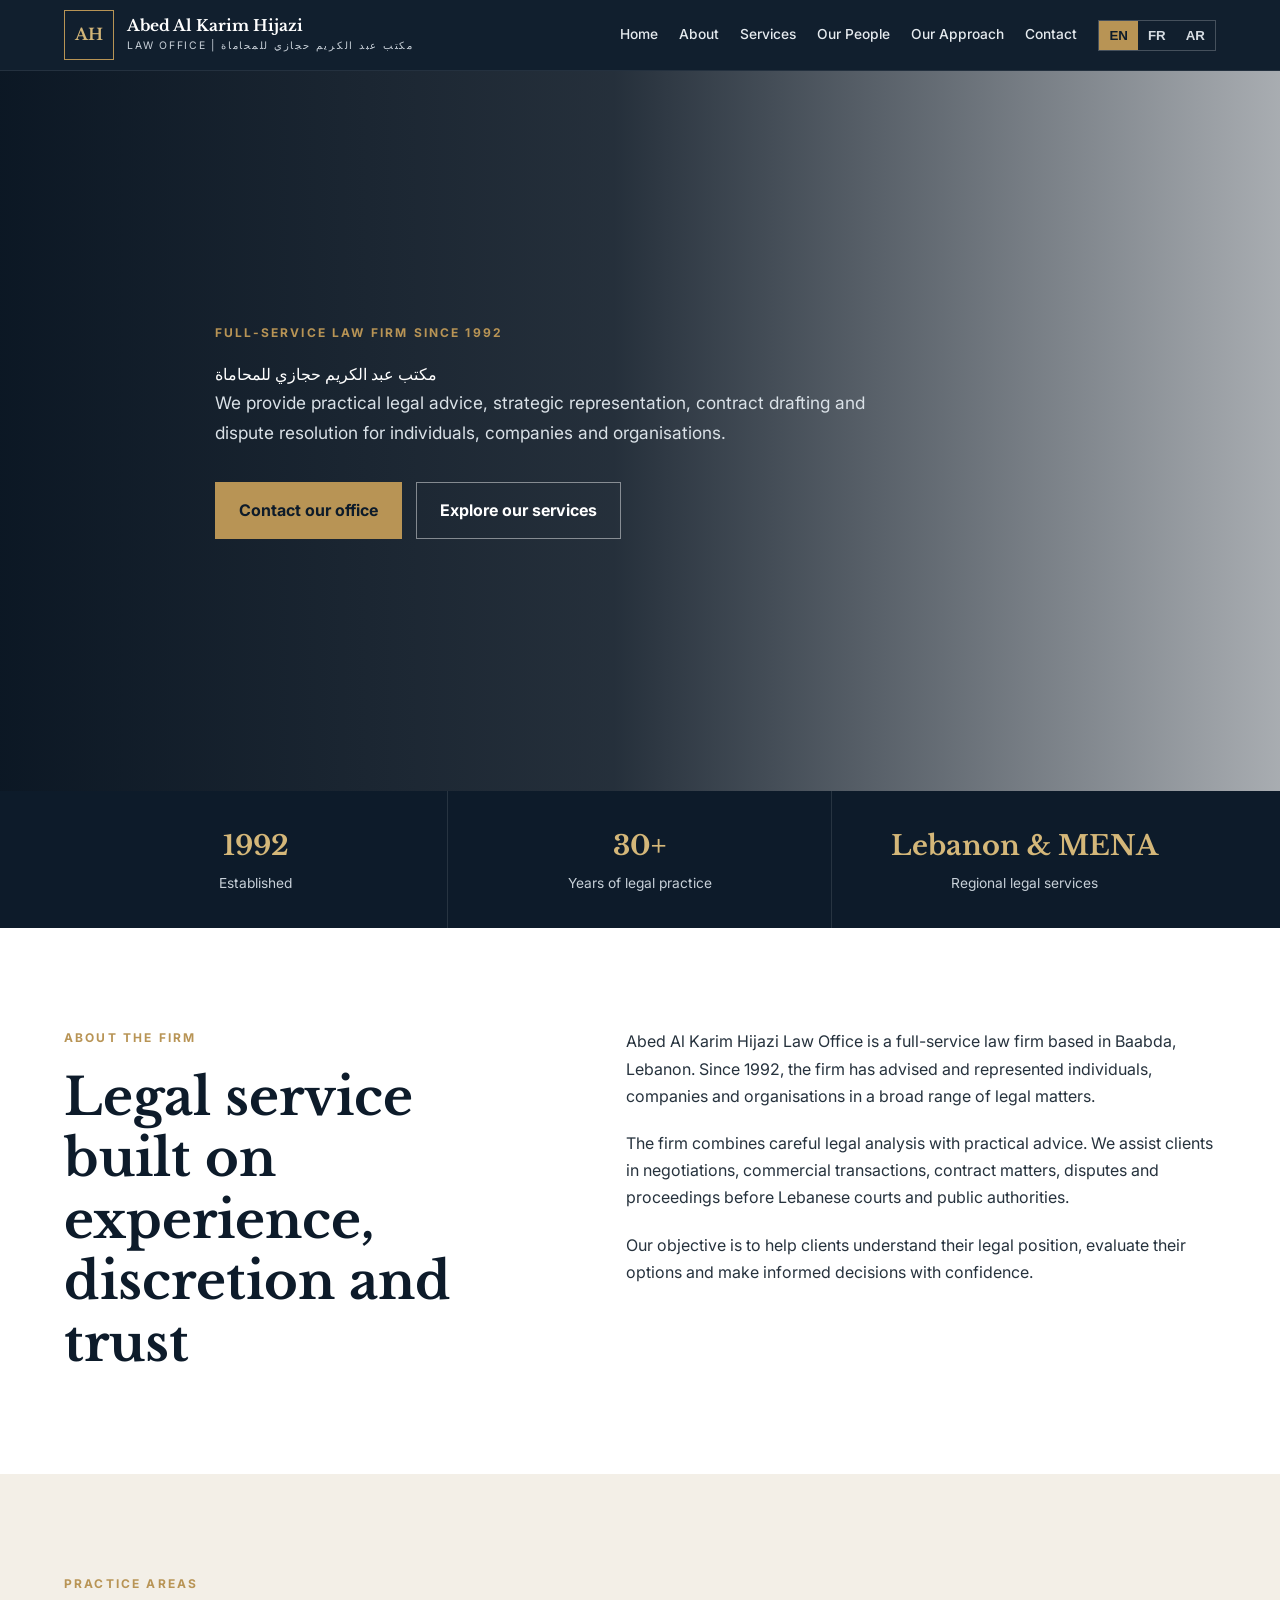
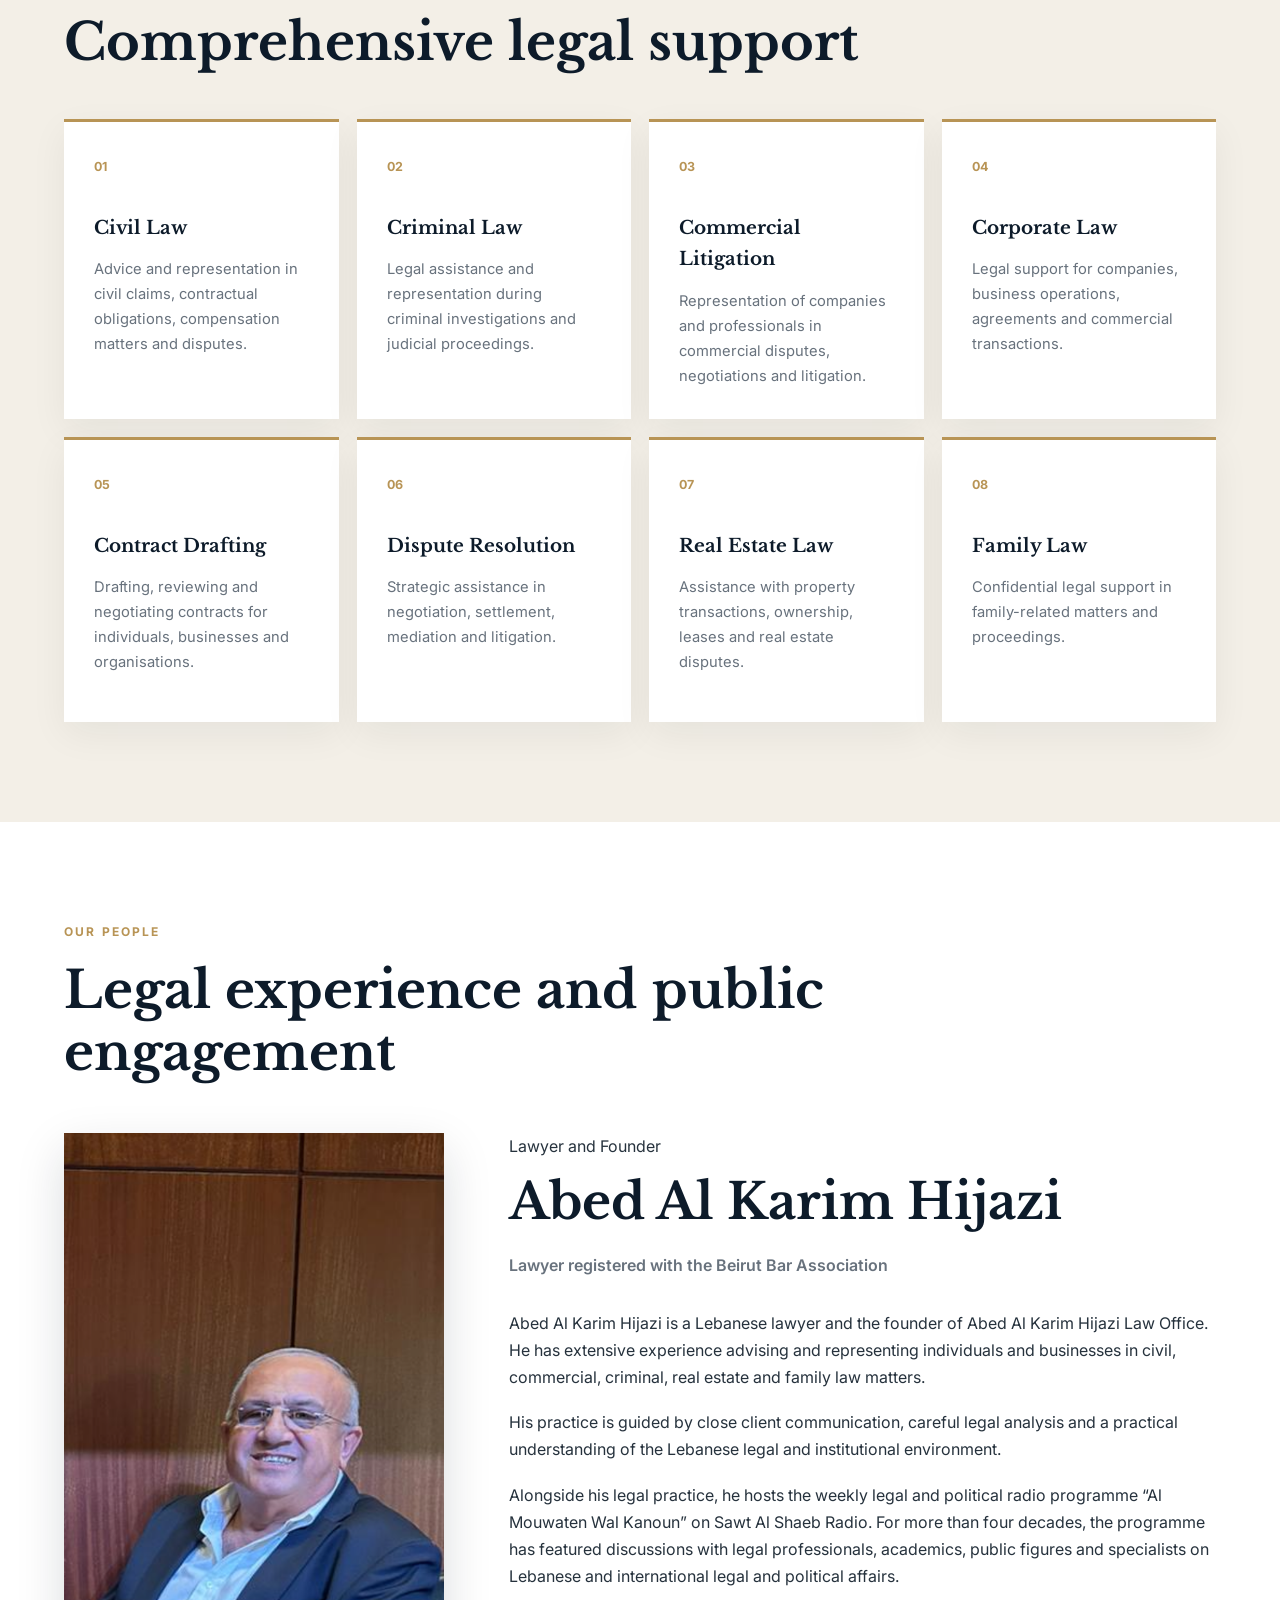
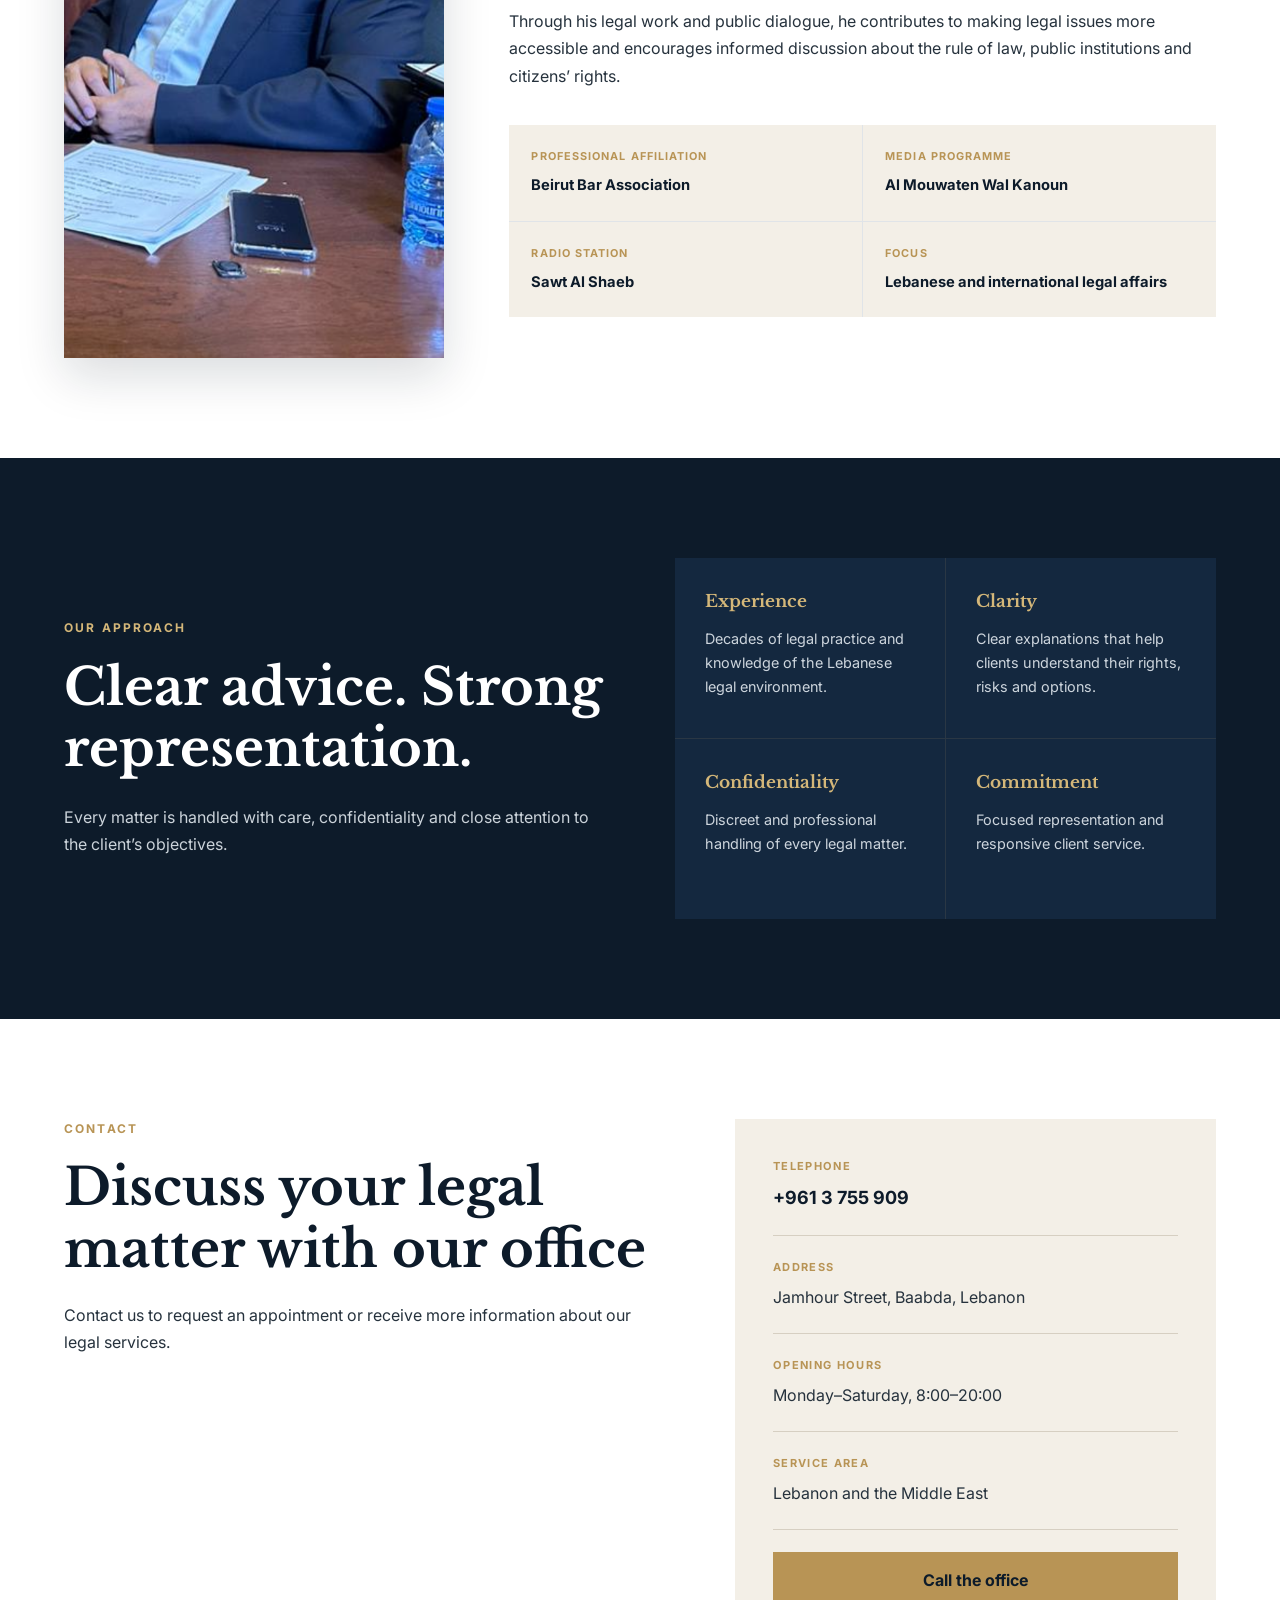
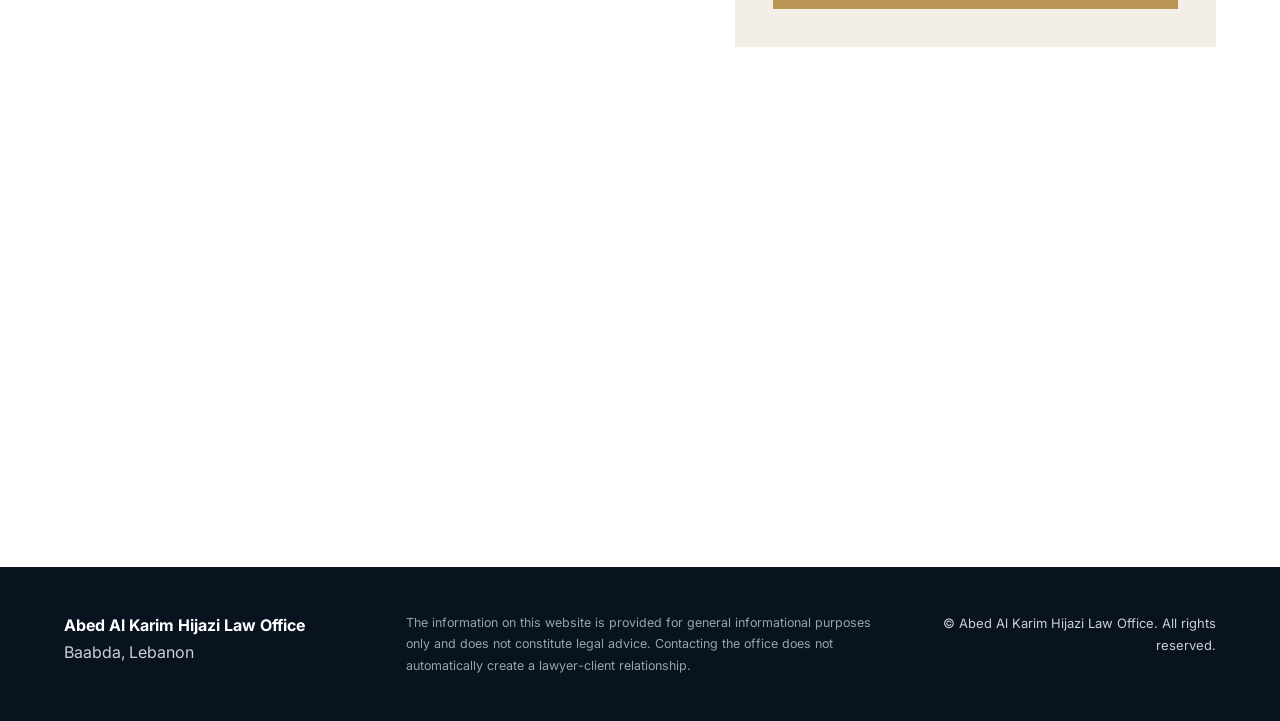
==== index.html @ 6bfa70f3 "Fix logo image source in index.html" ====
<!DOCTYPE html>
<html lang="en" dir="ltr">
<head>
    <meta charset="UTF-8">

    <meta
        name="viewport"
        content="width=device-width, initial-scale=1.0"
    >

 <title>
    Abed Al Karim Hijazi Law Office | مكتب عبد الكريم حجازي للمحاماة | Baabda, Lebanon
</title>

    <meta
    name="description"
    content="Abed Al Karim Hijazi Law Office – مكتب عبد الكريم حجازي للمحاماة – is a full-service law firm in Baabda, Lebanon, providing legal advice, representation, contract drafting and dispute resolution since 1992."
>

    <link rel="preconnect" href="https://fonts.googleapis.com">

    <link
        rel="preconnect"
        href="https://fonts.gstatic.com"
        crossorigin
    >

    <link
        href="https://fonts.googleapis.com/css2?family=Cairo:wght@400;500;600;700&family=Inter:wght@400;500;600;700&family=Libre+Baskerville:wght@400;700&display=swap"
        rel="stylesheet"
    >

    <link rel="stylesheet" href="style.css">
</head>

<body>

    <!-- HEADER -->

    <header class="site-header">
        <div class="container nav-wrapper">

            <a href="#home" class="brand">
                <span class="brand-symbol">AH</span>

                <span class="brand-name">
                   <strong data-i18n="brandName">
    Abed Al Karim Hijazi
</strong>

<small>
    Law Office | مكتب عبد الكريم حجازي للمحاماة
</small>
                </span>
            </a>

            <button
                class="menu-button"
                type="button"
                aria-label="Open navigation menu"
                aria-expanded="false"
            >
                ☰
            </button>

            <nav class="main-navigation">

                <a href="#home" data-i18n="navHome">
                    Home
                </a>

                <a href="#about" data-i18n="navAbout">
                    About
                </a>

                <a href="#services" data-i18n="navServices">
                    Services
                </a>

                <a href="#people" data-i18n="navPeople">
                    Our People
                </a>

                <a href="#approach" data-i18n="navApproach">
                    Our Approach
                </a>

                <a href="#contact" data-i18n="navContact">
                    Contact
                </a>

                <div
                    class="language-switcher"
                    aria-label="Language selector"
                >
                    <button
                        type="button"
                        data-lang="en"
                        class="active"
                    >
                        EN
                    </button>

                    <button
                        type="button"
                        data-lang="fr"
                    >
                        FR
                    </button>

                    <button
                        type="button"
                        data-lang="ar"
                    >
                        AR
                    </button>
                </div>

            </nav>
        </div>
    </header>

    <main>

        <!-- HERO -->

        <section class="hero" id="home">

            <div class="hero-overlay"></div>

            <div class="container hero-content">

                <p
                    class="eyebrow"
                    data-i18n="heroEyebrow"
                >
                    Full-service law firm since 1992
                </p>

                <p class="arabic-firm-name">
            مكتب عبد الكريم حجازي للمحاماة
            </p>

                <p
                    class="hero-description"
                    data-i18n="heroDescription"
                >
                    We provide practical legal advice, strategic representation,
                    contract drafting and dispute resolution for individuals,
                    companies and organisations.
                </p>

                <div class="hero-buttons">

                    <a
                        href="#contact"
                        class="button button-primary"
                        data-i18n="heroContact"
                    >
                        Contact our office
                    </a>

                    <a
                        href="#services"
                        class="button button-outline"
                        data-i18n="heroServices"
                    >
                        Explore our services
                    </a>

                </div>
            </div>
        </section>

        <!-- STATISTICS -->

        <section class="statistics">
            <div class="container statistics-grid">

                <div class="statistic">
                    <strong>1992</strong>

                    <span data-i18n="statFounded">
                        Established
                    </span>
                </div>

                <div class="statistic">
                    <strong>30+</strong>

                    <span data-i18n="statExperience">
                        Years of legal practice
                    </span>
                </div>

                <div class="statistic">
                    <strong data-i18n="statRegionValue">
                        Lebanon & MENA
                    </strong>

                    <span data-i18n="statRegion">
                        Regional legal services
                    </span>
                </div>

            </div>
        </section>

        <!-- ABOUT -->

        <section class="section" id="about">
            <div class="container two-column-section">

                <div>
                    <p
                        class="section-label"
                        data-i18n="aboutLabel"
                    >
                        About the firm
                    </p>

                    <h2 data-i18n="aboutTitle">
                        Legal service built on experience, discretion and trust
                    </h2>
                </div>

                <div class="text-content">

                    <p data-i18n="aboutParagraph1">
                        Abed Al Karim Hijazi Law Office is a full-service law
                        firm based in Baabda, Lebanon. Since 1992, the firm has
                        advised and represented individuals, companies and
                        organisations in a broad range of legal matters.
                    </p>

                    <p data-i18n="aboutParagraph2">
                        The firm combines careful legal analysis with practical
                        advice. We assist clients in negotiations, commercial
                        transactions, contract matters, disputes and proceedings
                        before Lebanese courts and public authorities.
                    </p>

                    <p data-i18n="aboutParagraph3">
                        Our objective is to help clients understand their legal
                        position, evaluate their options and make informed
                        decisions with confidence.
                    </p>

                </div>
            </div>
        </section>

        <!-- SERVICES -->

        <section
            class="section services-section"
            id="services"
        >
            <div class="container">

                <p
                    class="section-label"
                    data-i18n="servicesLabel"
                >
                    Practice areas
                </p>

                <h2 data-i18n="servicesTitle">
                    Comprehensive legal support
                </h2>

                <div class="services-grid">

                    <article class="service-card">
                        <span class="service-number">01</span>

                        <h3 data-i18n="civilTitle">
                            Civil Law
                        </h3>

                        <p data-i18n="civilText">
                            Advice and representation in civil claims,
                            contractual obligations, compensation matters and
                            disputes.
                        </p>
                    </article>

                    <article class="service-card">
                        <span class="service-number">02</span>

                        <h3 data-i18n="criminalTitle">
                            Criminal Law
                        </h3>

                        <p data-i18n="criminalText">
                            Legal assistance and representation during criminal
                            investigations and judicial proceedings.
                        </p>
                    </article>

                    <article class="service-card">
                        <span class="service-number">03</span>

                        <h3 data-i18n="commercialTitle">
                            Commercial Litigation
                        </h3>

                        <p data-i18n="commercialText">
                            Representation of companies and professionals in
                            commercial disputes, negotiations and litigation.
                        </p>
                    </article>

                    <article class="service-card">
                        <span class="service-number">04</span>

                        <h3 data-i18n="corporateTitle">
                            Corporate Law
                        </h3>

                        <p data-i18n="corporateText">
                            Legal support for companies, business operations,
                            agreements and commercial transactions.
                        </p>
                    </article>

                    <article class="service-card">
                        <span class="service-number">05</span>

                        <h3 data-i18n="contractsTitle">
                            Contract Drafting
                        </h3>

                        <p data-i18n="contractsText">
                            Drafting, reviewing and negotiating contracts for
                            individuals, businesses and organisations.
                        </p>
                    </article>

                    <article class="service-card">
                        <span class="service-number">06</span>

                        <h3 data-i18n="disputesTitle">
                            Dispute Resolution
                        </h3>

                        <p data-i18n="disputesText">
                            Strategic assistance in negotiation, settlement,
                            mediation and litigation.
                        </p>
                    </article>

                    <article class="service-card">
                        <span class="service-number">07</span>

                        <h3 data-i18n="realEstateTitle">
                            Real Estate Law
                        </h3>

                        <p data-i18n="realEstateText">
                            Assistance with property transactions, ownership,
                            leases and real estate disputes.
                        </p>
                    </article>

                    <article class="service-card">
                        <span class="service-number">08</span>

                        <h3 data-i18n="familyTitle">
                            Family Law
                        </h3>

                        <p data-i18n="familyText">
                            Confidential legal support in family-related matters
                            and proceedings.
                        </p>
                    </article>

                </div>
            </div>
        </section>

        <!-- OUR PEOPLE -->

        <section class="section people-section" id="people">
            <div class="container">

                <p
                    class="section-label"
                    data-i18n="peopleLabel"
                >
                    Our People
                </p>

                <h2 data-i18n="peopleSectionTitle">
                    Legal experience and public engagement
                </h2>

                <article class="lawyer-profile">

<div class="lawyer-visual">

    <img
        src="ec27f5e7-7d77-425a-af87-6ff7bf29330d.png"
        alt="Abed Al Karim Hijazi, lawyer registered with the Beirut Bar Association"
        class="lawyer-photo"
    >

</div>

                    <div class="lawyer-information">

                        <p
                            class="profile-role"
                            data-i18n="lawyerRole"
                        >
                            Lawyer and Founder
                        </p>

                        <h3 data-i18n="lawyerName">
                            Abed Al Karim Hijazi
                        </h3>

                        <p
                            class="profile-membership"
                            data-i18n="lawyerMembership"
                        >
                            Lawyer registered with the Beirut Bar Association
                        </p>

                        <p data-i18n="lawyerParagraph1">
                            Abed Al Karim Hijazi is a Lebanese lawyer and the
                            founder of Abed Al Karim Hijazi Law Office. He has
                            extensive experience advising and representing
                            individuals and businesses in civil, commercial,
                            criminal, real estate and family law matters.
                        </p>

                        <p data-i18n="lawyerParagraph2">
                            His practice is guided by close client communication,
                            careful legal analysis and a practical understanding
                            of the Lebanese legal and institutional environment.
                        </p>

                        <p data-i18n="lawyerParagraph3">
                            Alongside his legal practice, he hosts the weekly
                            legal and political radio programme “Al Mouwaten Wal
                            Kanoun” on Sawt Al Shaeb Radio. For more than four
                            decades, the programme has featured discussions with
                            legal professionals, academics, public figures and
                            specialists on Lebanese and international legal and
                            political affairs.
                        </p>

                        <p data-i18n="lawyerParagraph4">
                            Through his legal work and public dialogue, he
                            contributes to making legal issues more accessible
                            and encourages informed discussion about the rule of
                            law, public institutions and citizens’ rights.
                        </p>

                        <div class="profile-highlights">

                            <div>
                                <span data-i18n="highlight1Title">
                                    Professional affiliation
                                </span>

                                <strong data-i18n="highlight1Text">
                                    Beirut Bar Association
                                </strong>
                            </div>

                            <div>
                                <span data-i18n="highlight2Title">
                                    Media programme
                                </span>

                                <strong data-i18n="highlight2Text">
                                    Al Mouwaten Wal Kanoun
                                </strong>
                            </div>

                            <div>
                                <span data-i18n="highlight3Title">
                                    Radio station
                                </span>

                                <strong data-i18n="highlight3Text">
                                    Sawt Al Shaeb
                                </strong>
                            </div>

                            <div>
                                <span data-i18n="highlight4Title">
                                    Focus
                                </span>

                                <strong data-i18n="highlight4Text">
                                    Lebanese and international legal affairs
                                </strong>
                            </div>

                        </div>
                    </div>

                </article>
            </div>
        </section>

        <!-- APPROACH -->

        <section
            class="section approach-section"
            id="approach"
        >
            <div class="container approach-grid">

                <div class="approach-introduction">

                    <p
                        class="section-label section-label-light"
                        data-i18n="approachLabel"
                    >
                        Our approach
                    </p>

                    <h2 data-i18n="approachTitle">
                        Clear advice. Strong representation.
                    </h2>

                    <p data-i18n="approachDescription">
                        Every matter is handled with care, confidentiality and
                        close attention to the client’s objectives.
                    </p>

                </div>

                <div class="values-grid">

                    <div class="value-card">
                        <h3 data-i18n="experienceTitle">
                            Experience
                        </h3>

                        <p data-i18n="experienceText">
                            Decades of legal practice and knowledge of the
                            Lebanese legal environment.
                        </p>
                    </div>

                    <div class="value-card">
                        <h3 data-i18n="clarityTitle">
                            Clarity
                        </h3>

                        <p data-i18n="clarityText">
                            Clear explanations that help clients understand
                            their rights, risks and options.
                        </p>
                    </div>

                    <div class="value-card">
                        <h3 data-i18n="confidentialityTitle">
                            Confidentiality
                        </h3>

                        <p data-i18n="confidentialityText">
                            Discreet and professional handling of every legal
                            matter.
                        </p>
                    </div>

                    <div class="value-card">
                        <h3 data-i18n="commitmentTitle">
                            Commitment
                        </h3>

                        <p data-i18n="commitmentText">
                            Focused representation and responsive client
                            service.
                        </p>
                    </div>

                </div>
            </div>
        </section>

        <!-- CONTACT -->

        <section
            class="section contact-section"
            id="contact"
        >
            <div class="container contact-grid">

                <div>

                    <p
                        class="section-label"
                        data-i18n="contactLabel"
                    >
                        Contact
                    </p>

                    <h2 data-i18n="contactTitle">
                        Discuss your legal matter with our office
                    </h2>

                    <p data-i18n="contactDescription">
                        Contact us to request an appointment or receive more
                        information about our legal services.
                    </p>

                </div>

                <div class="contact-card">

                    <div class="contact-detail">

                        <span data-i18n="telephoneLabel">
                            Telephone
                        </span>

                        <a href="tel:+9613755909">
                            +961 3 755 909
                        </a>

                    </div>

                    <div class="contact-detail">

                        <span data-i18n="addressLabel">
                            Address
                        </span>

                        <p data-i18n="addressText">
                            Jamhour Street, Baabda, Lebanon
                        </p>

                    </div>

                    <div class="contact-detail">

                        <span data-i18n="hoursLabel">
                            Opening hours
                        </span>

                        <p data-i18n="hoursText">
                            Monday–Saturday, 8:00–20:00
                        </p>

                    </div>

                    <div class="contact-detail">

                        <span data-i18n="serviceAreaLabel">
                            Service area
                        </span>

                        <p data-i18n="serviceAreaText">
                            Lebanon and the Middle East
                        </p>

                    </div>

                    <a
                        href="tel:+9613755909"
                        class="button button-primary button-full"
                        data-i18n="callButton"
                    >
                        Call the office
                    </a>

                </div>
            </div>
        </section>

        <!-- MAP -->

        <section class="map-section">

            <iframe
                title="Abed Al Karim Hijazi Law Office location"
                src="https://www.google.com/maps?q=Jamhour%20Street%20Baabda%20Lebanon&output=embed"
                loading="lazy"
                referrerpolicy="no-referrer-when-downgrade"
            >
            </iframe>

        </section>

    </main>

    <!-- FOOTER -->

    <footer class="site-footer">
        <div class="container footer-grid">

            <div>
                <strong data-i18n="footerFirm">
                    Abed Al Karim Hijazi Law Office
                </strong>

                <p data-i18n="footerLocation">
                    Baabda, Lebanon
                </p>
            </div>

            <p
                class="legal-disclaimer"
                data-i18n="footerDisclaimer"
            >
                The information on this website is provided for general
                informational purposes only and does not constitute legal
                advice. Contacting the office does not automatically create a
                lawyer-client relationship.
            </p>

            <p class="copyright">
                © <span id="current-year"></span>
                <span data-i18n="footerCopyright">
                    Abed Al Karim Hijazi Law Office. All rights reserved.
                </span>
            </p>

        </div>
    </footer>

    <script src="script.js"></script>

</body>
</html>
---- style.css ----
* {
    box-sizing: border-box;
    margin: 0;
    padding: 0;
}

:root {
    --navy: #0d1b2a;
    --navy-medium: #14283f;
    --navy-light: #1b3552;

    --gold: #b89455;
    --gold-light: #d4b779;

    --cream: #f3efe7;
    --cream-dark: #e9e1d4;

    --white: #ffffff;
    --text: #26323d;
    --muted: #68727d;
    --border: #e0e4e8;
}

html {
    scroll-behavior: smooth;
}

body {
    background: var(--white);
    color: var(--text);
    font-family: Inter, Arial, sans-serif;
    line-height: 1.7;
}

body[dir="rtl"] {
    font-family: Cairo, Arial, sans-serif;
}

body[dir="rtl"] h1,
body[dir="rtl"] h2,
body[dir="rtl"] h3,
body[dir="rtl"] .brand-name strong {
    font-family: Cairo, Arial, sans-serif;
}

h1,
h2,
h3,
.brand-name strong {
    font-family: "Libre Baskerville", Georgia, serif;
}

a {
    color: inherit;
}

.container {
    width: min(1180px, 90%);
    margin: 0 auto;
}

/* HEADER */

.site-header {
    position: sticky;
    top: 0;
    z-index: 1000;
    background: rgba(13, 27, 42, 0.98);
    border-bottom: 1px solid rgba(255, 255, 255, 0.08);
    backdrop-filter: blur(10px);
}

.nav-wrapper {
    min-height: 84px;
    display: flex;
    align-items: center;
    justify-content: space-between;
    gap: 25px;
}

.brand {
    display: flex;
    align-items: center;
    gap: 13px;
    color: var(--white);
    text-decoration: none;
}

.brand-symbol {
    width: 50px;
    height: 50px;
    display: grid;
    place-items: center;
    border: 1px solid var(--gold);
    color: var(--gold-light);
    font-family: "Libre Baskerville", Georgia, serif;
    font-weight: 700;
}

.brand-name {
    display: flex;
    flex-direction: column;
    line-height: 1.2;
}

.brand-name strong {
    font-size: 0.97rem;
}

.brand-name small {
    margin-top: 4px;
    color: #cad2da;
    font-size: 0.65rem;
    letter-spacing: 0.17em;
    text-transform: uppercase;
}

.main-navigation {
    display: flex;
    align-items: center;
    gap: 21px;
}

.main-navigation > a {
    color: #e6ebef;
    font-size: 0.86rem;
    font-weight: 500;
    text-decoration: none;
}

.main-navigation > a:hover {
    color: var(--gold-light);
}

.language-switcher {
    display: flex;
    border: 1px solid rgba(255, 255, 255, 0.22);
}

.language-switcher button {
    padding: 7px 10px;
    border: 0;
    background: transparent;
    color: #d7dde3;
    cursor: pointer;
    font-weight: 700;
}

.language-switcher button.active {
    background: var(--gold);
    color: var(--navy);
}

.menu-button {
    display: none;
    border: 0;
    background: transparent;
    color: var(--white);
    font-size: 1.6rem;
    cursor: pointer;
}

/* HERO */

.hero {
    min-height: 720px;
    position: relative;
    display: flex;
    align-items: center;

    background:
        url("https://images.unsplash.com/photo-1589829545856-d10d557cf95f?auto=format&fit=crop&w=1800&q=85")
        center/cover no-repeat;
}

.hero-overlay {
    position: absolute;
    inset: 0;

    background:
        linear-gradient(
            90deg,
            rgba(7, 19, 32, 0.98) 0%,
            rgba(7, 19, 32, 0.88) 48%,
            rgba(7, 19, 32, 0.35) 100%
        );
}

body[dir="rtl"] .hero-overlay {
    background:
        linear-gradient(
            270deg,
            rgba(7, 19, 32, 0.98) 0%,
            rgba(7, 19, 32, 0.88) 48%,
            rgba(7, 19, 32, 0.35) 100%
        );
}

.hero-content {
    position: relative;
    z-index: 1;
    max-width: 850px;
    color: var(--white);
}

.eyebrow,
.section-label {
    margin-bottom: 18px;
    color: var(--gold);
    font-size: 0.75rem;
    font-weight: 700;
    letter-spacing: 0.18em;
    text-transform: uppercase;
}

.hero h1 {
    max-width: 900px;
    margin-bottom: 26px;
    font-size: clamp(2.8rem, 6vw, 5.3rem);
    line-height: 1.08;
}

.hero-description {
    max-width: 700px;
    margin-bottom: 35px;
    color: #dae1e7;
    font-size: 1.08rem;
}

.hero-buttons {
    display: flex;
    flex-wrap: wrap;
    gap: 14px;
}

.button {
    display: inline-block;
    padding: 14px 23px;
    border: 1px solid transparent;
    text-decoration: none;
    font-weight: 700;
    transition: 0.2s ease;
}

.button-primary {
    background: var(--gold);
    color: var(--navy);
}

.button-primary:hover {
    background: var(--gold-light);
}

.button-outline {
    border-color: rgba(255, 255, 255, 0.45);
    color: var(--white);
}

.button-outline:hover {
    background: rgba(255, 255, 255, 0.1);
}

/* STATISTICS */

.statistics {
    background: var(--navy);
    color: var(--white);
}

.statistics-grid {
    display: grid;
    grid-template-columns: repeat(3, 1fr);
}

.statistic {
    padding: 32px;
    text-align: center;
    border-right: 1px solid rgba(255, 255, 255, 0.11);
}

body[dir="rtl"] .statistic {
    border-right: 0;
    border-left: 1px solid rgba(255, 255, 255, 0.11);
}

.statistic:last-child {
    border-right: 0;
    border-left: 0;
}

.statistic strong {
    display: block;
    color: var(--gold-light);
    font-family: "Libre Baskerville", Georgia, serif;
    font-size: 1.7rem;
}

.statistic span {
    color: #c7d0d8;
    font-size: 0.86rem;
}

/* GENERAL SECTIONS */

.section {
    padding: 100px 0;
}

.section h2 {
    color: var(--navy);
    font-size: clamp(2rem, 4vw, 3.4rem);
    line-height: 1.2;
}

.two-column-section {
    display: grid;
    grid-template-columns: 0.9fr 1.1fr;
    align-items: start;
    gap: 80px;
}

.text-content p + p {
    margin-top: 20px;
}

/* SERVICES */

.services-section {
    background: var(--cream);
}

.services-section h2 {
    margin-bottom: 45px;
}

.services-grid {
    display: grid;
    grid-template-columns: repeat(4, 1fr);
    gap: 18px;
}

.service-card {
    min-height: 285px;
    padding: 30px;
    background: var(--white);
    border-top: 3px solid var(--gold);
    box-shadow: 0 12px 35px rgba(13, 27, 42, 0.06);
}

.service-number {
    display: inline-block;
    margin-bottom: 35px;
    color: var(--gold);
    font-size: 0.78rem;
    font-weight: 700;
}

.service-card h3 {
    margin-bottom: 14px;
    color: var(--navy);
    font-size: 1.15rem;
}

.service-card p {
    color: var(--muted);
    font-size: 0.92rem;
}

/* OUR PEOPLE */

.people-section {
    background: var(--white);
}

.people-section > .container > h2 {
    max-width: 800px;
    margin-bottom: 50px;
}

.lawyer-profile {
    display: grid;
    grid-template-columns: 0.7fr 1.3fr;
    gap: 65px;
    align-items: start;
}

.lawyer-visual {
    min-height: 520px;
    overflow: hidden;
    background: var(--navy);
    box-shadow: 0 18px 45px rgba(13, 27, 42, 0.15);
}

.lawyer-photo {
    display: block;
    width: 100%;
    height: 100%;
    min-height: 520px;
    object-fit: cover;
    object-position: center 30%;
}
    min-height: 520px;
    padding: 40px;
    display: flex;
    flex-direction: column;
    align-items: center;
    justify-content: center;

    color: var(--white);
    text-align: center;

    background:
        linear-gradient(
            145deg,
            var(--navy),
            var(--navy-light)
        );
}

    width: 180px;
    height: 180px;
    display: grid;
    place-items: center;
    margin-bottom: 25px;

    border: 2px solid var(--gold);
    border-radius: 50%;

    color: var(--gold-light);
    font-family: "Libre Baskerville", Georgia, serif;
    font-size: 2.4rem;
    font-weight: 700;
}

    max-width: 250px;
    color: #c9d1d9;
    font-size: 0.82rem;
}

.profile-role {
    margin-bottom: 10px;
    color: var(--gold);
    font-size: 0.75rem;
    font-weight: 700;
    letter-spacing: 0.16em;
    text-transform: uppercase;
}

.lawyer-information h3 {
    margin-bottom: 8px;
    color: var(--navy);
    font-size: clamp(2rem, 4vw, 3.1rem);
}

.profile-membership {
    margin-bottom: 30px;
    color: var(--muted);
    font-weight: 600;
}

.lawyer-information > p:not(.profile-role):not(.profile-membership) {
    margin-bottom: 18px;
}

.profile-highlights {
    display: grid;
    grid-template-columns: repeat(2, 1fr);
    gap: 1px;
    margin-top: 35px;
    background: var(--border);
}

.profile-highlights > div {
    padding: 22px;
    background: var(--cream);
}

.profile-highlights span {
    display: block;
    margin-bottom: 6px;
    color: var(--gold);
    font-size: 0.68rem;
    font-weight: 700;
    letter-spacing: 0.1em;
    text-transform: uppercase;
}

.profile-highlights strong {
    color: var(--navy);
    font-size: 0.92rem;
}

/* APPROACH */

.approach-section {
    background: var(--navy);
    color: var(--white);
}

.approach-grid {
    display: grid;
    grid-template-columns: 1fr 1fr;
    gap: 70px;
    align-items: center;
}

.section-label-light {
    color: var(--gold-light);
}

.approach-introduction h2 {
    margin-bottom: 24px;
    color: var(--white);
}

.approach-introduction > p:last-child {
    max-width: 570px;
    color: #cbd3da;
}

.values-grid {
    display: grid;
    grid-template-columns: repeat(2, 1fr);
    gap: 1px;
    background: rgba(255, 255, 255, 0.12);
}

.value-card {
    min-height: 180px;
    padding: 30px;
    background: var(--navy-medium);
}

.value-card h3 {
    margin-bottom: 10px;
    color: var(--gold-light);
    font-size: 1.06rem;
}

.value-card p {
    color: #cdd5dd;
    font-size: 0.9rem;
}

/* CONTACT */

.contact-section {
    background: var(--white);
}

.contact-grid {
    display: grid;
    grid-template-columns: 1fr 0.8fr;
    gap: 70px;
    align-items: start;
}

.contact-grid > div:first-child > p:last-child {
    max-width: 650px;
    margin-top: 22px;
}

.contact-card {
    padding: 38px;
    background: var(--cream);
}

.contact-detail {
    padding-bottom: 22px;
    margin-bottom: 22px;
    border-bottom: 1px solid #d6cfc2;
}

.contact-detail span {
    display: block;
    margin-bottom: 7px;
    color: var(--gold);
    font-size: 0.69rem;
    font-weight: 700;
    letter-spacing: 0.12em;
    text-transform: uppercase;
}

.contact-detail a {
    color: var(--navy);
    font-size: 1.13rem;
    font-weight: 700;
    text-decoration: none;
}

.button-full {
    width: 100%;
    text-align: center;
}

/* MAP */

.map-section iframe {
    width: 100%;
    height: 420px;
    display: block;
    border: 0;
}

/* FOOTER */

.site-footer {
    padding: 45px 0;
    background: #08131f;
    color: #c8d0d8;
}

.footer-grid {
    display: grid;
    grid-template-columns: 1fr 1.5fr 1fr;
    gap: 30px;
    align-items: start;
}

.footer-grid strong {
    color: var(--white);
}

.legal-disclaimer {
    color: #97a3ae;
    font-size: 0.78rem;
}

.copyright {
    text-align: right;
    font-size: 0.81rem;
}

body[dir="rtl"] .copyright {
    text-align: left;
}

/* TABLET */

@media (max-width: 1050px) {

    .menu-button {
        display: block;
    }

    .main-navigation {
        display: none;
        position: absolute;
        top: 84px;
        right: 0;
        left: 0;

        padding: 25px 5%;

        background: var(--navy);

        flex-direction: column;
        align-items: stretch;
    }

    .main-navigation.open {
        display: flex;
    }

    .language-switcher {
        width: max-content;
    }

    .services-grid {
        grid-template-columns: repeat(2, 1fr);
    }

    .two-column-section,
    .lawyer-profile,
    .approach-grid,
    .contact-grid {
        grid-template-columns: 1fr;
        gap: 45px;
    }

 .lawyer-visual,
.lawyer-photo {
    min-height: 420px;
}

    .footer-grid {
        grid-template-columns: 1fr;
    }

    .copyright,
    body[dir="rtl"] .copyright {
        text-align: start;
    }
}

/* MOBILE */

@media (max-width: 650px) {

    .brand-name strong {
        font-size: 0.8rem;
    }

    .brand-name small {
        font-size: 0.56rem;
    }

    .hero {
        min-height: 680px;
    }

    .hero h1 {
        font-size: 2.5rem;
    }

    .statistics-grid {
        grid-template-columns: 1fr;
    }

    .statistic,
    body[dir="rtl"] .statistic {
        border-right: 0;
        border-left: 0;
        border-bottom: 1px solid rgba(255, 255, 255, 0.1);
    }

    .services-grid,
    .values-grid,
    .profile-highlights {
        grid-template-columns: 1fr;
    }

    .section {
        padding: 72px 0;
    }

    .lawyer-visual {
        min-height: 330px;
    }

    .lawyer-initials {
        width: 140px;
        height: 140px;
        font-size: 2rem;
    }

    .contact-card 
    .arabic-firm-name {
    margin-bottom: 15px;
    color: #d4b779;
    font-family: Cairo, Arial, sans-serif;
    font-size: 1.35rem;
    font-weight: 600;
    direction: rtl;
}
        padding: 28px 22px;
    }
}
.site-logo {
    width: 55px !important;
    height: 55px !important;
    object-fit: cover;
    object-position: center;
    overflow: hidden;
}
.site-header {
    height: auto;
}

.nav-wrapper {
    min-height: 70px;
    max-height: 70px;
    overflow: hidden;
}
@media (max-width: 650px) {
    .site-logo {
        width: 70px;
        height: 52px;
    }

    .nav-wrapper {
        min-height: 72px;
        max-height: 78px;
    }
}

.brand{
    display:flex;
    align-items:center;
}
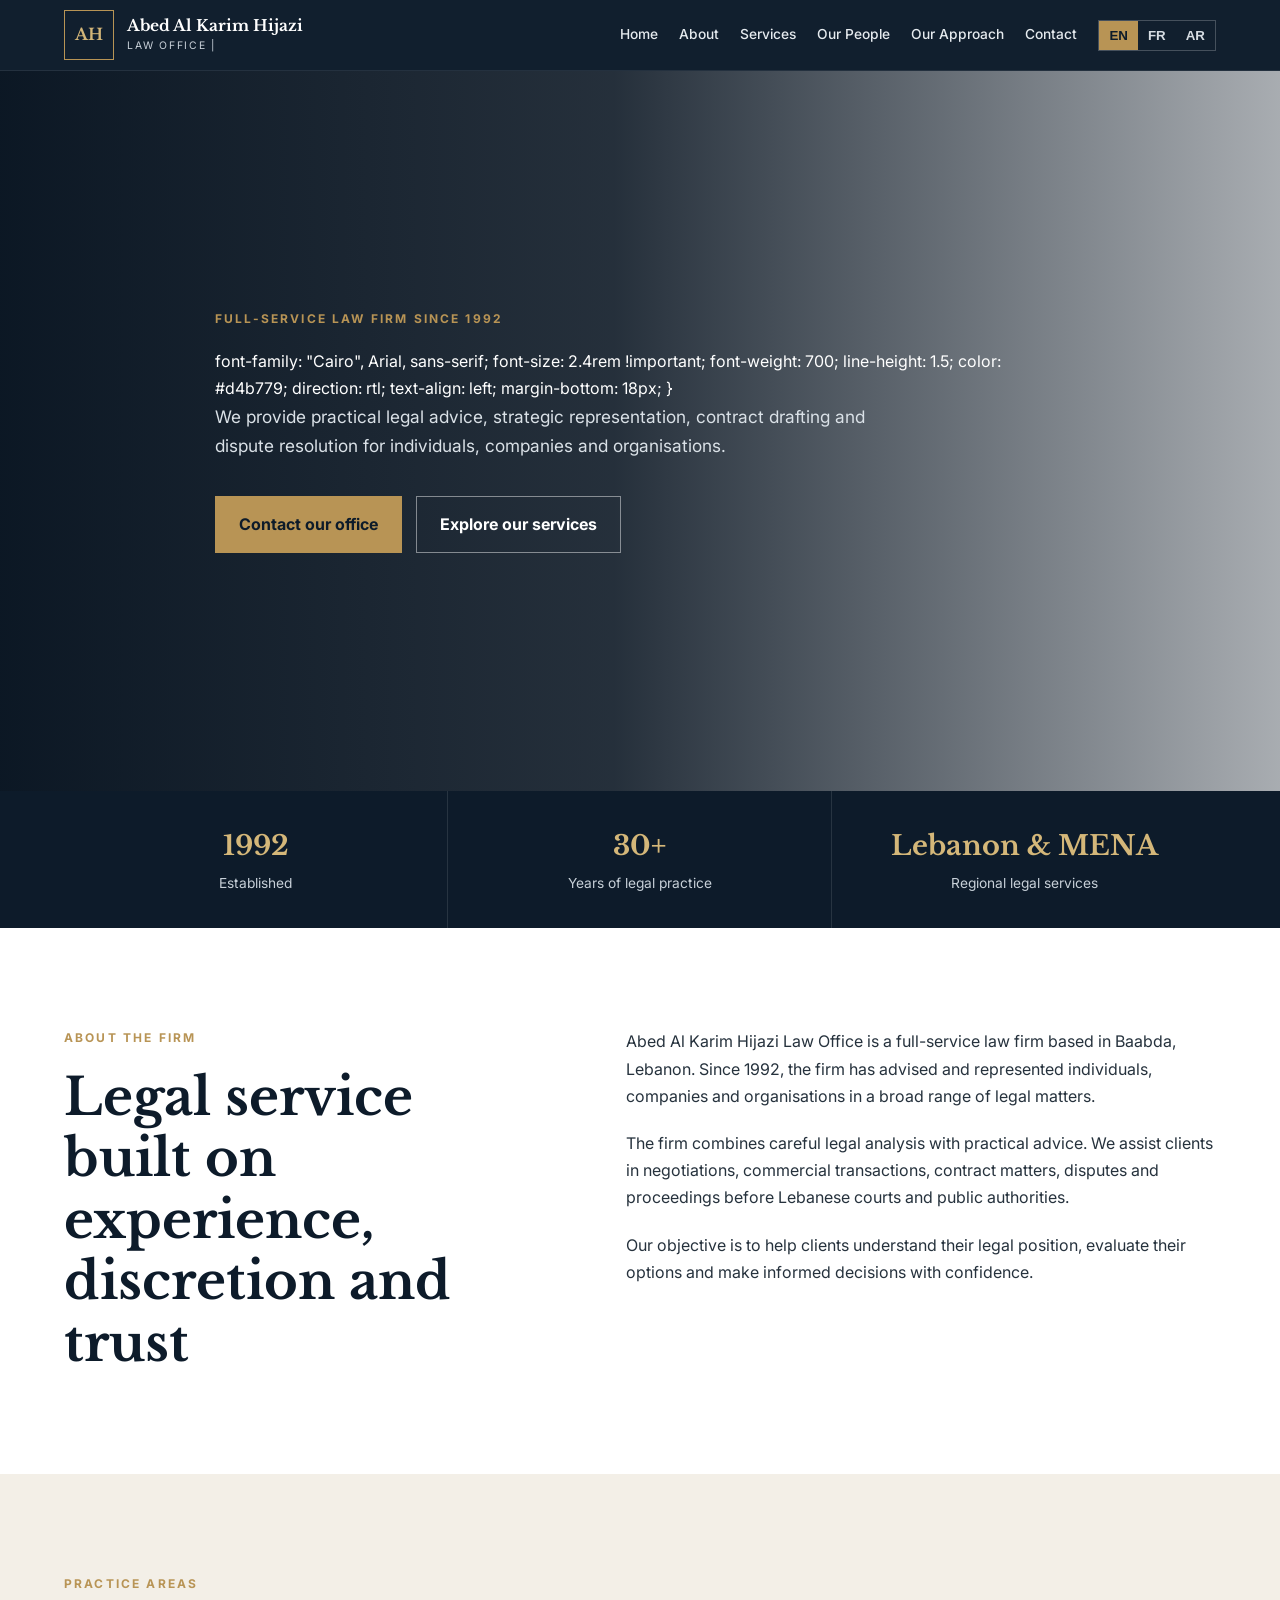
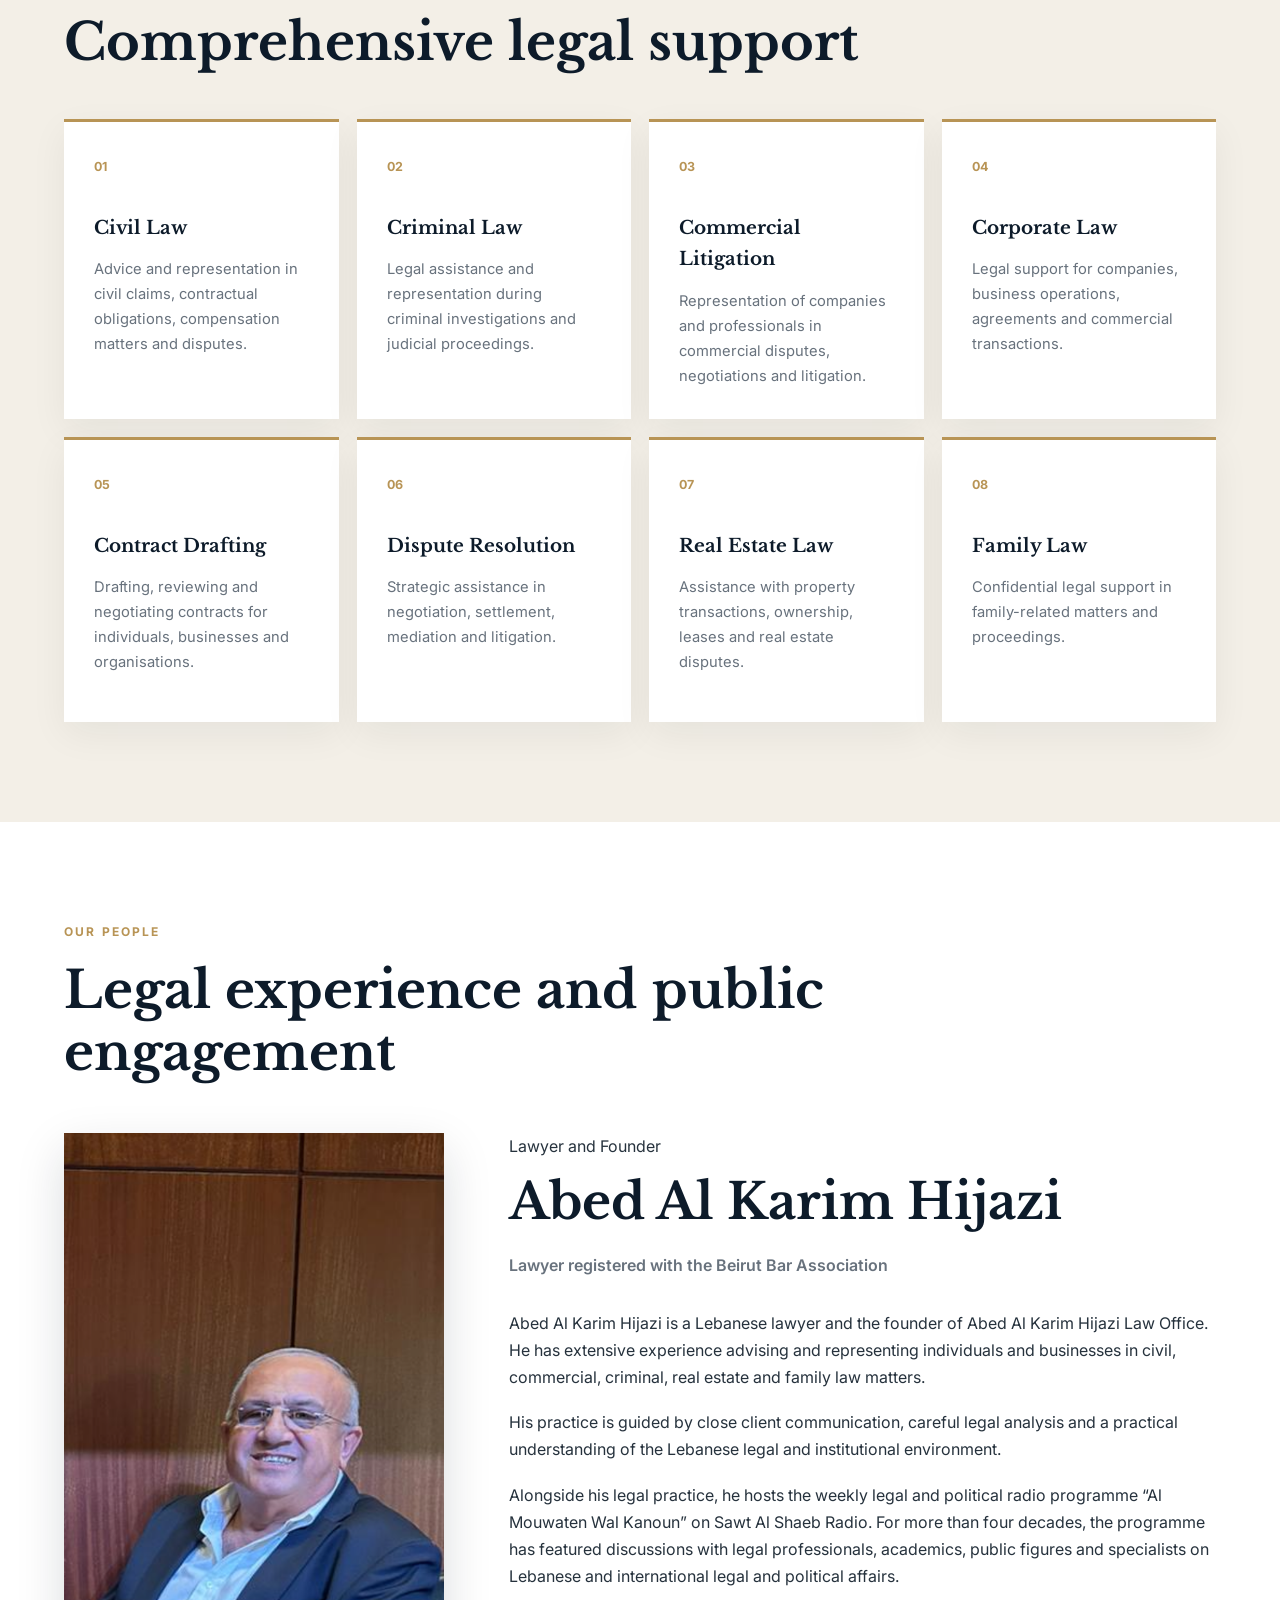
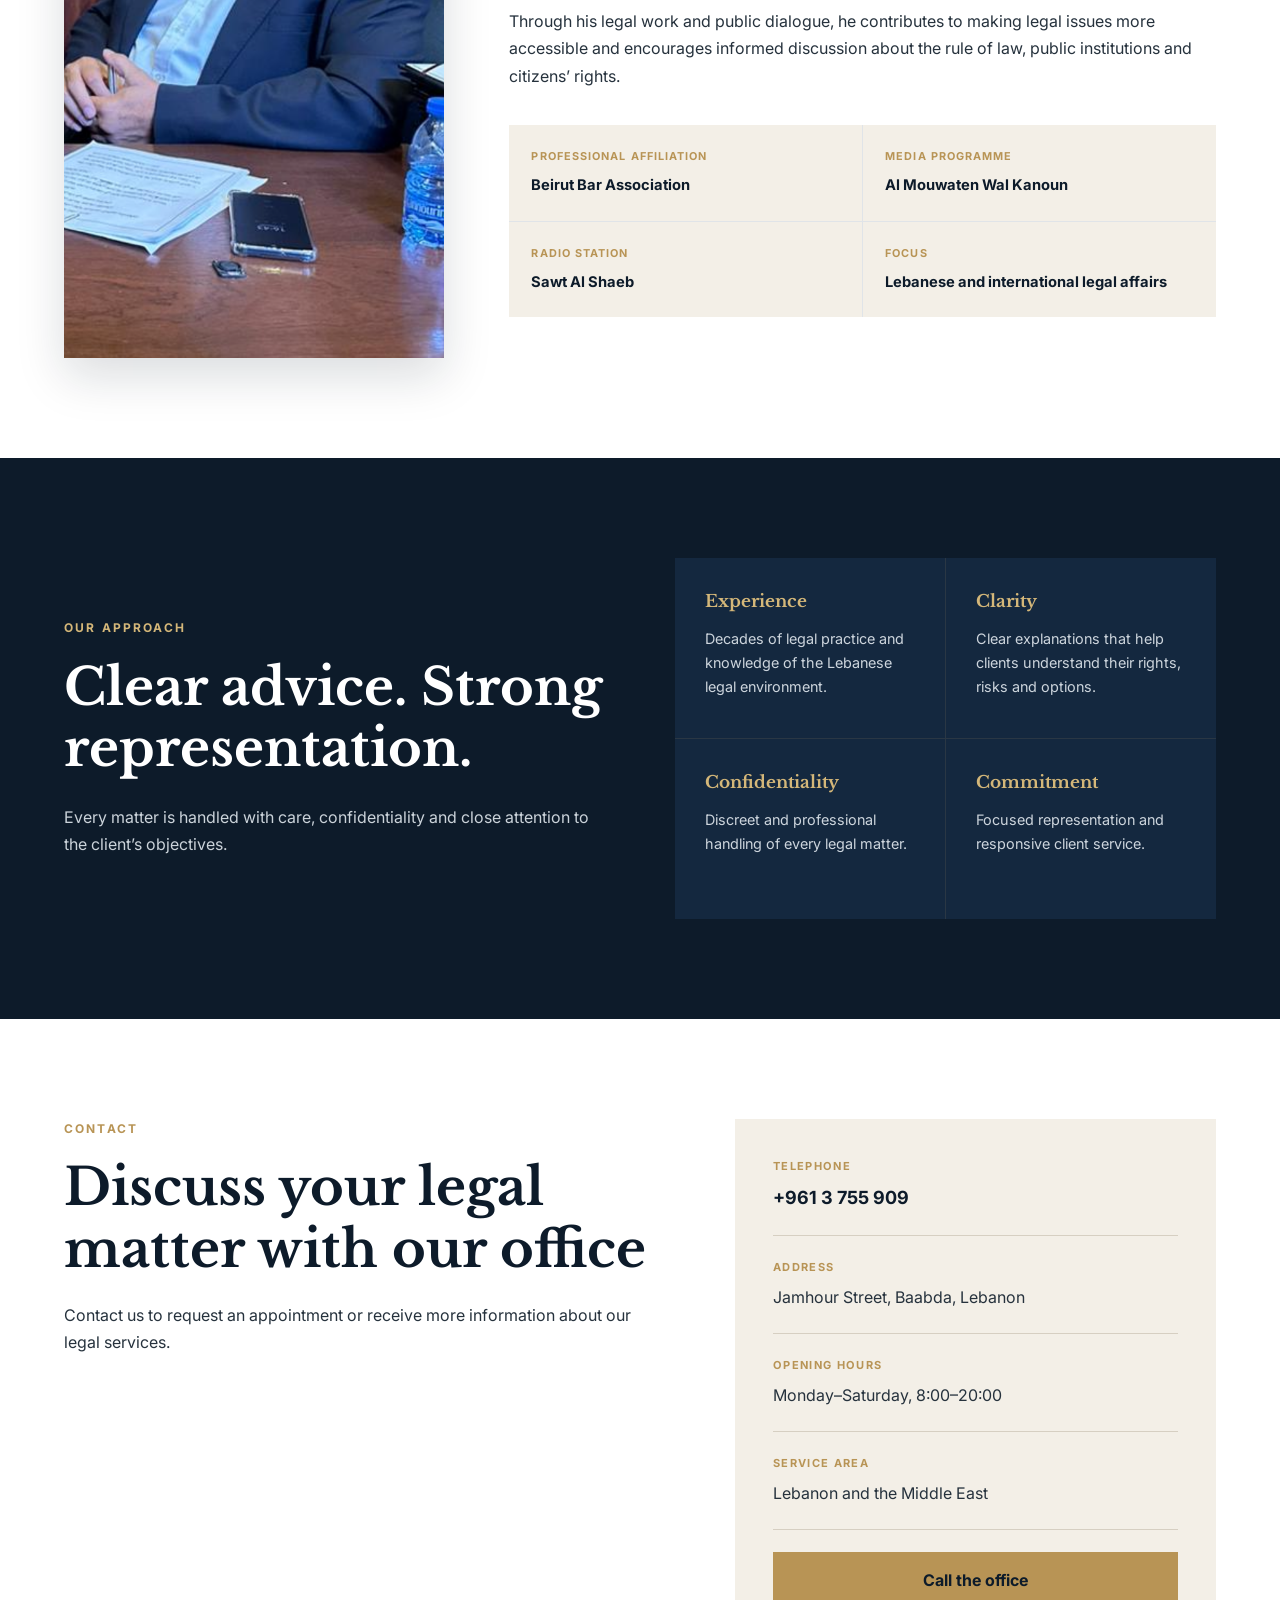
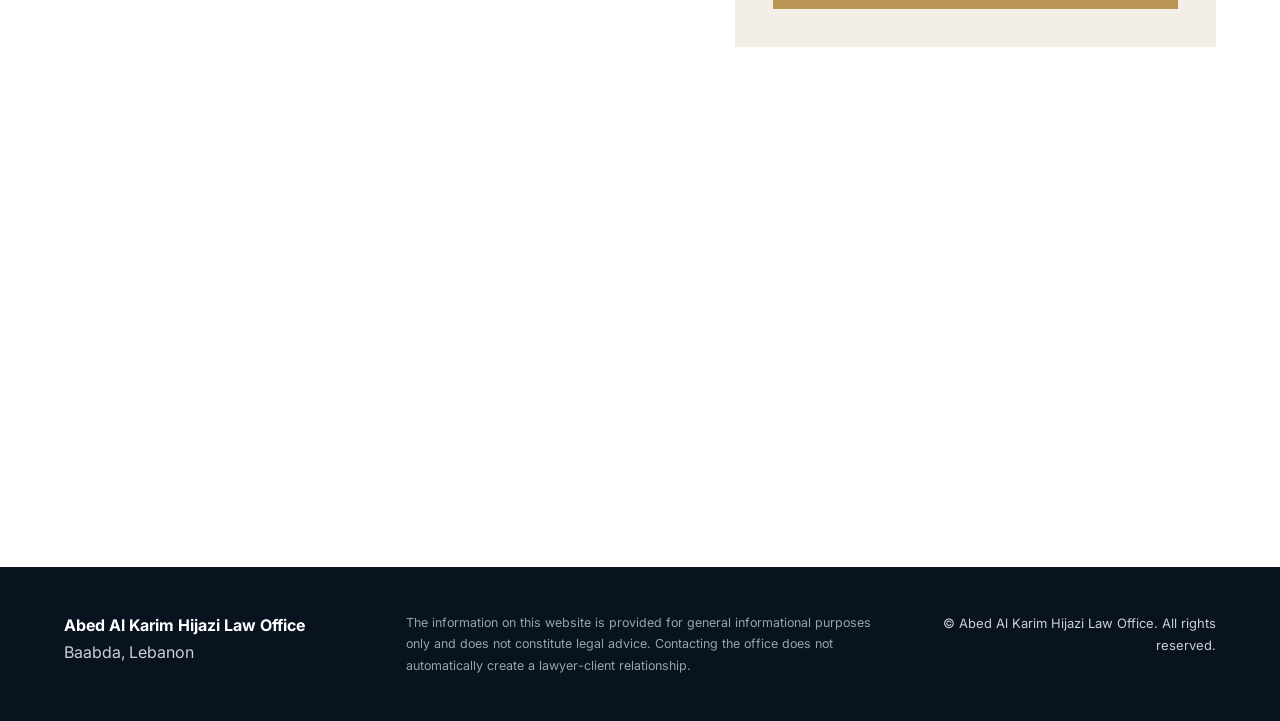
==== commit 00309561: "Enhance styling for Arabic firm name Updated the styling for the Arabic firm name in the HTML." ====
--- a/index.html
+++ b/index.html
@@ -49,7 +49,7 @@
 </strong>
 
 <small>
-    Law Office | مكتب عبد الكريم حجازي للمحاماة
+    Law Office | 
 </small>
                 </span>
             </a>
@@ -138,7 +138,16 @@
                 </p>
 
                 <p class="arabic-firm-name">
-            مكتب عبد الكريم حجازي للمحاماة
+                    font-family: "Cairo", Arial, sans-serif;
+    font-size: 2.4rem !important;
+    font-weight: 700;
+    line-height: 1.5;
+    color: #d4b779;
+    direction: rtl;
+    text-align: left;
+    margin-bottom: 18px;
+}
+            
             </p>
 
                 <p
--- a/style.css
+++ b/style.css
@@ -745,23 +745,27 @@
     }
 
     .contact-card 
-    .arabic-firm-name {
+ .arabic-firm-name {
     margin-bottom: 15px;
     color: #d4b779;
     font-family: Cairo, Arial, sans-serif;
-    font-size: 1.35rem;
-    font-weight: 600;
+    font-size: 1.8rem;
+    font-weight: 700;
     direction: rtl;
 }
         padding: 28px 22px;
     }
 }
-.site-logo {
-    width: 55px !important;
-    height: 55px !important;
-    object-fit: cover;
-    object-position: center;
-    overflow: hidden;
+.brand-symbol {
+    width: 50px;
+    height: 50px;
+    display: grid;
+    place-items: center;
+    border: 1px solid #b89455;
+    color: #d4b779;
+    font-family: "Libre Baskerville", Georgia, serif;
+    font-weight: 700;
+    font-size: 1.2rem;
 }
 .site-header {
     height: auto;
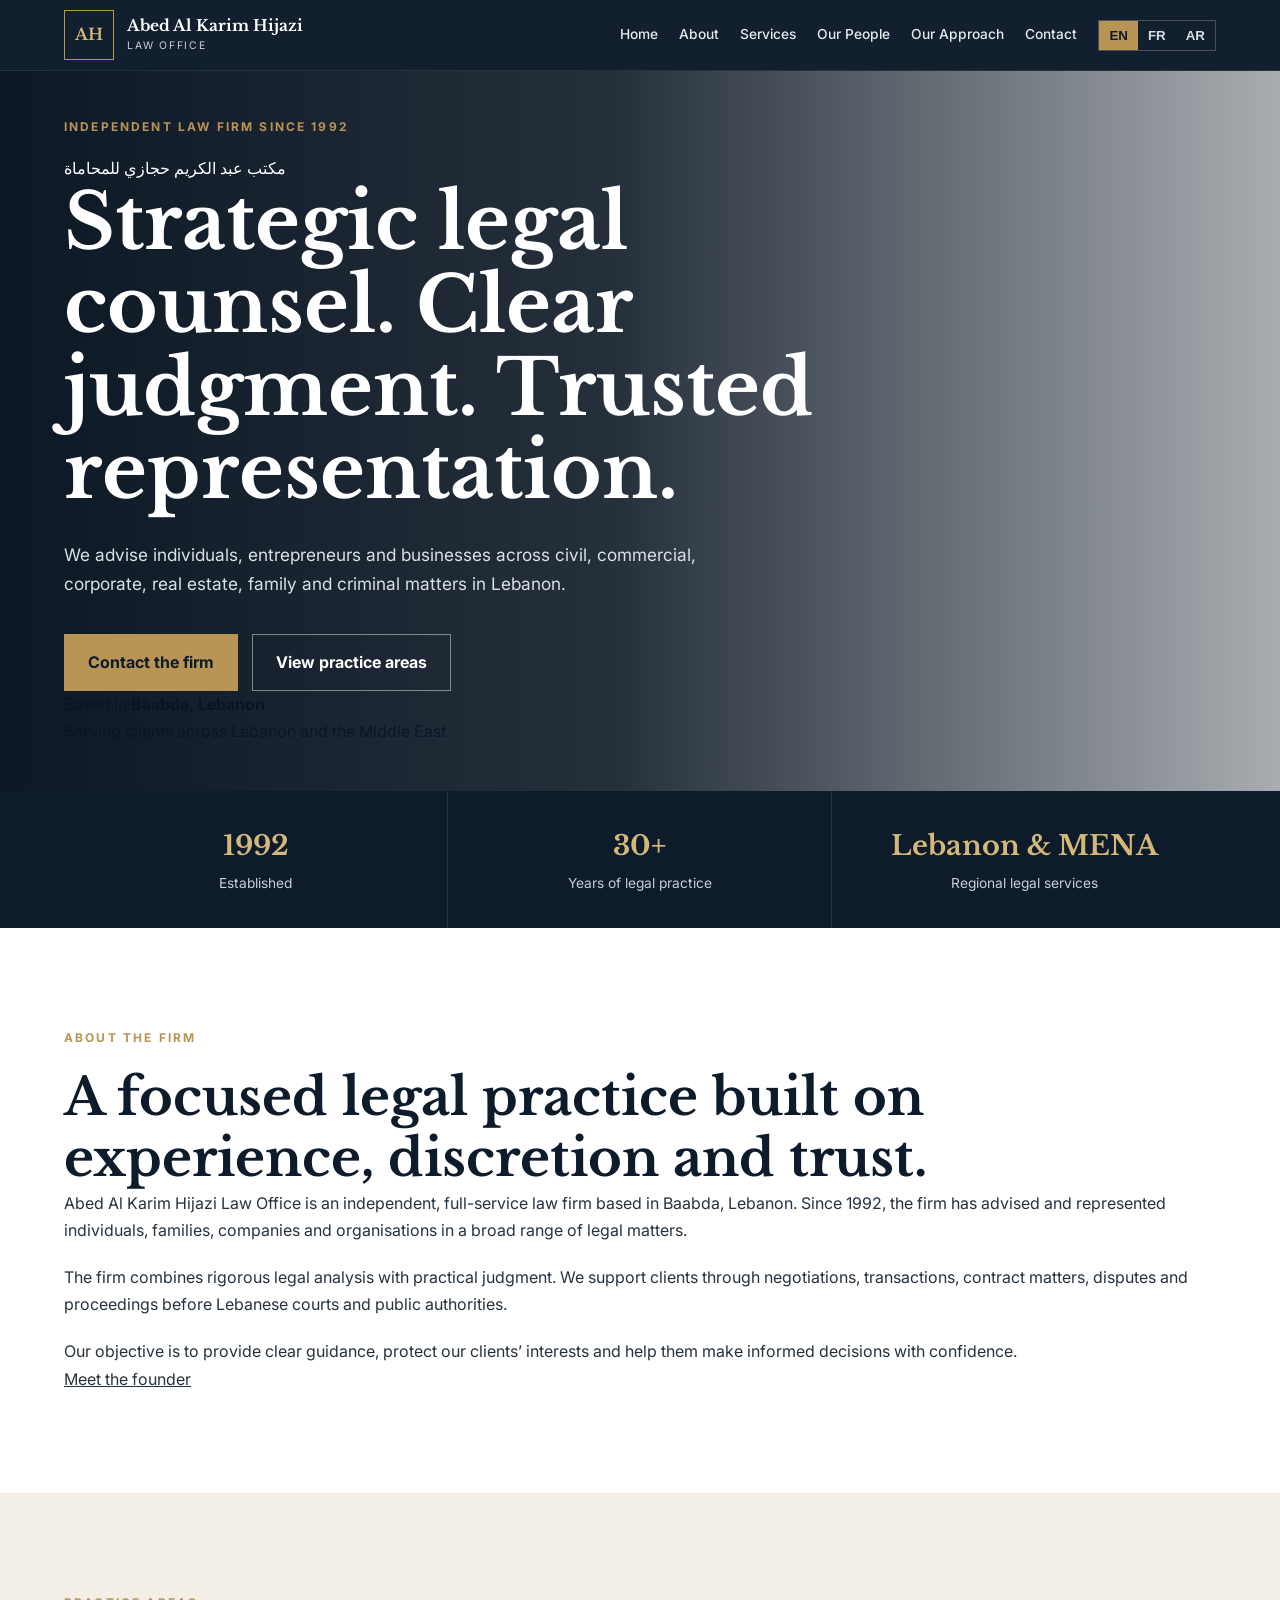
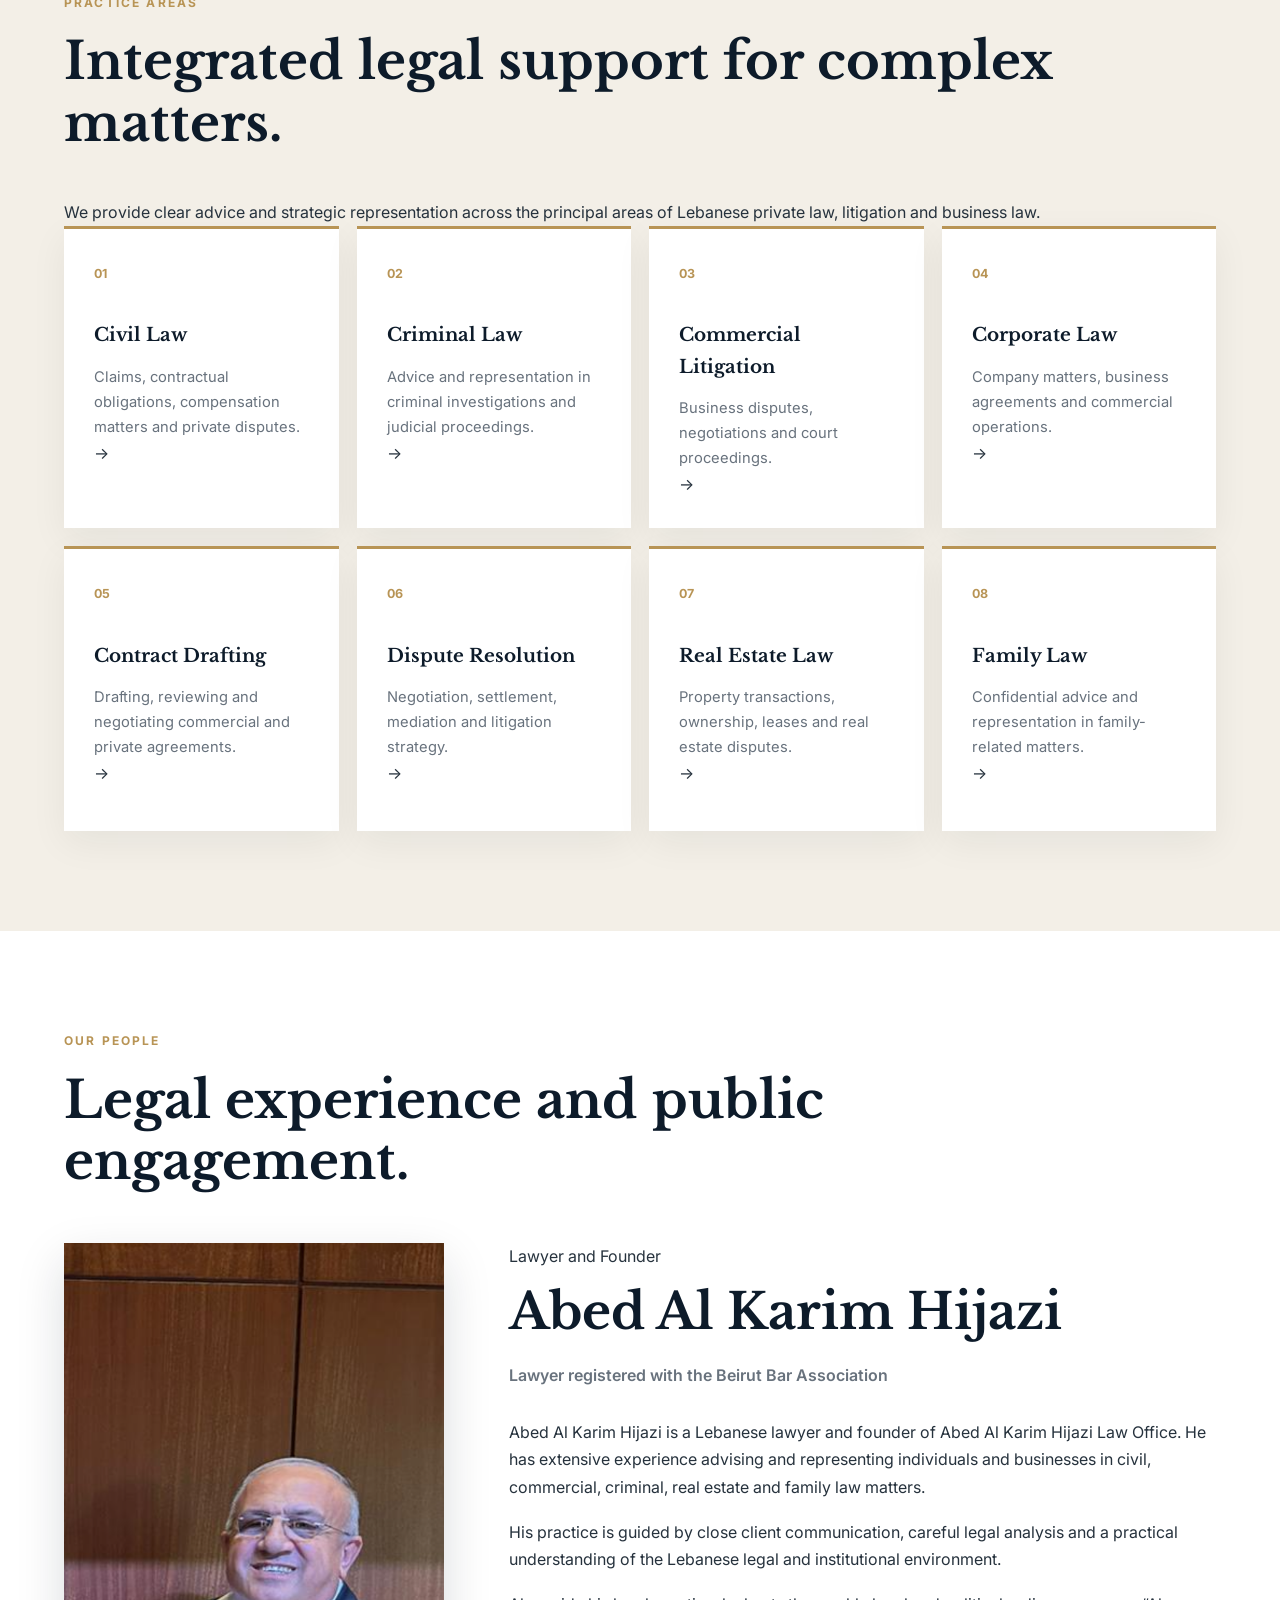
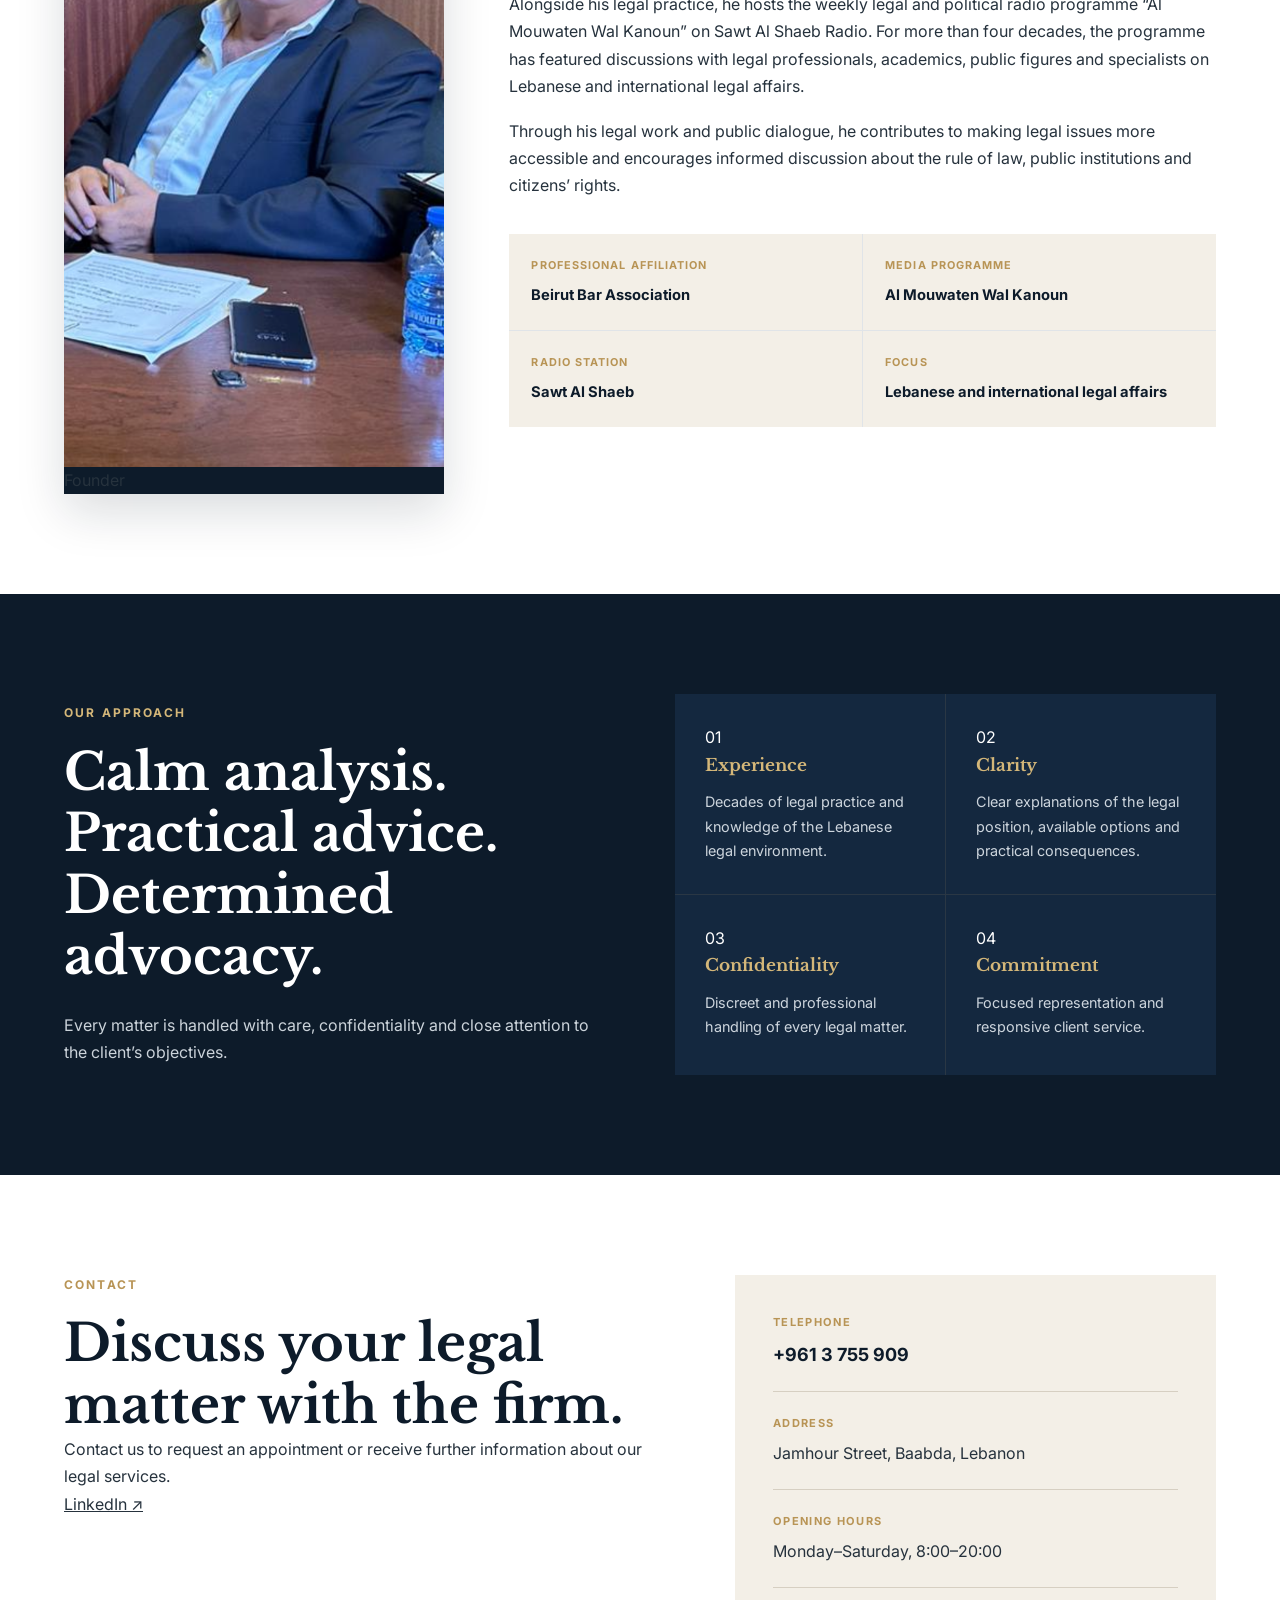
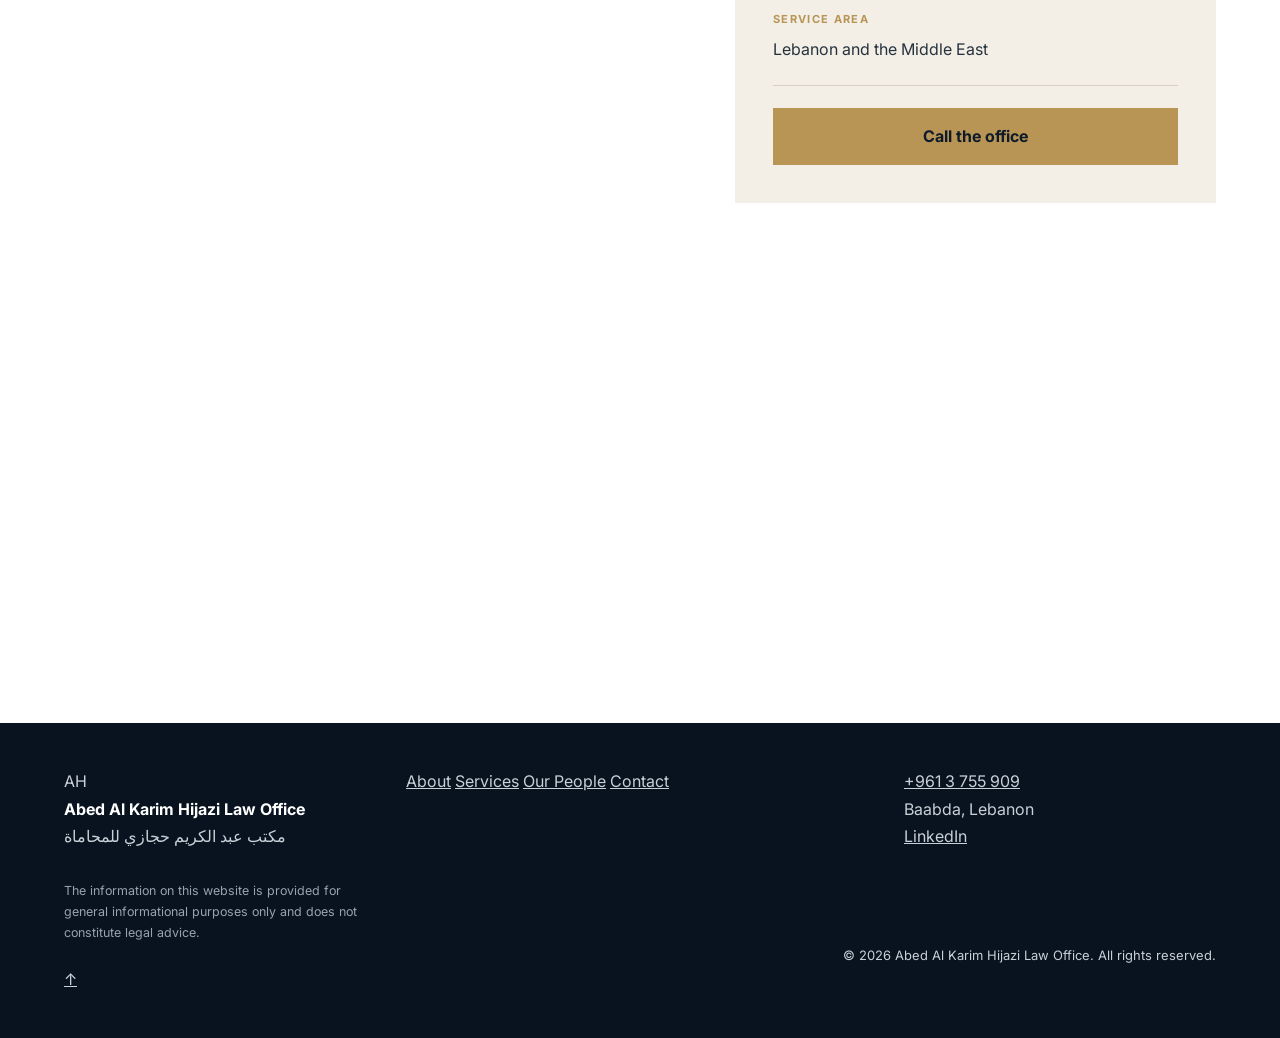
==== commit dcd2ea31: "Update meta tag for msvalidate.01 content" ====
--- a/index.html
+++ b/index.html
@@ -1,23 +1,34 @@
 <!DOCTYPE html>
 <html lang="en" dir="ltr">
-<head>
-    <meta charset="UTF-8">
+    
+    <head>
+  <meta name="msvalidate.01" content="C10F949CC4AD0199EA9B073AEC6968B0">
 
     <meta
         name="viewport"
         content="width=device-width, initial-scale=1.0"
     >
 
- <title>
-    Abed Al Karim Hijazi Law Office | مكتب عبد الكريم حجازي للمحاماة | Baabda, Lebanon
-</title>
+    <title>
+        Abed Al Karim Hijazi Law Office |
+        مكتب عبد الكريم حجازي للمحاماة |
+        Baabda, Lebanon
+    </title>
 
     <meta
-    name="description"
-    content="Abed Al Karim Hijazi Law Office – مكتب عبد الكريم حجازي للمحاماة – is a full-service law firm in Baabda, Lebanon, providing legal advice, representation, contract drafting and dispute resolution since 1992."
->
-
-    <link rel="preconnect" href="https://fonts.googleapis.com">
+        name="description"
+        content="Abed Al Karim Hijazi Law Office – مكتب عبد الكريم حجازي للمحاماة – is a full-service law firm in Baabda, Lebanon, providing legal advice, representation, contract drafting and dispute resolution since 1992."
+    >
+
+    <meta
+        name="robots"
+        content="index, follow"
+    >
+
+    <link
+        rel="preconnect"
+        href="https://fonts.googleapis.com"
+    >
 
     <link
         rel="preconnect"
@@ -30,7 +41,31 @@
         rel="stylesheet"
     >
 
-    <link rel="stylesheet" href="style.css">
+    <link
+        rel="stylesheet"
+        href="style.css"
+    >
+
+    <script type="application/ld+json">
+    {
+        "@context": "https://schema.org",
+        "@type": "LegalService",
+        "name": "Abed Al Karim Hijazi Law Office",
+        "alternateName": "مكتب عبد الكريم حجازي للمحاماة",
+        "url": "https://abedalkarimhijazilaw.github.io/Abed-Al-Karim-Hijazi-Law-office/",
+        "telephone": "+9613755909",
+        "foundingDate": "1992",
+        "address": {
+            "@type": "PostalAddress",
+            "streetAddress": "Jamhour Street",
+            "addressLocality": "Baabda",
+            "addressCountry": "LB"
+        },
+        "sameAs": [
+            "https://www.linkedin.com/company/abed-al-karim-hijazi-law-office/"
+        ]
+    }
+    </script>
 </head>
 
 <body>
@@ -38,20 +73,31 @@
     <!-- HEADER -->
 
     <header class="site-header">
+
         <div class="container nav-wrapper">
 
-            <a href="#home" class="brand">
-                <span class="brand-symbol">AH</span>
+            <a
+                href="#home"
+                class="brand"
+                aria-label="Abed Al Karim Hijazi Law Office"
+            >
+
+                <span class="brand-symbol">
+                    AH
+                </span>
 
                 <span class="brand-name">
-                   <strong data-i18n="brandName">
-    Abed Al Karim Hijazi
-</strong>
-
-<small>
-    Law Office | 
-</small>
+
+                    <strong data-i18n="brandName">
+                        Abed Al Karim Hijazi
+                    </strong>
+
+                    <small data-i18n="brandSubtitle">
+                        Law Office
+                    </small>
+
                 </span>
+
             </a>
 
             <button
@@ -65,27 +111,45 @@
 
             <nav class="main-navigation">
 
-                <a href="#home" data-i18n="navHome">
+                <a
+                    href="#home"
+                    data-i18n="navHome"
+                >
                     Home
                 </a>
 
-                <a href="#about" data-i18n="navAbout">
+                <a
+                    href="#about"
+                    data-i18n="navAbout"
+                >
                     About
                 </a>
 
-                <a href="#services" data-i18n="navServices">
+                <a
+                    href="#services"
+                    data-i18n="navServices"
+                >
                     Services
                 </a>
 
-                <a href="#people" data-i18n="navPeople">
+                <a
+                    href="#people"
+                    data-i18n="navPeople"
+                >
                     Our People
                 </a>
 
-                <a href="#approach" data-i18n="navApproach">
+                <a
+                    href="#approach"
+                    data-i18n="navApproach"
+                >
                     Our Approach
                 </a>
 
-                <a href="#contact" data-i18n="navContact">
+                <a
+                    href="#contact"
+                    data-i18n="navContact"
+                >
                     Contact
                 </a>
 
@@ -93,6 +157,7 @@
                     class="language-switcher"
                     aria-label="Language selector"
                 >
+
                     <button
                         type="button"
                         data-lang="en"
@@ -114,113 +179,170 @@
                     >
                         AR
                     </button>
+
                 </div>
 
             </nav>
+
         </div>
+
     </header>
 
     <main>
 
         <!-- HERO -->
 
-        <section class="hero" id="home">
+        <section
+            class="hero"
+            id="home"
+        >
 
             <div class="hero-overlay"></div>
 
-            <div class="container hero-content">
-
-                <p
-                    class="eyebrow"
-                    data-i18n="heroEyebrow"
-                >
-                    Full-service law firm since 1992
-                </p>
-
-                <p class="arabic-firm-name">
-                    font-family: "Cairo", Arial, sans-serif;
-    font-size: 2.4rem !important;
-    font-weight: 700;
-    line-height: 1.5;
-    color: #d4b779;
-    direction: rtl;
-    text-align: left;
-    margin-bottom: 18px;
-}
-            
-            </p>
-
-                <p
-                    class="hero-description"
-                    data-i18n="heroDescription"
-                >
-                    We provide practical legal advice, strategic representation,
-                    contract drafting and dispute resolution for individuals,
-                    companies and organisations.
-                </p>
-
-                <div class="hero-buttons">
-
-                    <a
-                        href="#contact"
-                        class="button button-primary"
-                        data-i18n="heroContact"
+            <div class="hero-decoration"></div>
+
+            <div class="container hero-layout">
+
+                <div class="hero-content">
+
+                    <p
+                        class="eyebrow"
+                        data-i18n="heroEyebrow"
                     >
-                        Contact our office
-                    </a>
-
-                    <a
-                        href="#services"
-                        class="button button-outline"
-                        data-i18n="heroServices"
+                        Independent law firm since 1992
+                    </p>
+
+                    <p class="arabic-firm-name">
+                        مكتب عبد الكريم حجازي للمحاماة
+                    </p>
+
+                    <h1 data-i18n="heroTitle">
+                        Strategic legal counsel.
+                        Clear judgment.
+                        Trusted representation.
+                    </h1>
+
+                    <p
+                        class="hero-description"
+                        data-i18n="heroDescription"
                     >
-                        Explore our services
-                    </a>
-
-                </div>
+                        We advise individuals, entrepreneurs and businesses
+                        across civil, commercial, corporate, real estate,
+                        family and criminal matters in Lebanon.
+                    </p>
+
+                    <div class="hero-buttons">
+
+                        <a
+                            href="#contact"
+                            class="button button-primary"
+                            data-i18n="heroContact"
+                        >
+                            Contact the firm
+                        </a>
+
+                        <a
+                            href="#services"
+                            class="button button-outline"
+                            data-i18n="heroServices"
+                        >
+                            View practice areas
+                        </a>
+
+                    </div>
+
+                </div>
+
+                <aside class="hero-side-card">
+
+                    <span
+                        class="hero-side-label"
+                        data-i18n="heroSideLabel"
+                    >
+                        Based in
+                    </span>
+
+                    <strong data-i18n="heroSideLocation">
+                        Baabda, Lebanon
+                    </strong>
+
+                    <div class="hero-side-line"></div>
+
+                    <p data-i18n="heroSideText">
+                        Serving clients across Lebanon and the Middle East.
+                    </p>
+
+                </aside>
+
             </div>
+
+            <a
+                href="#about"
+                class="scroll-indicator"
+                aria-label="Scroll to about section"
+            >
+                <span></span>
+            </a>
+
         </section>
 
         <!-- STATISTICS -->
 
         <section class="statistics">
+
             <div class="container statistics-grid">
 
                 <div class="statistic">
-                    <strong>1992</strong>
+
+                    <strong>
+                        1992
+                    </strong>
 
                     <span data-i18n="statFounded">
                         Established
                     </span>
+
                 </div>
 
                 <div class="statistic">
-                    <strong>30+</strong>
+
+                    <strong>
+                        30+
+                    </strong>
 
                     <span data-i18n="statExperience">
                         Years of legal practice
                     </span>
+
                 </div>
 
                 <div class="statistic">
+
                     <strong data-i18n="statRegionValue">
-                        Lebanon & MENA
+                        Lebanon &amp; MENA
                     </strong>
 
                     <span data-i18n="statRegion">
                         Regional legal services
                     </span>
+
                 </div>
 
             </div>
+
         </section>
 
         <!-- ABOUT -->
 
-        <section class="section" id="about">
-            <div class="container two-column-section">
-
-                <div>
+        <section
+            class="section about-section"
+            id="about"
+        >
+
+            <div class="container about-grid">
+
+                <div class="about-heading">
+
                     <p
                         class="section-label"
                         data-i18n="aboutLabel"
@@ -229,34 +351,48 @@
                     </p>
 
                     <h2 data-i18n="aboutTitle">
-                        Legal service built on experience, discretion and trust
+                        A focused legal practice built on experience,
+                        discretion and trust.
                     </h2>
+
                 </div>
 
                 <div class="text-content">
 
                     <p data-i18n="aboutParagraph1">
-                        Abed Al Karim Hijazi Law Office is a full-service law
-                        firm based in Baabda, Lebanon. Since 1992, the firm has
-                        advised and represented individuals, companies and
-                        organisations in a broad range of legal matters.
+                        Abed Al Karim Hijazi Law Office is an independent,
+                        full-service law firm based in Baabda, Lebanon.
+                        Since 1992, the firm has advised and represented
+                        individuals, families, companies and organisations
+                        in a broad range of legal matters.
                     </p>
 
                     <p data-i18n="aboutParagraph2">
-                        The firm combines careful legal analysis with practical
-                        advice. We assist clients in negotiations, commercial
-                        transactions, contract matters, disputes and proceedings
-                        before Lebanese courts and public authorities.
+                        The firm combines rigorous legal analysis with
+                        practical judgment. We support clients through
+                        negotiations, transactions, contract matters,
+                        disputes and proceedings before Lebanese courts
+                        and public authorities.
                     </p>
 
                     <p data-i18n="aboutParagraph3">
-                        Our objective is to help clients understand their legal
-                        position, evaluate their options and make informed
-                        decisions with confidence.
-                    </p>
-
-                </div>
+                        Our objective is to provide clear guidance,
+                        protect our clients’ interests and help them make
+                        informed decisions with confidence.
+                    </p>
+
+                    <a
+                        href="#people"
+                        class="text-link"
+                        data-i18n="aboutLink"
+                    >
+                        Meet the founder
+                    </a>
+
+                </div>
+
             </div>
+
         </section>
 
         <!-- SERVICES -->
@@ -265,133 +401,217 @@
             class="section services-section"
             id="services"
         >
+
             <div class="container">
 
-                <p
-                    class="section-label"
-                    data-i18n="servicesLabel"
-                >
-                    Practice areas
-                </p>
-
-                <h2 data-i18n="servicesTitle">
-                    Comprehensive legal support
-                </h2>
+                <div class="section-introduction">
+
+                    <div>
+
+                        <p
+                            class="section-label"
+                            data-i18n="servicesLabel"
+                        >
+                            Practice areas
+                        </p>
+
+                        <h2 data-i18n="servicesTitle">
+                            Integrated legal support for complex matters.
+                        </h2>
+
+                    </div>
+
+                    <p data-i18n="servicesIntroduction">
+                        We provide clear advice and strategic representation
+                        across the principal areas of Lebanese private law,
+                        litigation and business law.
+                    </p>
+
+                </div>
 
                 <div class="services-grid">
 
                     <article class="service-card">
-                        <span class="service-number">01</span>
+
+                        <span class="service-number">
+                            01
+                        </span>
 
                         <h3 data-i18n="civilTitle">
                             Civil Law
                         </h3>
 
                         <p data-i18n="civilText">
-                            Advice and representation in civil claims,
-                            contractual obligations, compensation matters and
-                            disputes.
-                        </p>
+                            Claims, contractual obligations, compensation
+                            matters and private disputes.
+                        </p>
+
+                        <span class="service-arrow">
+                            →
+                        </span>
+
                     </article>
 
                     <article class="service-card">
-                        <span class="service-number">02</span>
+
+                        <span class="service-number">
+                            02
+                        </span>
 
                         <h3 data-i18n="criminalTitle">
                             Criminal Law
                         </h3>
 
                         <p data-i18n="criminalText">
-                            Legal assistance and representation during criminal
+                            Advice and representation in criminal
                             investigations and judicial proceedings.
                         </p>
+
+                        <span class="service-arrow">
+                            →
+                        </span>
+
                     </article>
 
                     <article class="service-card">
-                        <span class="service-number">03</span>
+
+                        <span class="service-number">
+                            03
+                        </span>
 
                         <h3 data-i18n="commercialTitle">
                             Commercial Litigation
                         </h3>
 
                         <p data-i18n="commercialText">
-                            Representation of companies and professionals in
-                            commercial disputes, negotiations and litigation.
-                        </p>
+                            Business disputes, negotiations and court
+                            proceedings.
+                        </p>
+
+                        <span class="service-arrow">
+                            →
+                        </span>
+
                     </article>
 
                     <article class="service-card">
-                        <span class="service-number">04</span>
+
+                        <span class="service-number">
+                            04
+                        </span>
 
                         <h3 data-i18n="corporateTitle">
                             Corporate Law
                         </h3>
 
                         <p data-i18n="corporateText">
-                            Legal support for companies, business operations,
-                            agreements and commercial transactions.
-                        </p>
+                            Company matters, business agreements and
+                            commercial operations.
+                        </p>
+
+                        <span class="service-arrow">
+                            →
+                        </span>
+
                     </article>
 
                     <article class="service-card">
-                        <span class="service-number">05</span>
+
+                        <span class="service-number">
+                            05
+                        </span>
 
                         <h3 data-i18n="contractsTitle">
                             Contract Drafting
                         </h3>
 
                         <p data-i18n="contractsText">
-                            Drafting, reviewing and negotiating contracts for
-                            individuals, businesses and organisations.
-                        </p>
+                            Drafting, reviewing and negotiating commercial
+                            and private agreements.
+                        </p>
+
+                        <span class="service-arrow">
+                            →
+                        </span>
+
                     </article>
 
                     <article class="service-card">
-                        <span class="service-number">06</span>
+
+                        <span class="service-number">
+                            06
+                        </span>
 
                         <h3 data-i18n="disputesTitle">
                             Dispute Resolution
                         </h3>
 
                         <p data-i18n="disputesText">
-                            Strategic assistance in negotiation, settlement,
-                            mediation and litigation.
-                        </p>
+                            Negotiation, settlement, mediation and
+                            litigation strategy.
+                        </p>
+
+                        <span class="service-arrow">
+                            →
+                        </span>
+
                     </article>
 
                     <article class="service-card">
-                        <span class="service-number">07</span>
+
+                        <span class="service-number">
+                            07
+                        </span>
 
                         <h3 data-i18n="realEstateTitle">
                             Real Estate Law
                         </h3>
 
                         <p data-i18n="realEstateText">
-                            Assistance with property transactions, ownership,
-                            leases and real estate disputes.
-                        </p>
+                            Property transactions, ownership, leases
+                            and real estate disputes.
+                        </p>
+
+                        <span class="service-arrow">
+                            →
+                        </span>
+
                     </article>
 
                     <article class="service-card">
-                        <span class="service-number">08</span>
+
+                        <span class="service-number">
+                            08
+                        </span>
 
                         <h3 data-i18n="familyTitle">
                             Family Law
                         </h3>
 
                         <p data-i18n="familyText">
-                            Confidential legal support in family-related matters
-                            and proceedings.
-                        </p>
+                            Confidential advice and representation in
+                            family-related matters.
+                        </p>
+
+                        <span class="service-arrow">
+                            →
+                        </span>
+
                     </article>
 
                 </div>
+
             </div>
+
         </section>
 
-        <!-- OUR PEOPLE -->
-
-        <section class="section people-section" id="people">
+        <!-- PEOPLE -->
+
+        <section
+            class="section people-section"
+            id="people"
+        >
+
             <div class="container">
 
                 <p
@@ -401,21 +621,32 @@
                     Our People
                 </p>
 
-                <h2 data-i18n="peopleSectionTitle">
-                    Legal experience and public engagement
+                <h2
+                    class="people-main-title"
+                    data-i18n="peopleSectionTitle"
+                >
+                    Legal experience and public engagement.
                 </h2>
 
                 <article class="lawyer-profile">
 
-<div class="lawyer-visual">
-
-    <img
-        src="ec27f5e7-7d77-425a-af87-6ff7bf29330d.png"
-        alt="Abed Al Karim Hijazi, lawyer registered with the Beirut Bar Association"
-        class="lawyer-photo"
-    >
-
-</div>
+                    <div class="lawyer-visual">
+
+                        <img
+                            src="ec27f5e7-7d77-425a-af87-6ff7bf29330d.png"
+                            alt="Abed Al Karim Hijazi"
+                            class="lawyer-photo"
+                        >
+
+                        <div class="lawyer-photo-caption">
+
+                            <span data-i18n="lawyerPhotoCaption">
+                                Founder
+                            </span>
+
+                        </div>
+
+                    </div>
 
                     <div class="lawyer-information">
 
@@ -437,40 +668,46 @@
                             Lawyer registered with the Beirut Bar Association
                         </p>
 
+                        <div class="profile-divider"></div>
+
                         <p data-i18n="lawyerParagraph1">
-                            Abed Al Karim Hijazi is a Lebanese lawyer and the
-                            founder of Abed Al Karim Hijazi Law Office. He has
-                            extensive experience advising and representing
-                            individuals and businesses in civil, commercial,
-                            criminal, real estate and family law matters.
+                            Abed Al Karim Hijazi is a Lebanese lawyer and
+                            founder of Abed Al Karim Hijazi Law Office.
+                            He has extensive experience advising and
+                            representing individuals and businesses in
+                            civil, commercial, criminal, real estate and
+                            family law matters.
                         </p>
 
                         <p data-i18n="lawyerParagraph2">
-                            His practice is guided by close client communication,
-                            careful legal analysis and a practical understanding
-                            of the Lebanese legal and institutional environment.
+                            His practice is guided by close client
+                            communication, careful legal analysis and a
+                            practical understanding of the Lebanese legal
+                            and institutional environment.
                         </p>
 
                         <p data-i18n="lawyerParagraph3">
                             Alongside his legal practice, he hosts the weekly
-                            legal and political radio programme “Al Mouwaten Wal
-                            Kanoun” on Sawt Al Shaeb Radio. For more than four
-                            decades, the programme has featured discussions with
-                            legal professionals, academics, public figures and
-                            specialists on Lebanese and international legal and
-                            political affairs.
+                            legal and political radio programme
+                            “Al Mouwaten Wal Kanoun” on Sawt Al Shaeb Radio.
+                            For more than four decades, the programme has
+                            featured discussions with legal professionals,
+                            academics, public figures and specialists on
+                            Lebanese and international legal affairs.
                         </p>
 
                         <p data-i18n="lawyerParagraph4">
-                            Through his legal work and public dialogue, he
-                            contributes to making legal issues more accessible
-                            and encourages informed discussion about the rule of
-                            law, public institutions and citizens’ rights.
+                            Through his legal work and public dialogue,
+                            he contributes to making legal issues more
+                            accessible and encourages informed discussion
+                            about the rule of law, public institutions and
+                            citizens’ rights.
                         </p>
 
                         <div class="profile-highlights">
 
                             <div>
+
                                 <span data-i18n="highlight1Title">
                                     Professional affiliation
                                 </span>
@@ -478,9 +715,11 @@
                                 <strong data-i18n="highlight1Text">
                                     Beirut Bar Association
                                 </strong>
+
                             </div>
 
                             <div>
+
                                 <span data-i18n="highlight2Title">
                                     Media programme
                                 </span>
@@ -488,9 +727,11 @@
                                 <strong data-i18n="highlight2Text">
                                     Al Mouwaten Wal Kanoun
                                 </strong>
+
                             </div>
 
                             <div>
+
                                 <span data-i18n="highlight3Title">
                                     Radio station
                                 </span>
@@ -498,9 +739,11 @@
                                 <strong data-i18n="highlight3Text">
                                     Sawt Al Shaeb
                                 </strong>
+
                             </div>
 
                             <div>
+
                                 <span data-i18n="highlight4Title">
                                     Focus
                                 </span>
@@ -508,13 +751,17 @@
                                 <strong data-i18n="highlight4Text">
                                     Lebanese and international legal affairs
                                 </strong>
+
                             </div>
 
                         </div>
+
                     </div>
 
                 </article>
+
             </div>
+
         </section>
 
         <!-- APPROACH -->
@@ -523,6 +770,7 @@
             class="section approach-section"
             id="approach"
         >
+
             <div class="container approach-grid">
 
                 <div class="approach-introduction">
@@ -535,12 +783,14 @@
                     </p>
 
                     <h2 data-i18n="approachTitle">
-                        Clear advice. Strong representation.
+                        Calm analysis.
+                        Practical advice.
+                        Determined advocacy.
                     </h2>
 
                     <p data-i18n="approachDescription">
-                        Every matter is handled with care, confidentiality and
-                        close attention to the client’s objectives.
+                        Every matter is handled with care, confidentiality
+                        and close attention to the client’s objectives.
                     </p>
 
                 </div>
@@ -548,6 +798,11 @@
                 <div class="values-grid">
 
                     <div class="value-card">
+
+                        <span class="value-number">
+                            01
+                        </span>
+
                         <h3 data-i18n="experienceTitle">
                             Experience
                         </h3>
@@ -556,43 +811,64 @@
                             Decades of legal practice and knowledge of the
                             Lebanese legal environment.
                         </p>
+
                     </div>
 
                     <div class="value-card">
+
+                        <span class="value-number">
+                            02
+                        </span>
+
                         <h3 data-i18n="clarityTitle">
                             Clarity
                         </h3>
 
                         <p data-i18n="clarityText">
-                            Clear explanations that help clients understand
-                            their rights, risks and options.
-                        </p>
+                            Clear explanations of the legal position,
+                            available options and practical consequences.
+                        </p>
+
                     </div>
 
                     <div class="value-card">
+
+                        <span class="value-number">
+                            03
+                        </span>
+
                         <h3 data-i18n="confidentialityTitle">
                             Confidentiality
                         </h3>
 
                         <p data-i18n="confidentialityText">
-                            Discreet and professional handling of every legal
-                            matter.
-                        </p>
+                            Discreet and professional handling of every
+                            legal matter.
+                        </p>
+
                     </div>
 
                     <div class="value-card">
+
+                        <span class="value-number">
+                            04
+                        </span>
+
                         <h3 data-i18n="commitmentTitle">
                             Commitment
                         </h3>
 
                         <p data-i18n="commitmentText">
-                            Focused representation and responsive client
-                            service.
-                        </p>
+                            Focused representation and responsive
+                            client service.
+                        </p>
+
                     </div>
 
                 </div>
+
             </div>
+
         </section>
 
         <!-- CONTACT -->
@@ -601,9 +877,10 @@
             class="section contact-section"
             id="contact"
         >
+
             <div class="container contact-grid">
 
-                <div>
+                <div class="contact-introduction">
 
                     <p
                         class="section-label"
@@ -613,13 +890,25 @@
                     </p>
 
                     <h2 data-i18n="contactTitle">
-                        Discuss your legal matter with our office
+                        Discuss your legal matter with the firm.
                     </h2>
 
                     <p data-i18n="contactDescription">
-                        Contact us to request an appointment or receive more
-                        information about our legal services.
-                    </p>
+                        Contact us to request an appointment or receive
+                        further information about our legal services.
+                    </p>
+
+                    <a
+                        href="https://www.linkedin.com/company/abed-al-karim-hijazi-law-office/"
+                        target="_blank"
+                        rel="noopener noreferrer"
+                        class="linkedin-link"
+                    >
+                        LinkedIn
+                        <span>
+                            ↗
+                        </span>
+                    </a>
 
                 </div>
 
@@ -682,7 +971,9 @@
                     </a>
 
                 </div>
+
             </div>
+
         </section>
 
         <!-- MAP -->
@@ -704,16 +995,79 @@
     <!-- FOOTER -->
 
     <footer class="site-footer">
+
         <div class="container footer-grid">
 
-            <div>
-                <strong data-i18n="footerFirm">
-                    Abed Al Karim Hijazi Law Office
-                </strong>
+            <div class="footer-brand">
+
+                <span class="footer-monogram">
+                    AH
+                </span>
+
+                <div>
+
+                    <strong data-i18n="footerFirm">
+                        Abed Al Karim Hijazi Law Office
+                    </strong>
+
+                    <p>
+                        مكتب عبد الكريم حجازي للمحاماة
+                    </p>
+
+                </div>
+
+            </div>
+
+            <div class="footer-navigation">
+
+                <a
+                    href="#about"
+                    data-i18n="navAbout"
+                >
+                    About
+                </a>
+
+                <a
+                    href="#services"
+                    data-i18n="navServices"
+                >
+                    Services
+                </a>
+
+                <a
+                    href="#people"
+                    data-i18n="navPeople"
+                >
+                    Our People
+                </a>
+
+                <a
+                    href="#contact"
+                    data-i18n="navContact"
+                >
+                    Contact
+                </a>
+
+            </div>
+
+            <div class="footer-contact">
+
+                <a href="tel:+9613755909">
+                    +961 3 755 909
+                </a>
 
                 <p data-i18n="footerLocation">
                     Baabda, Lebanon
                 </p>
+
+                <a
+                    href="https://www.linkedin.com/company/abed-al-karim-hijazi-law-office/"
+                    target="_blank"
+                    rel="noopener noreferrer"
+                >
+                    LinkedIn
+                </a>
+
             </div>
 
             <p
@@ -722,21 +1076,34 @@
             >
                 The information on this website is provided for general
                 informational purposes only and does not constitute legal
-                advice. Contacting the office does not automatically create a
-                lawyer-client relationship.
+                advice.
             </p>
 
+        </div>
+
+        <div class="container footer-bottom">
+
             <p class="copyright">
+
                 © <span id="current-year"></span>
+
                 <span data-i18n="footerCopyright">
-                    Abed Al Karim Hijazi Law Office. All rights reserved.
+                    Abed Al Karim Hijazi Law Office.
+                    All rights reserved.
                 </span>
+
             </p>
 
+            <a href="#home">
+                ↑
+            </a>
+
         </div>
+
     </footer>
 
     <script src="script.js"></script>
 
 </body>
+
 </html>
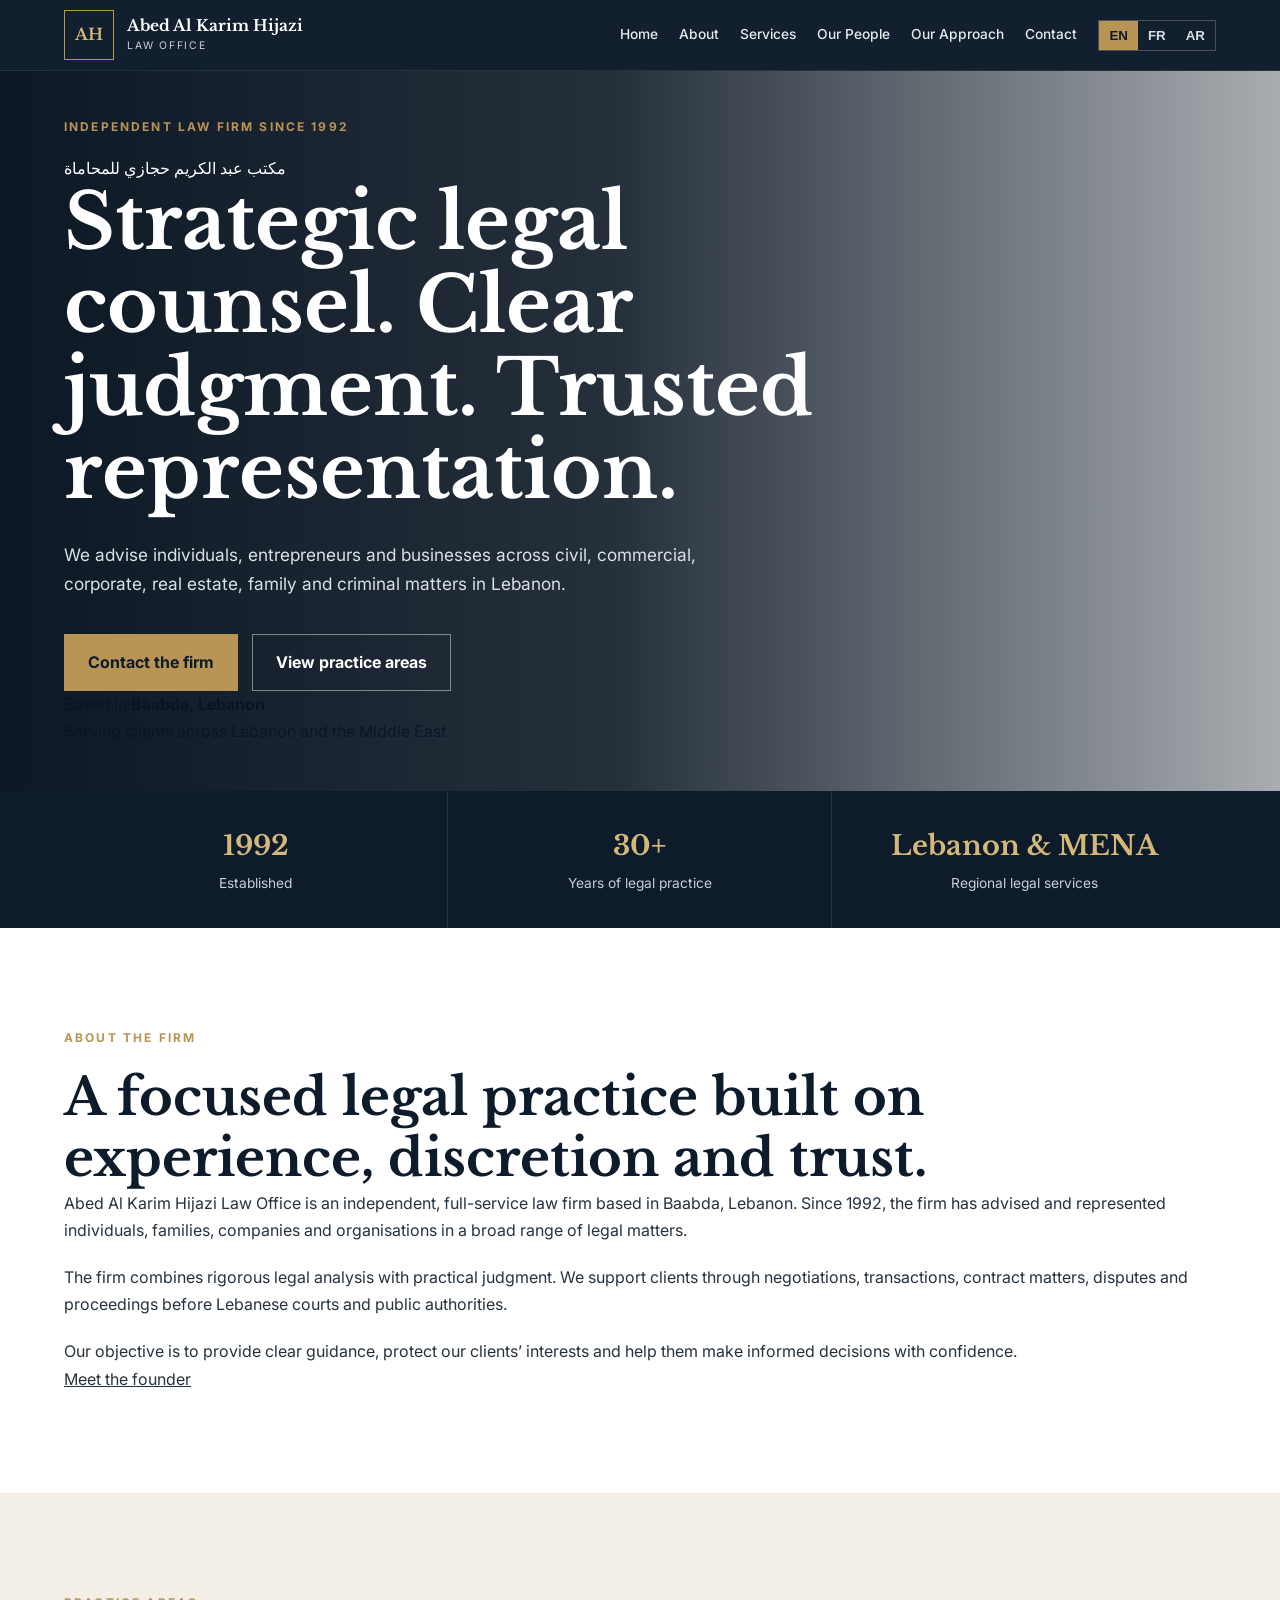
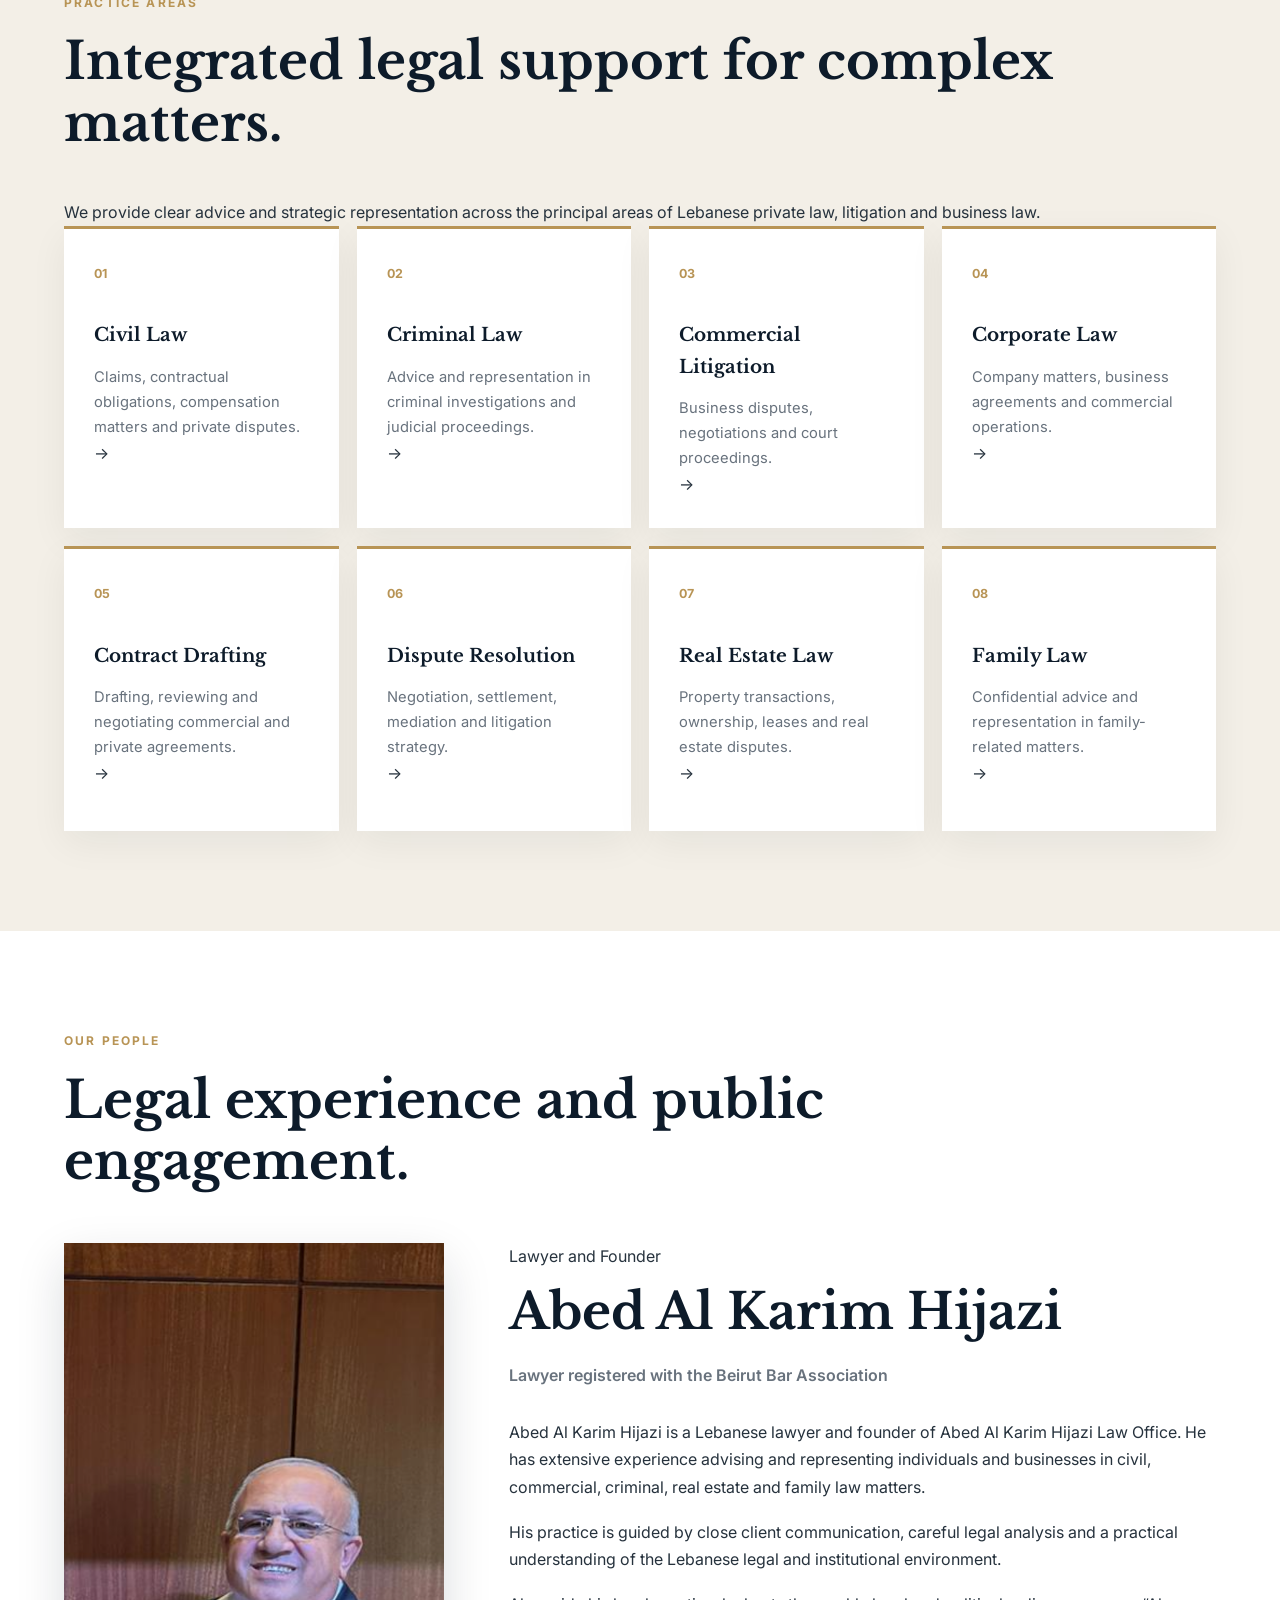
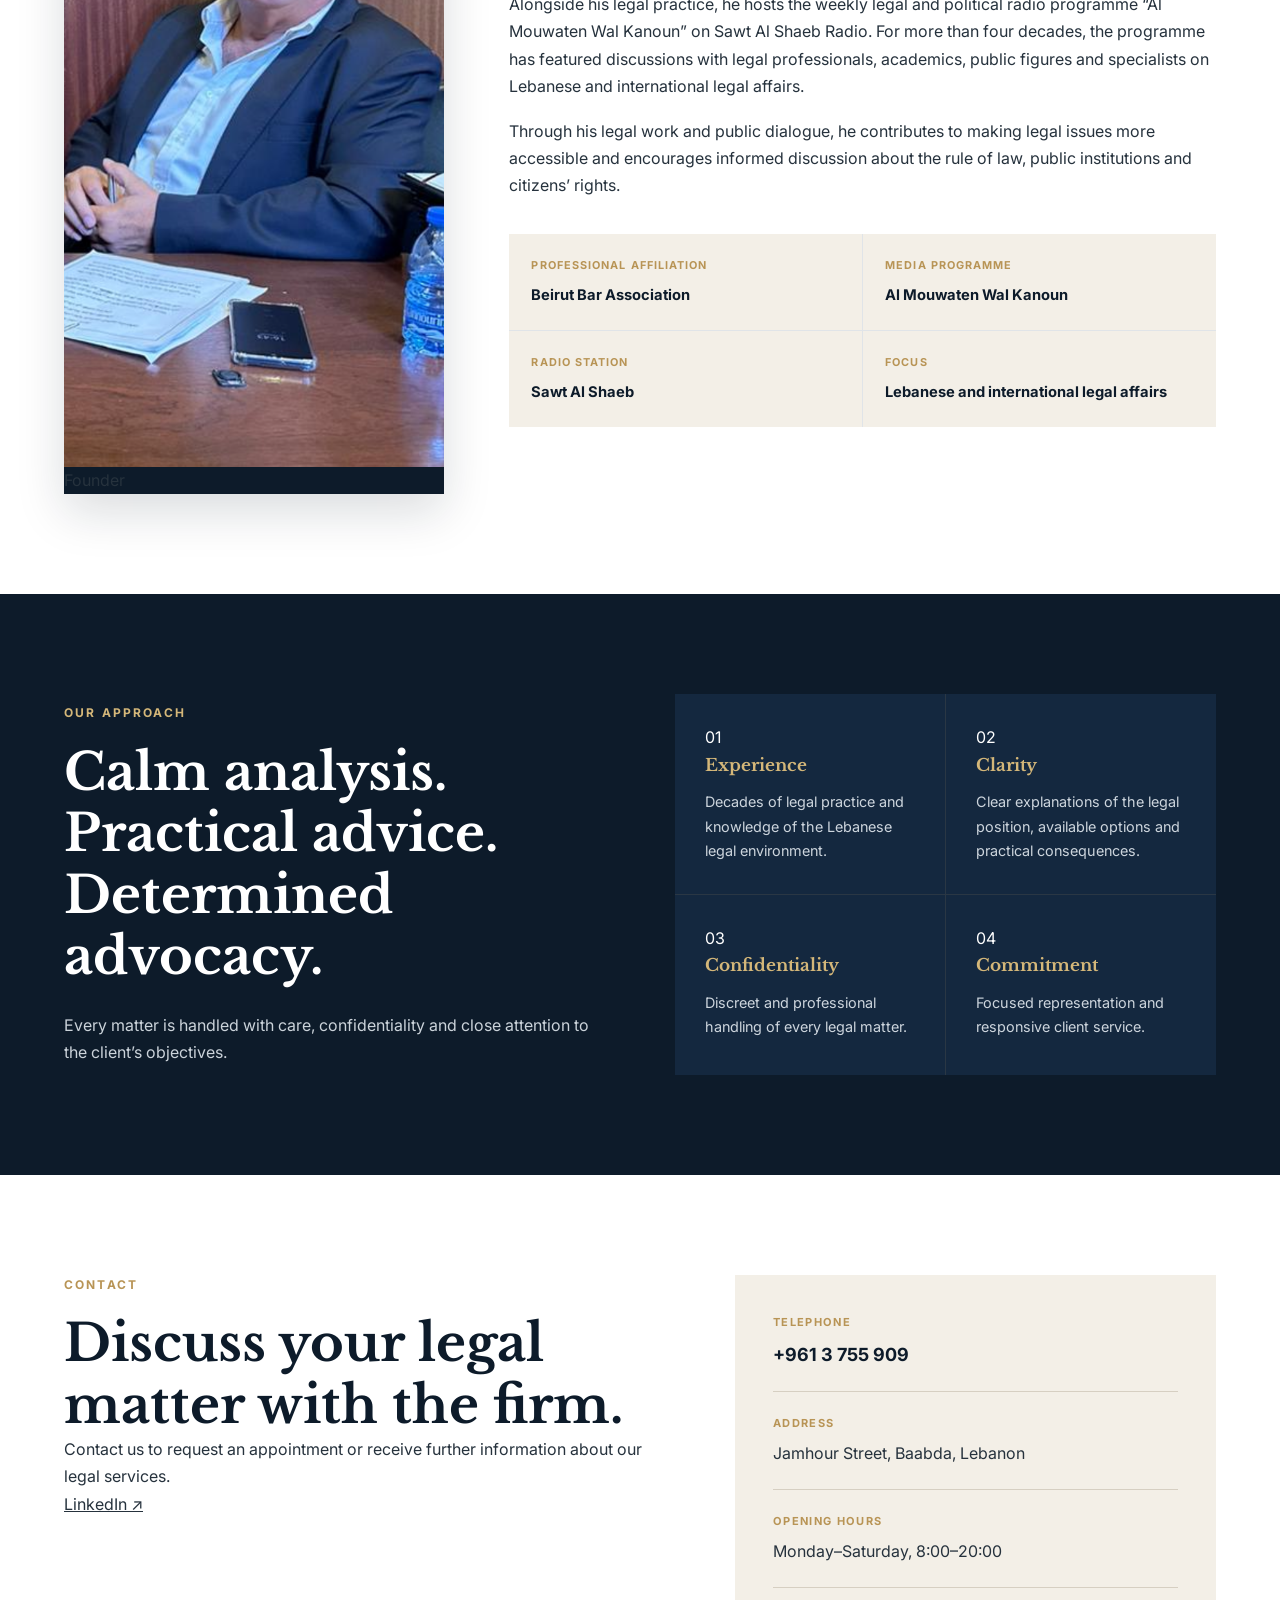
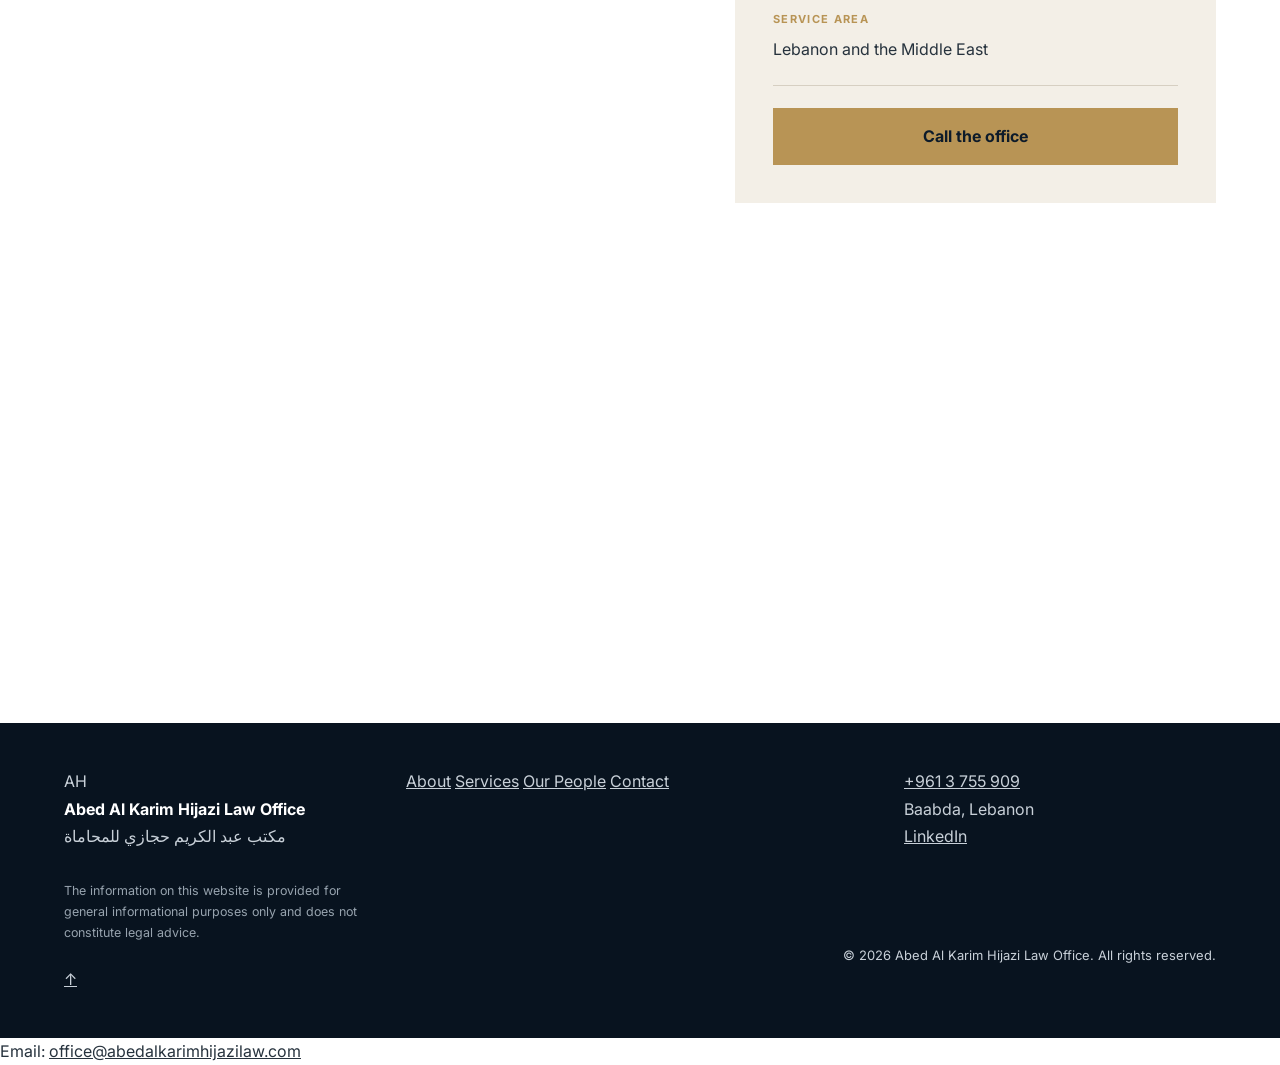
==== commit 7c5282a0: "Add email contact information to index.html" ====
--- a/index.html
+++ b/index.html
@@ -1107,3 +1107,9 @@
 </body>
 
 </html>
+<p>
+  Email:
+  <a href="mailto:office@abedalkarimhijazilaw.com">
+    office@abedalkarimhijazilaw.com
+  </a>
+</p>
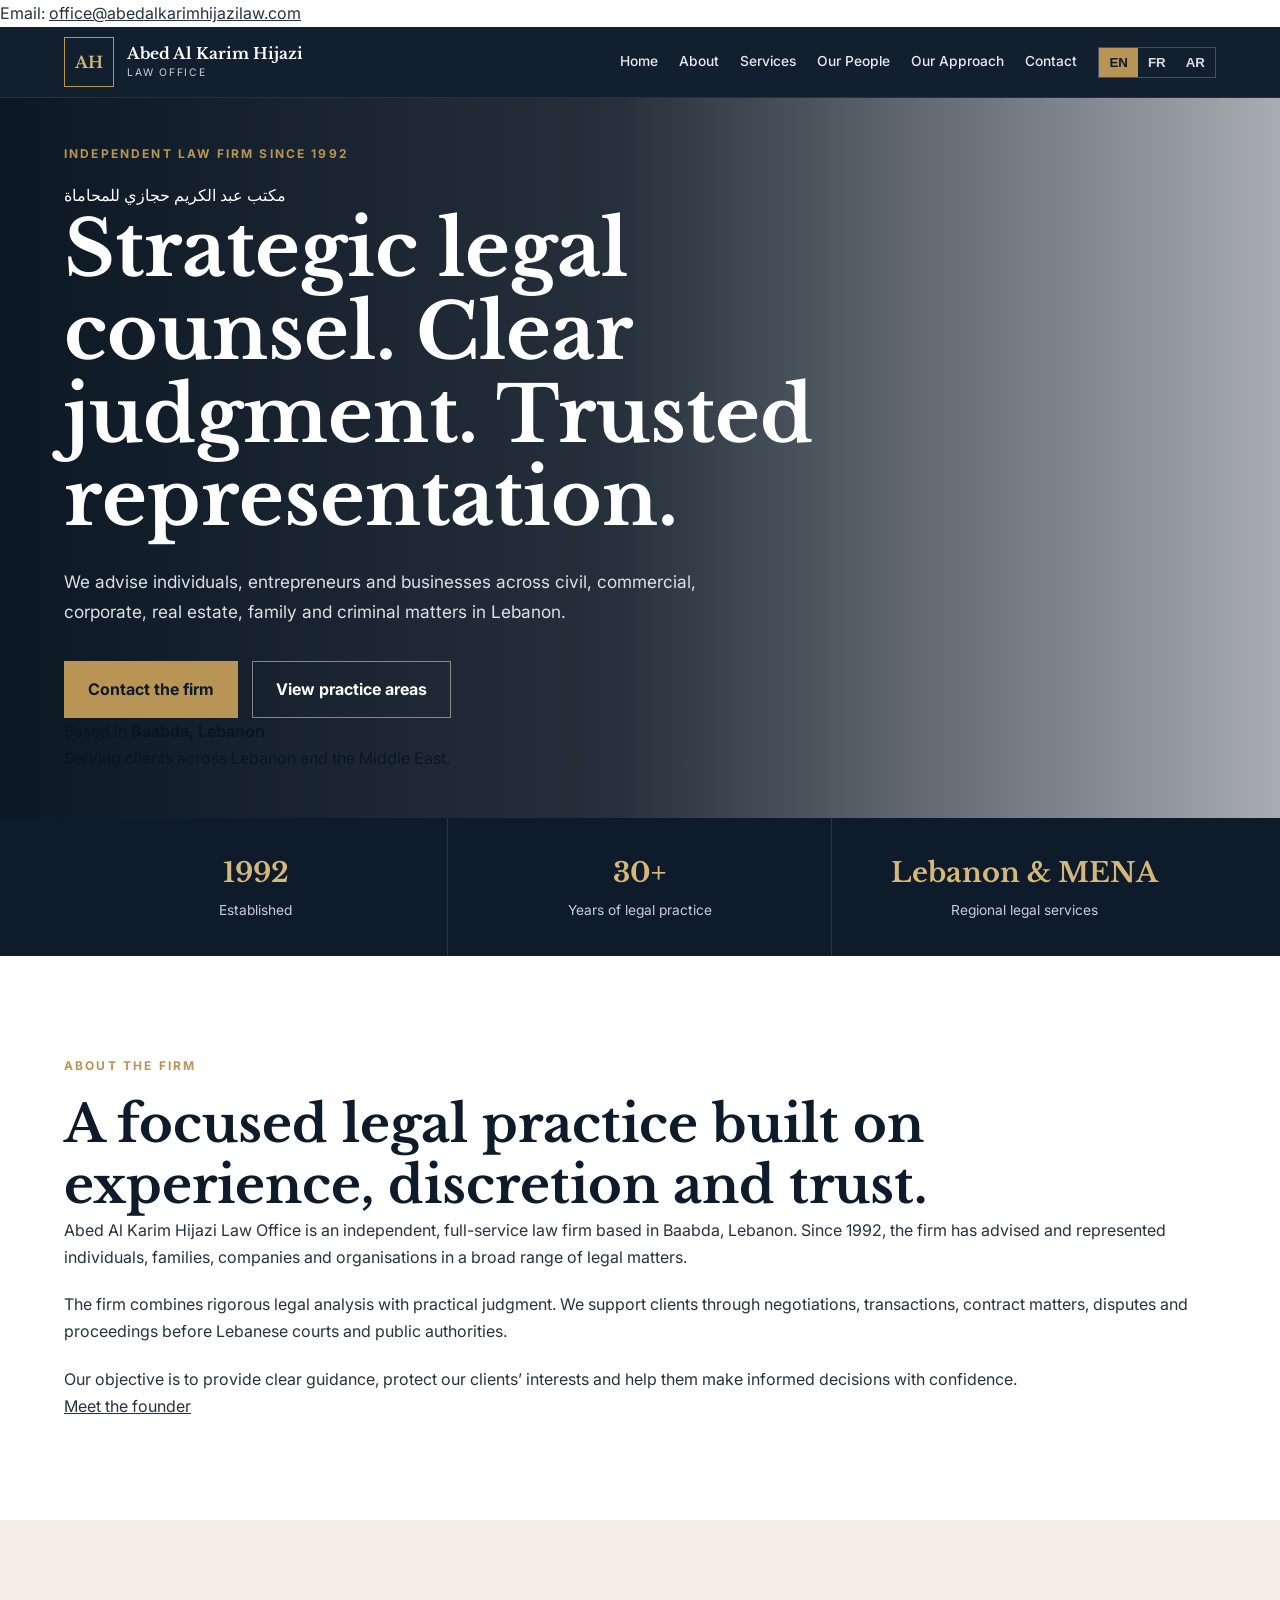
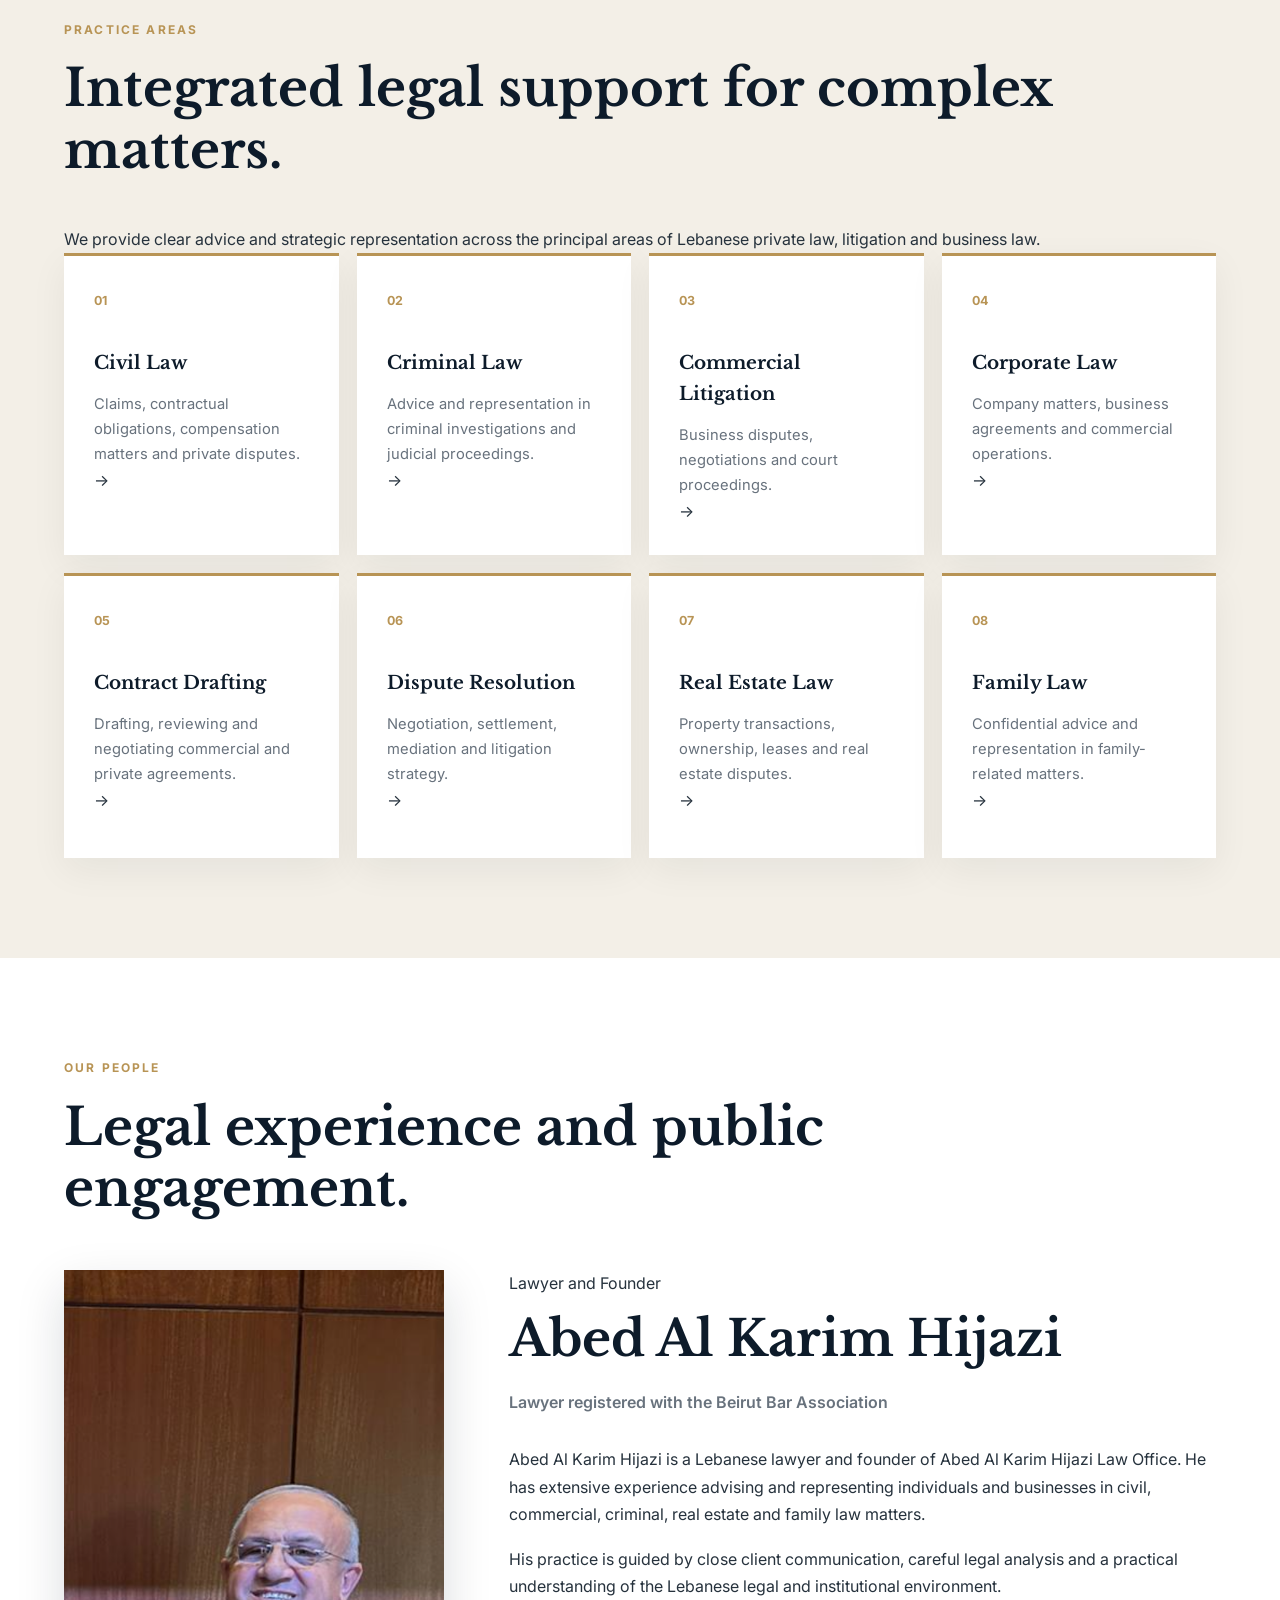
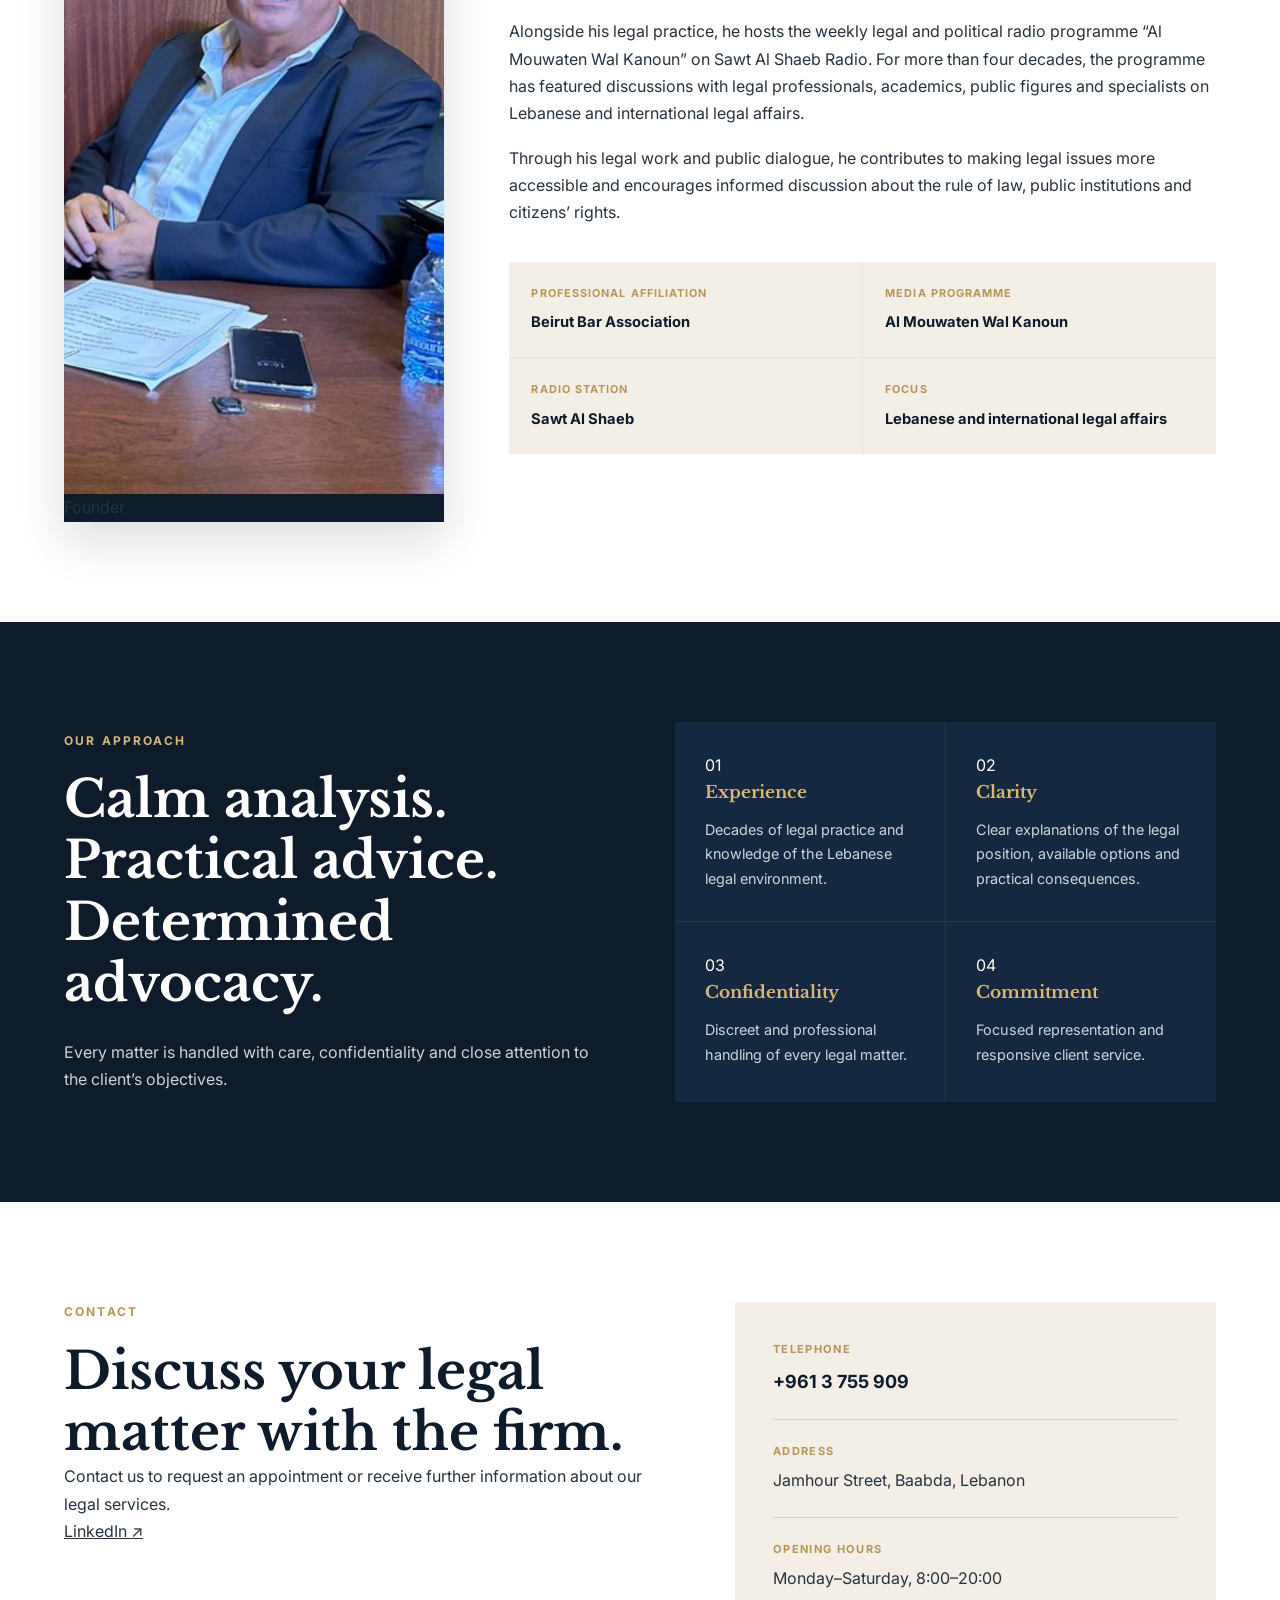
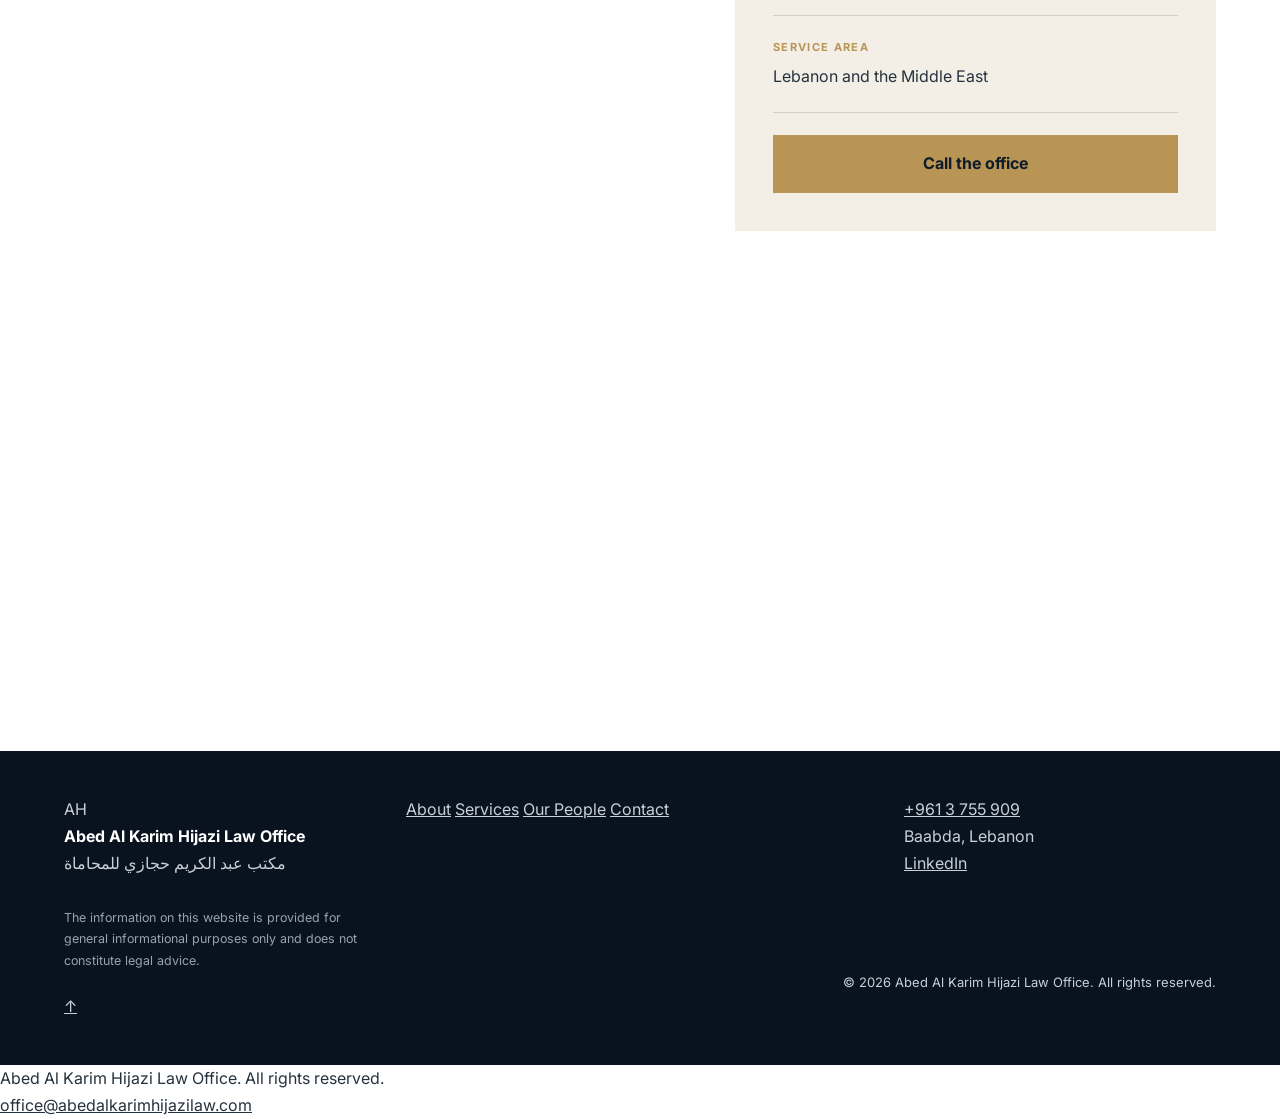
==== commit ee1fd866: "Update index.html" ====
--- a/index.html
+++ b/index.html
@@ -67,7 +67,15 @@
     }
     </script>
 </head>
-
+<p>
+  Email:
+  <a href="mailto:office@abedalkarimhijazilaw.com">
+    office@abedalkarimhijazilaw.com
+  </a>
+</p>
+
+</body>
+</html>
 <body>
 
     <!-- HEADER -->
@@ -1103,13 +1111,18 @@
     </footer>
 
     <script src="script.js"></script>
-
+<span data-i18n="footerCopyright">
+  Abed Al Karim Hijazi Law Office.
+  All rights reserved.
+</span>
+
+<br>
+
+<a href="mailto:office@abedalkarimhijazilaw.com">
+  office@abedalkarimhijazilaw.com
+</a>
+
+</p>
 </body>
 
 </html>
-<p>
-  Email:
-  <a href="mailto:office@abedalkarimhijazilaw.com">
-    office@abedalkarimhijazilaw.com
-  </a>
-</p>
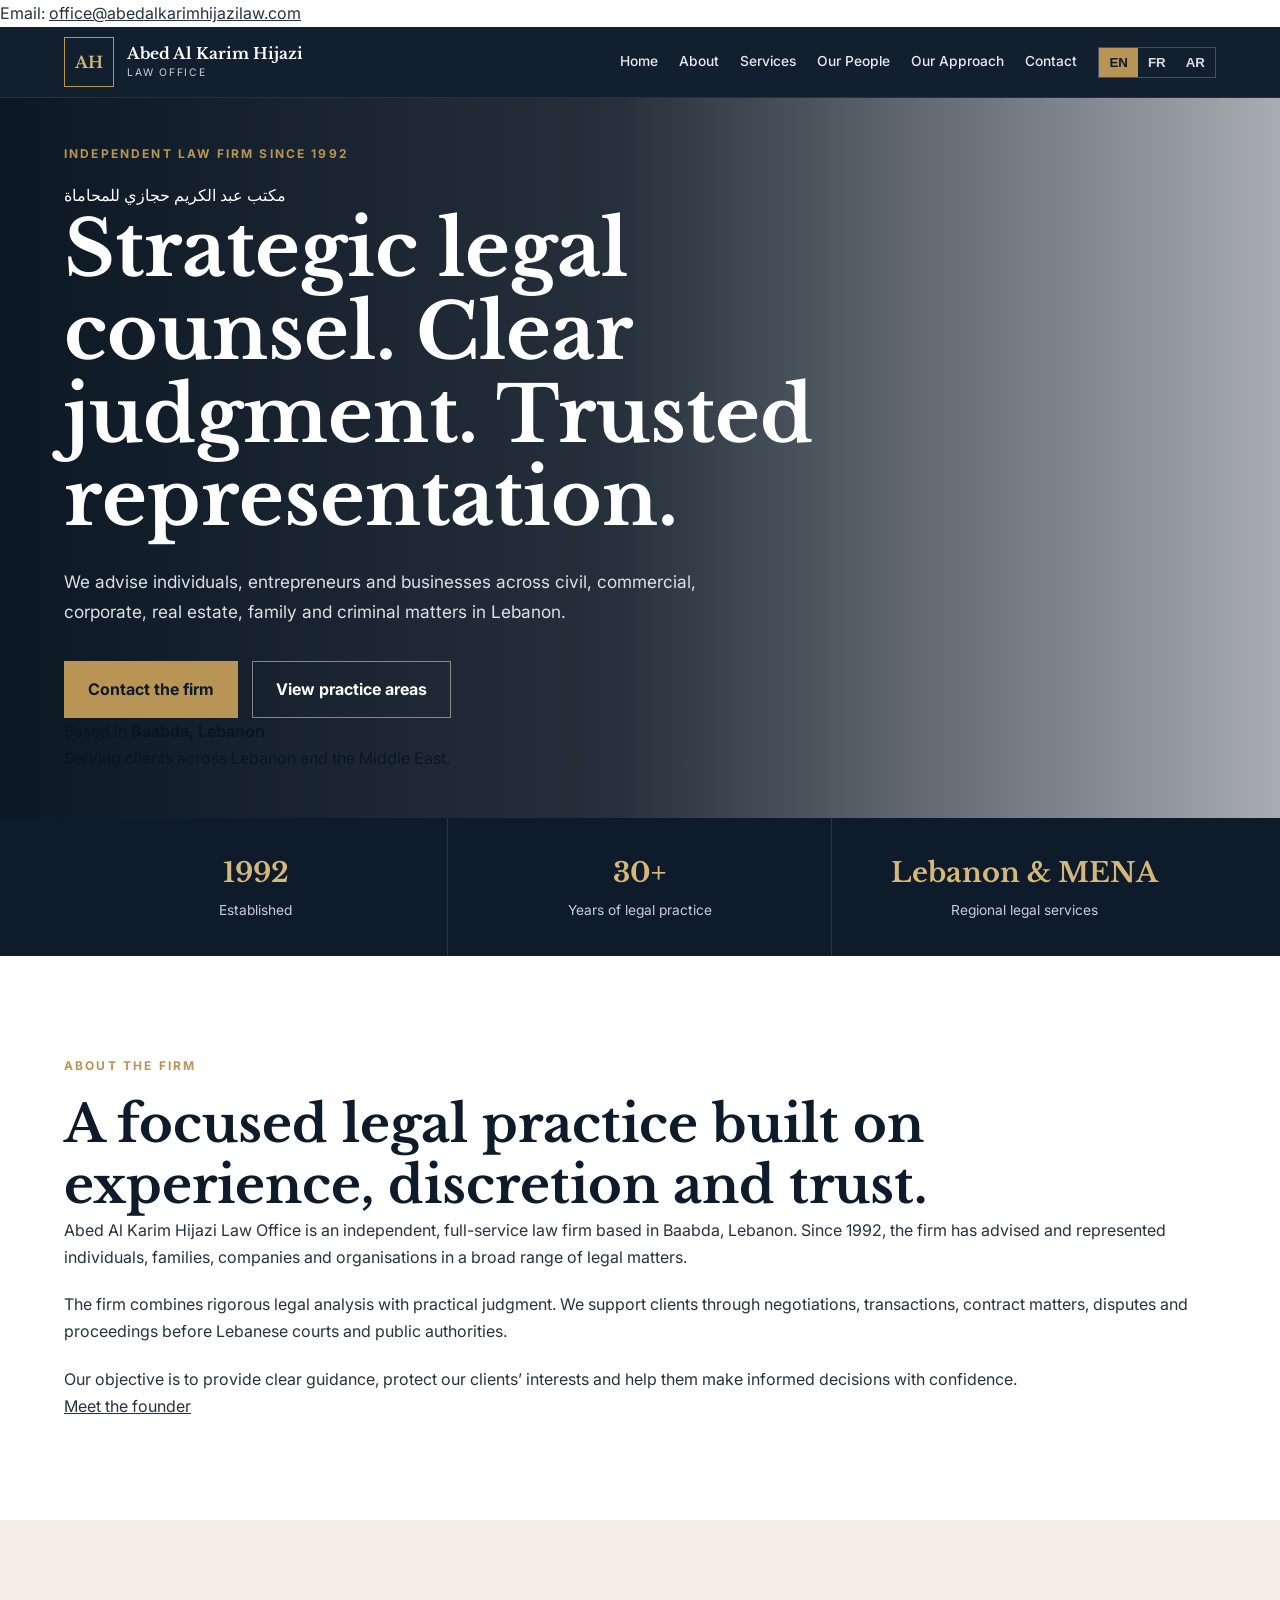
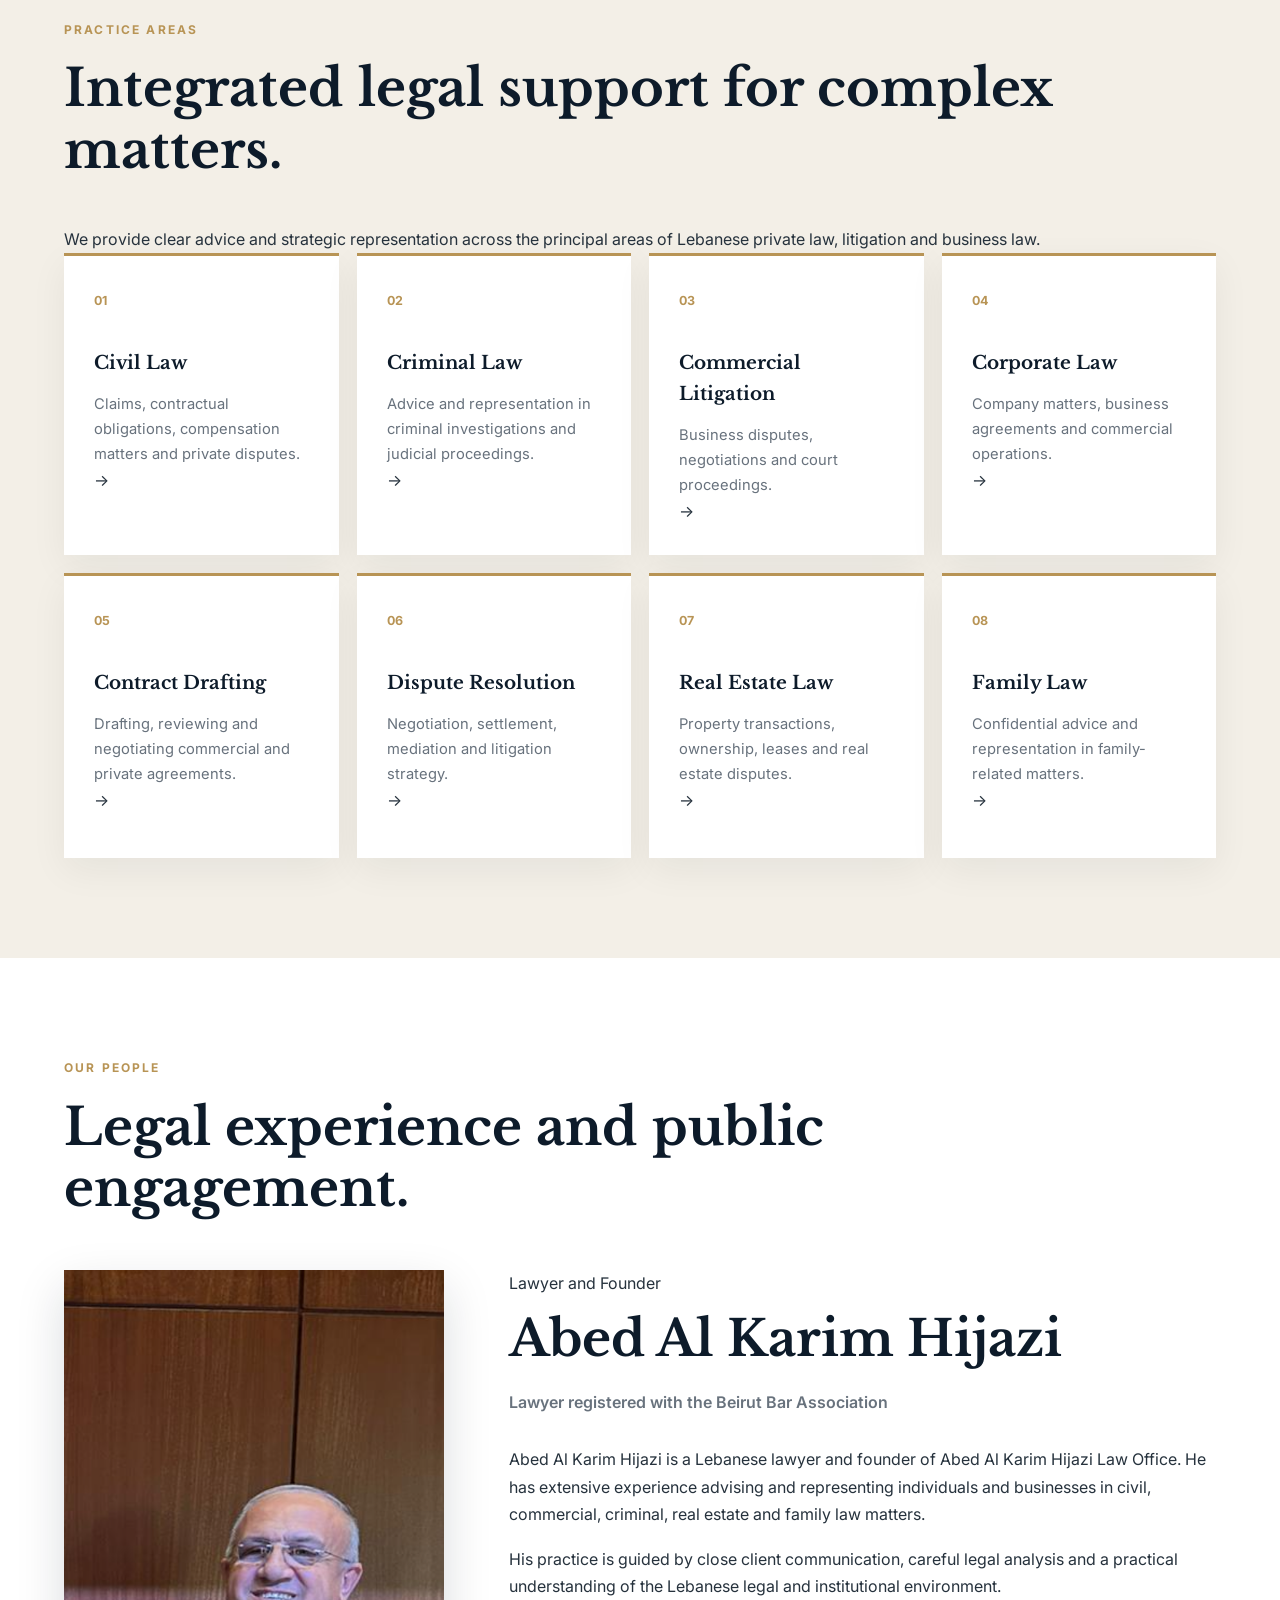
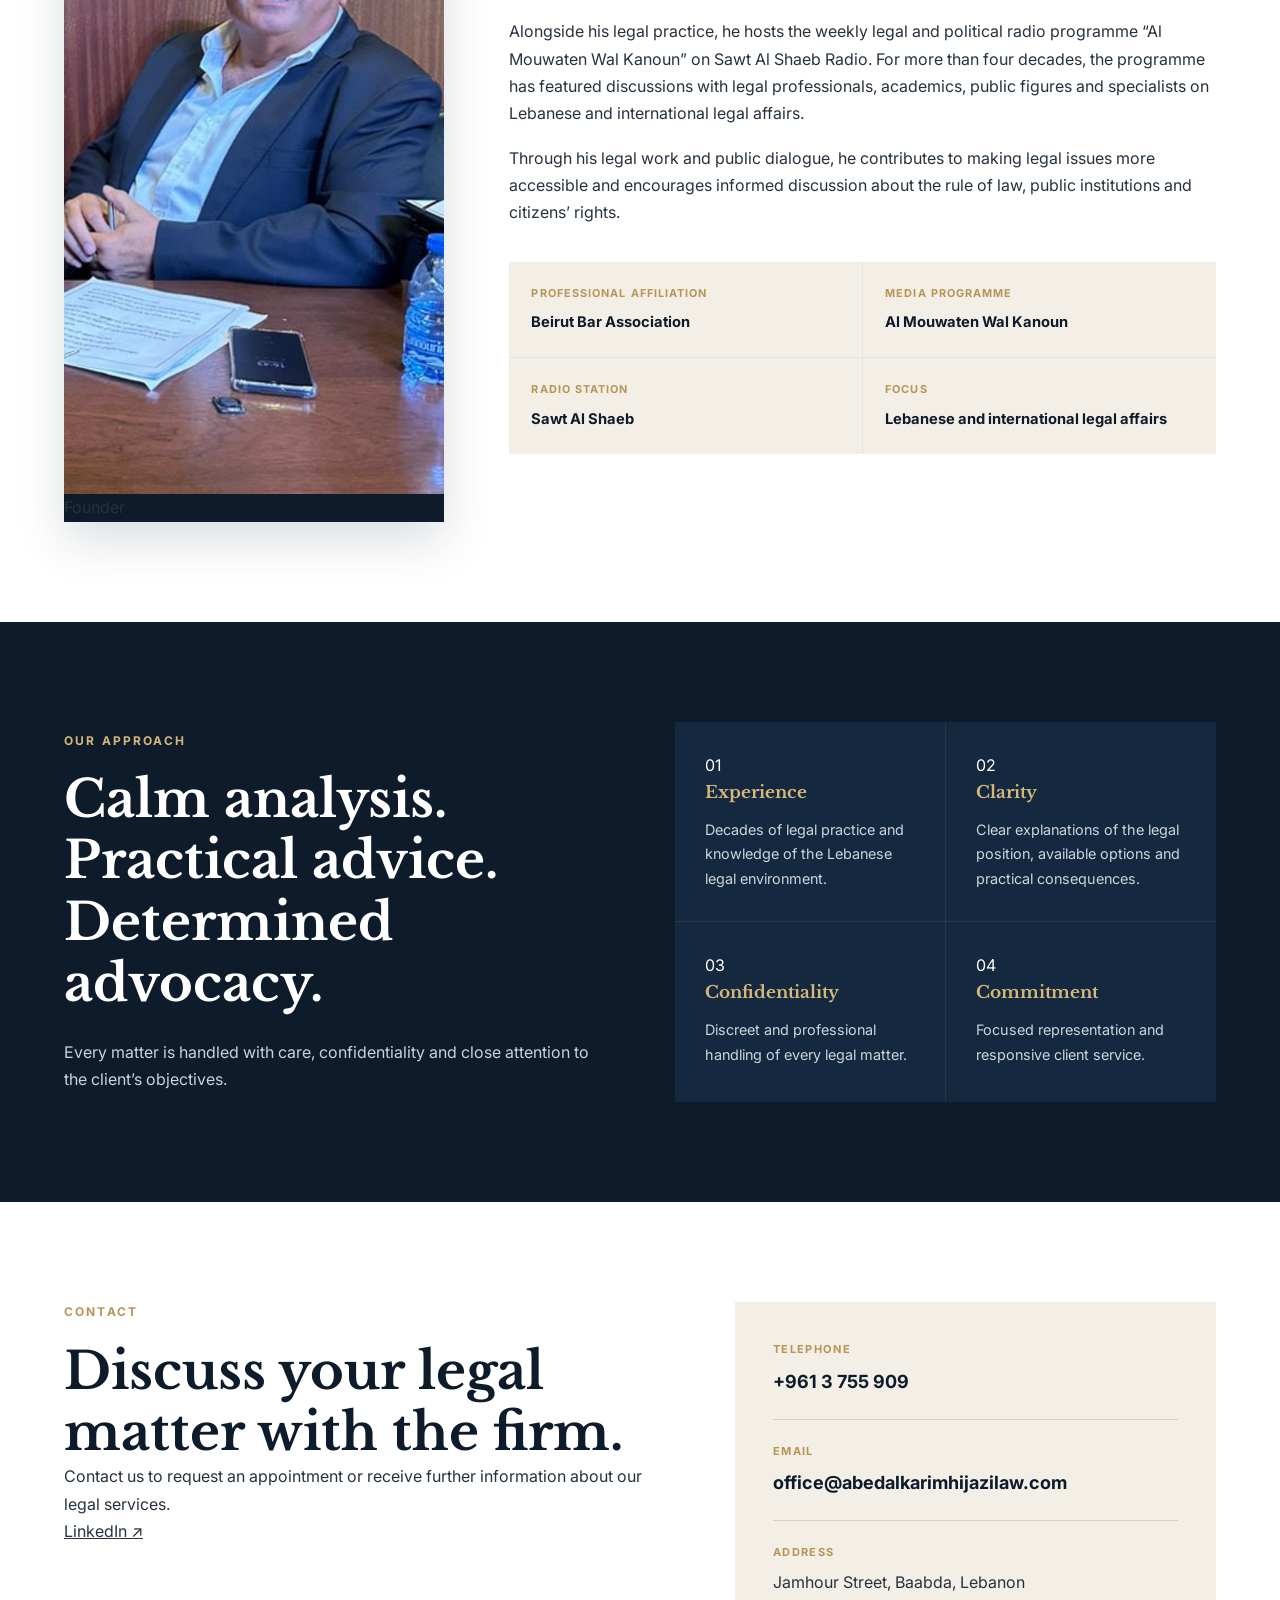
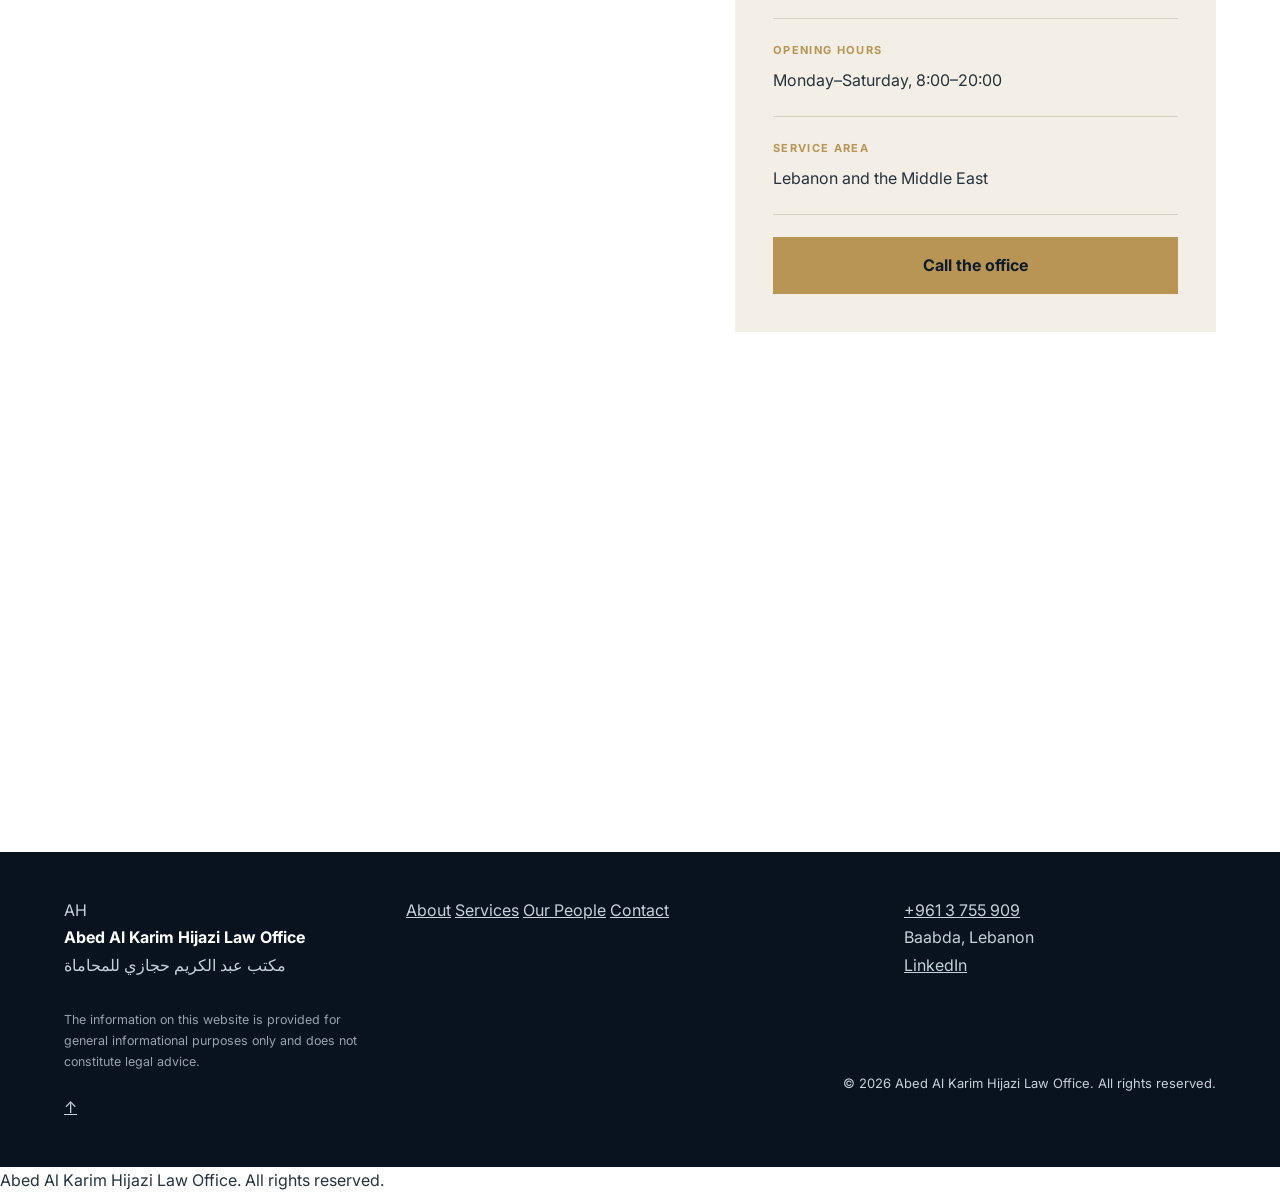
==== commit 8ae10fa8: "Add email contact to footer in index.html Added email contact information to the footer." ====
--- a/index.html
+++ b/index.html
@@ -933,7 +933,17 @@
                         </a>
 
                     </div>
-
+<div class="contact-detail">
+
+    <span>
+        Email
+    </span>
+
+    <a href="mailto:office@abedalkarimhijazilaw.com">
+        office@abedalkarimhijazilaw.com
+    </a>
+
+</div>
                     <div class="contact-detail">
 
                         <span data-i18n="addressLabel">
@@ -1114,14 +1124,6 @@
 <span data-i18n="footerCopyright">
   Abed Al Karim Hijazi Law Office.
   All rights reserved.
-</span>
-
-<br>
-
-<a href="mailto:office@abedalkarimhijazilaw.com">
-  office@abedalkarimhijazilaw.com
-</a>
-
 </p>
 </body>
 
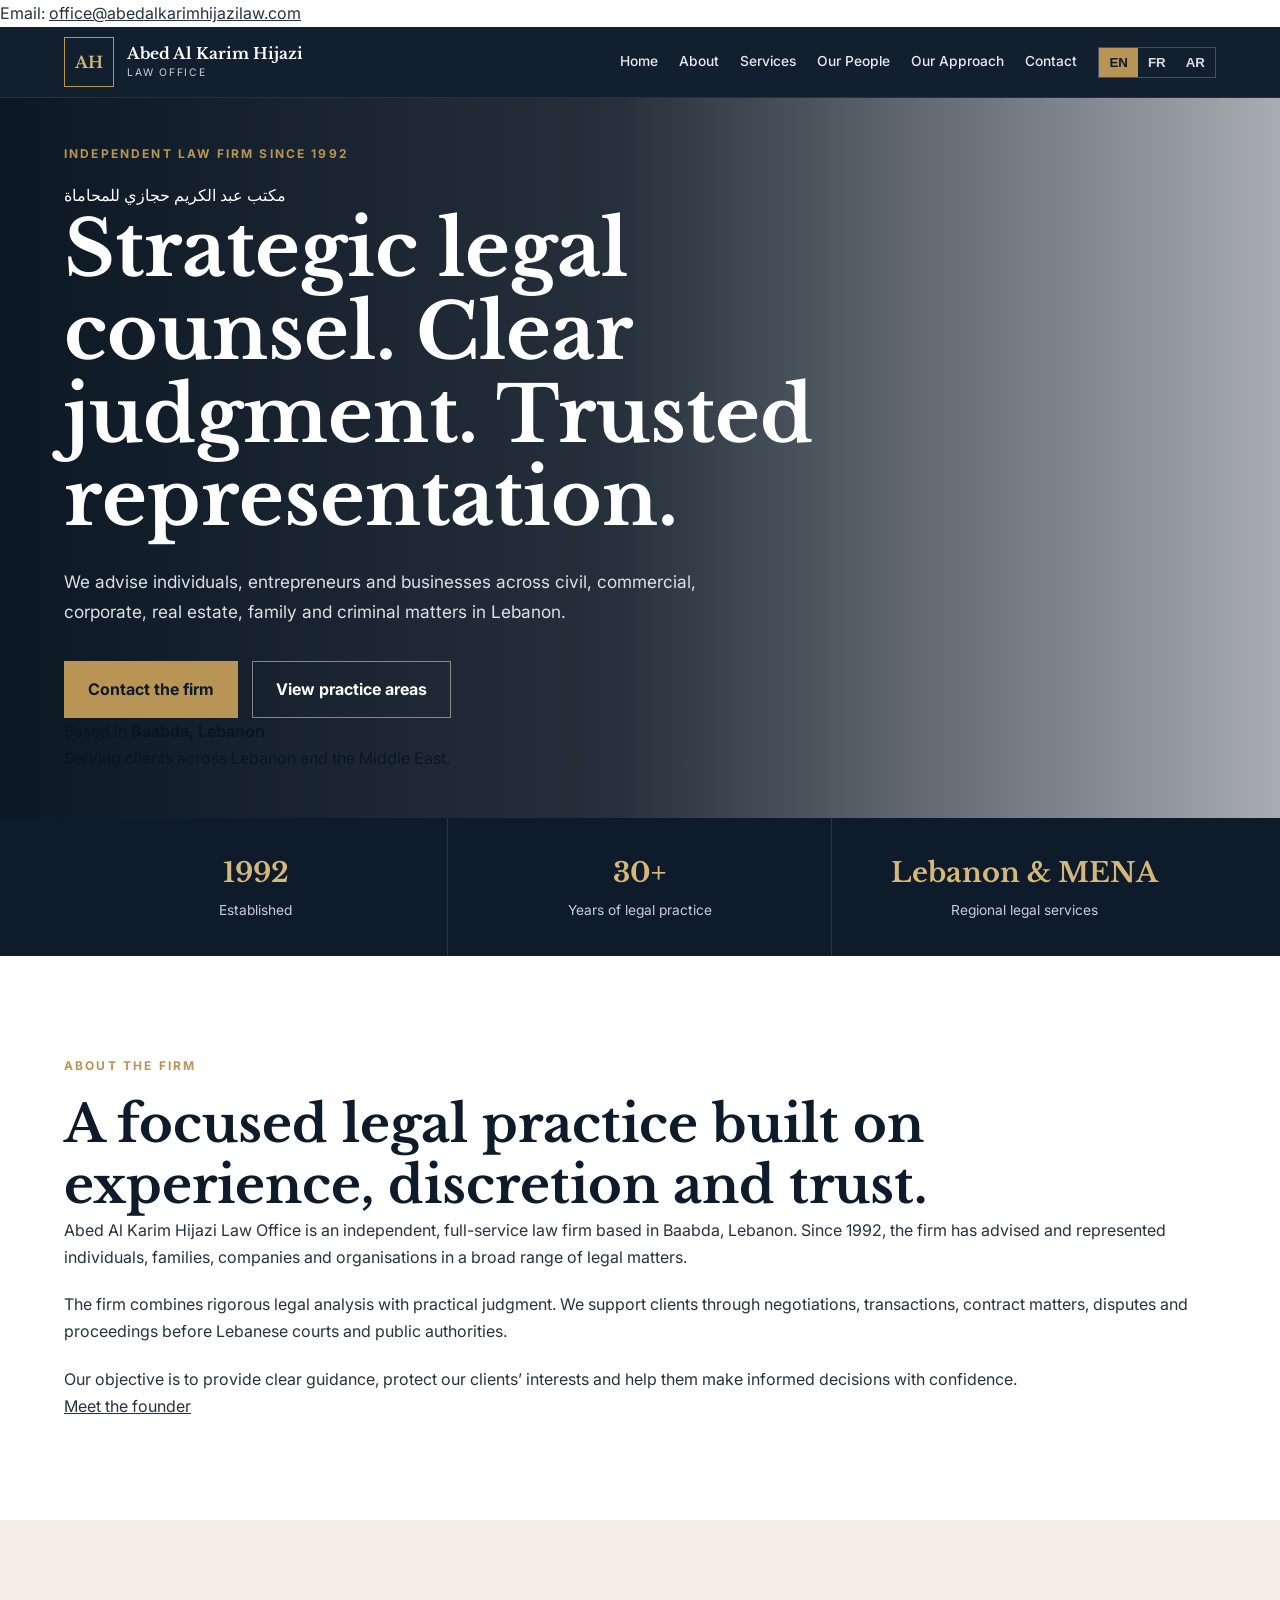
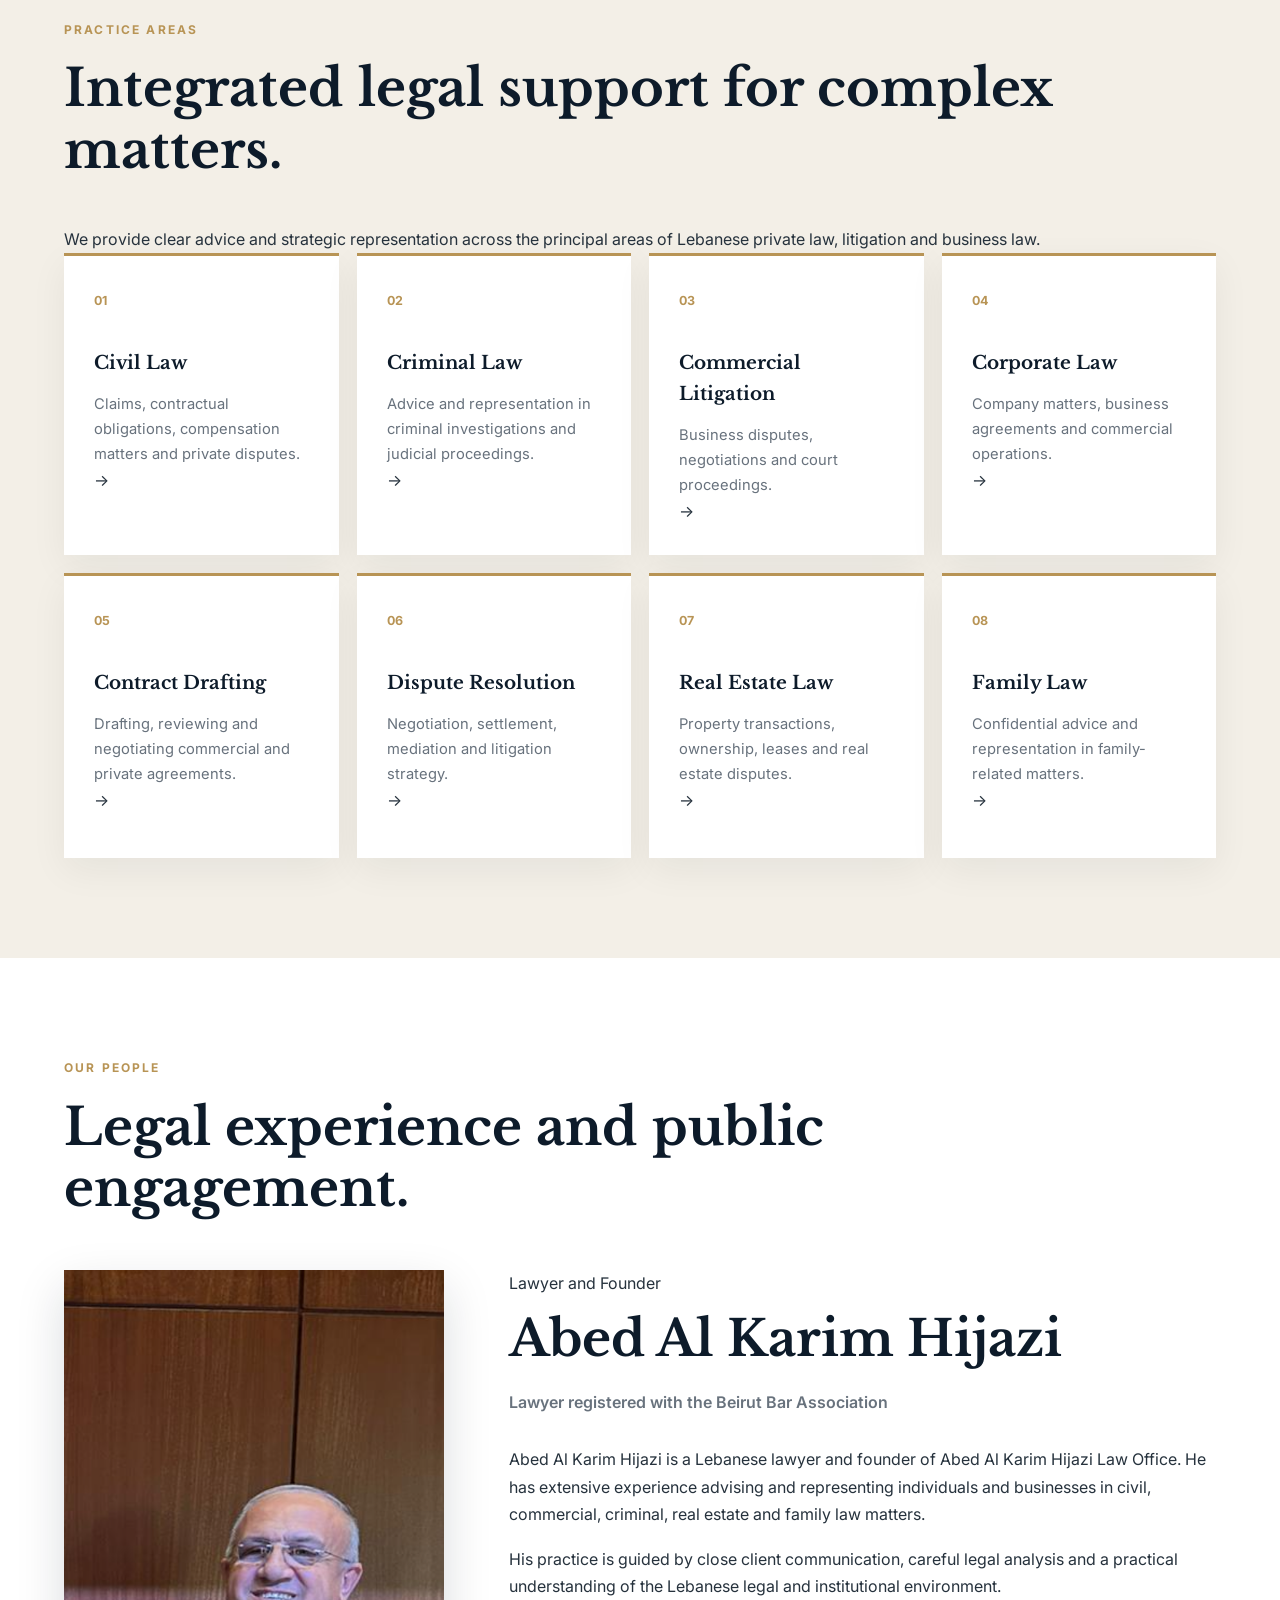
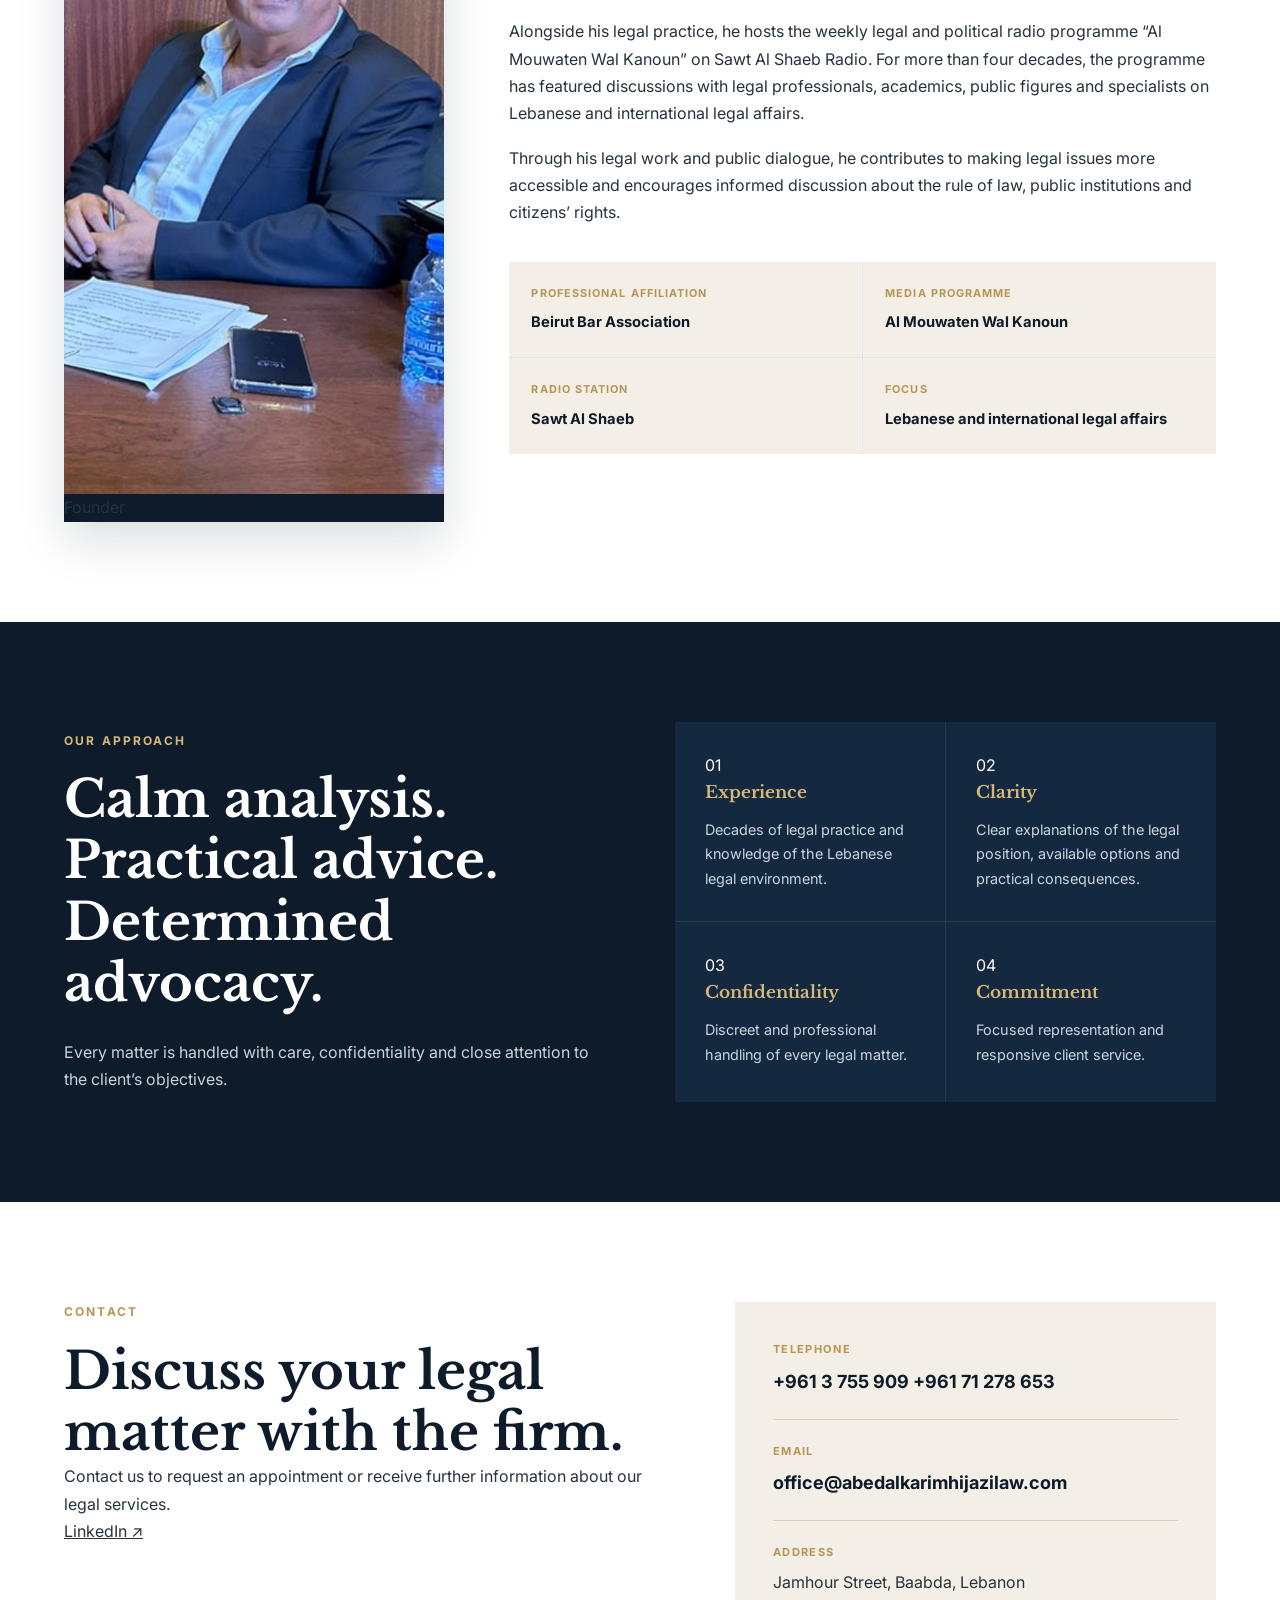
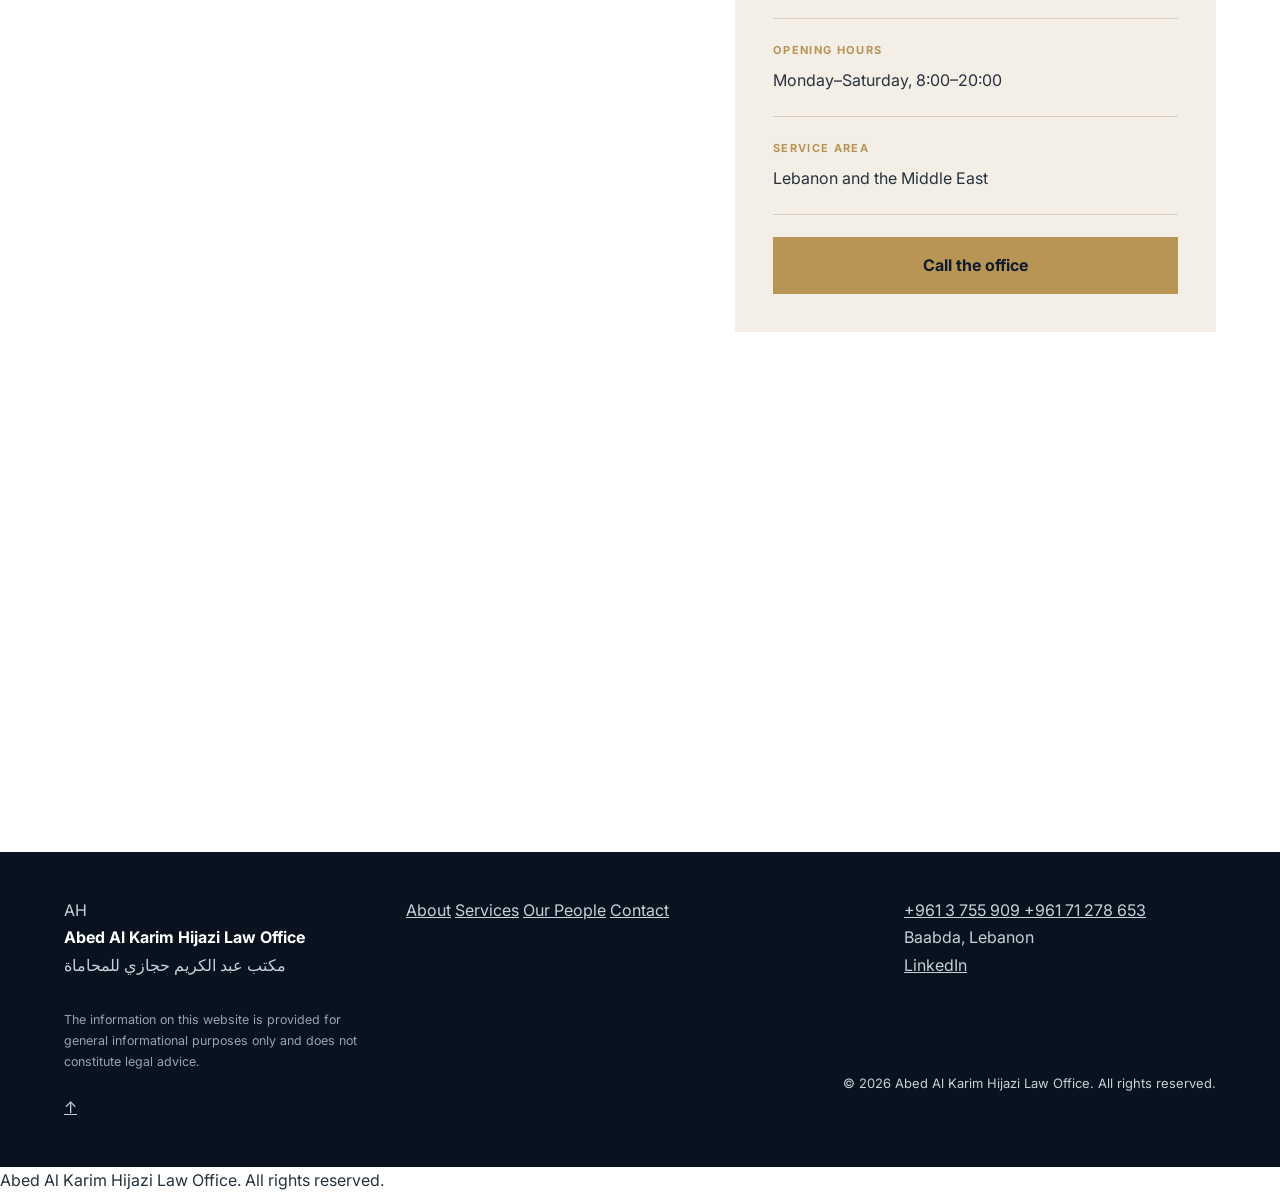
==== commit 31599873: "Fix formatting of telephone numbers in index.html" ====
--- a/index.html
+++ b/index.html
@@ -53,7 +53,10 @@
         "name": "Abed Al Karim Hijazi Law Office",
         "alternateName": "مكتب عبد الكريم حجازي للمحاماة",
         "url": "https://abedalkarimhijazilaw.github.io/Abed-Al-Karim-Hijazi-Law-office/",
-        "telephone": "+9613755909",
+        "telephone": [
+            "+9613755909",
+            "+96171278653"
+        ],
         "foundingDate": "1992",
         "address": {
             "@type": "PostalAddress",
@@ -932,14 +935,17 @@
                             +961 3 755 909
                         </a>
 
+                        <a href="tel:+96171278653">
+                            +961 71 278 653
+                        </a>
+
                     </div>
 <div class="contact-detail">
-
-    <span>
-        Email
-    </span>
-
-    <a href="mailto:office@abedalkarimhijazilaw.com">
+            <span>
+             Email
+            </span>
+
+        <a href="mailto:office@abedalkarimhijazilaw.com">
         office@abedalkarimhijazilaw.com
     </a>
 
@@ -1072,6 +1078,10 @@
 
                 <a href="tel:+9613755909">
                     +961 3 755 909
+                </a>
+
+                <a href="tel:+96171278653">
+                    +961 71 278 653
                 </a>
 
                 <p data-i18n="footerLocation">
